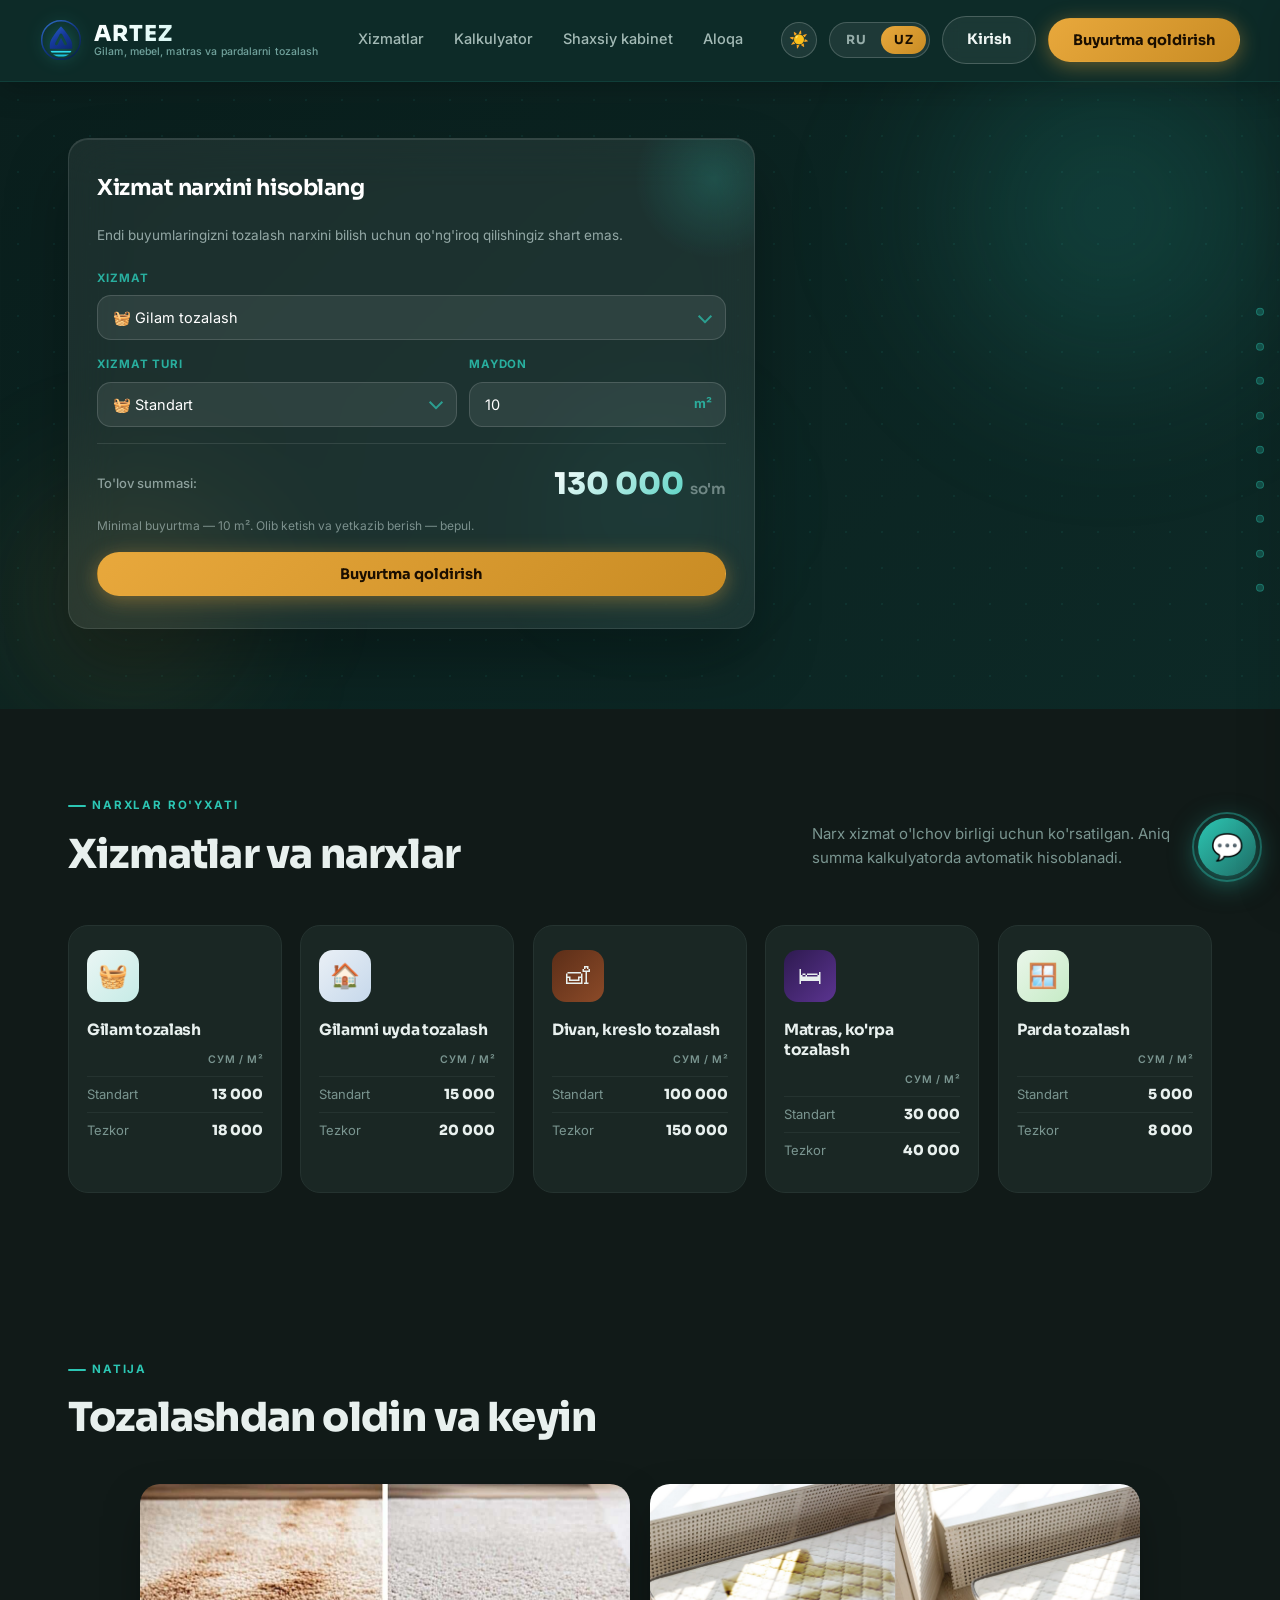
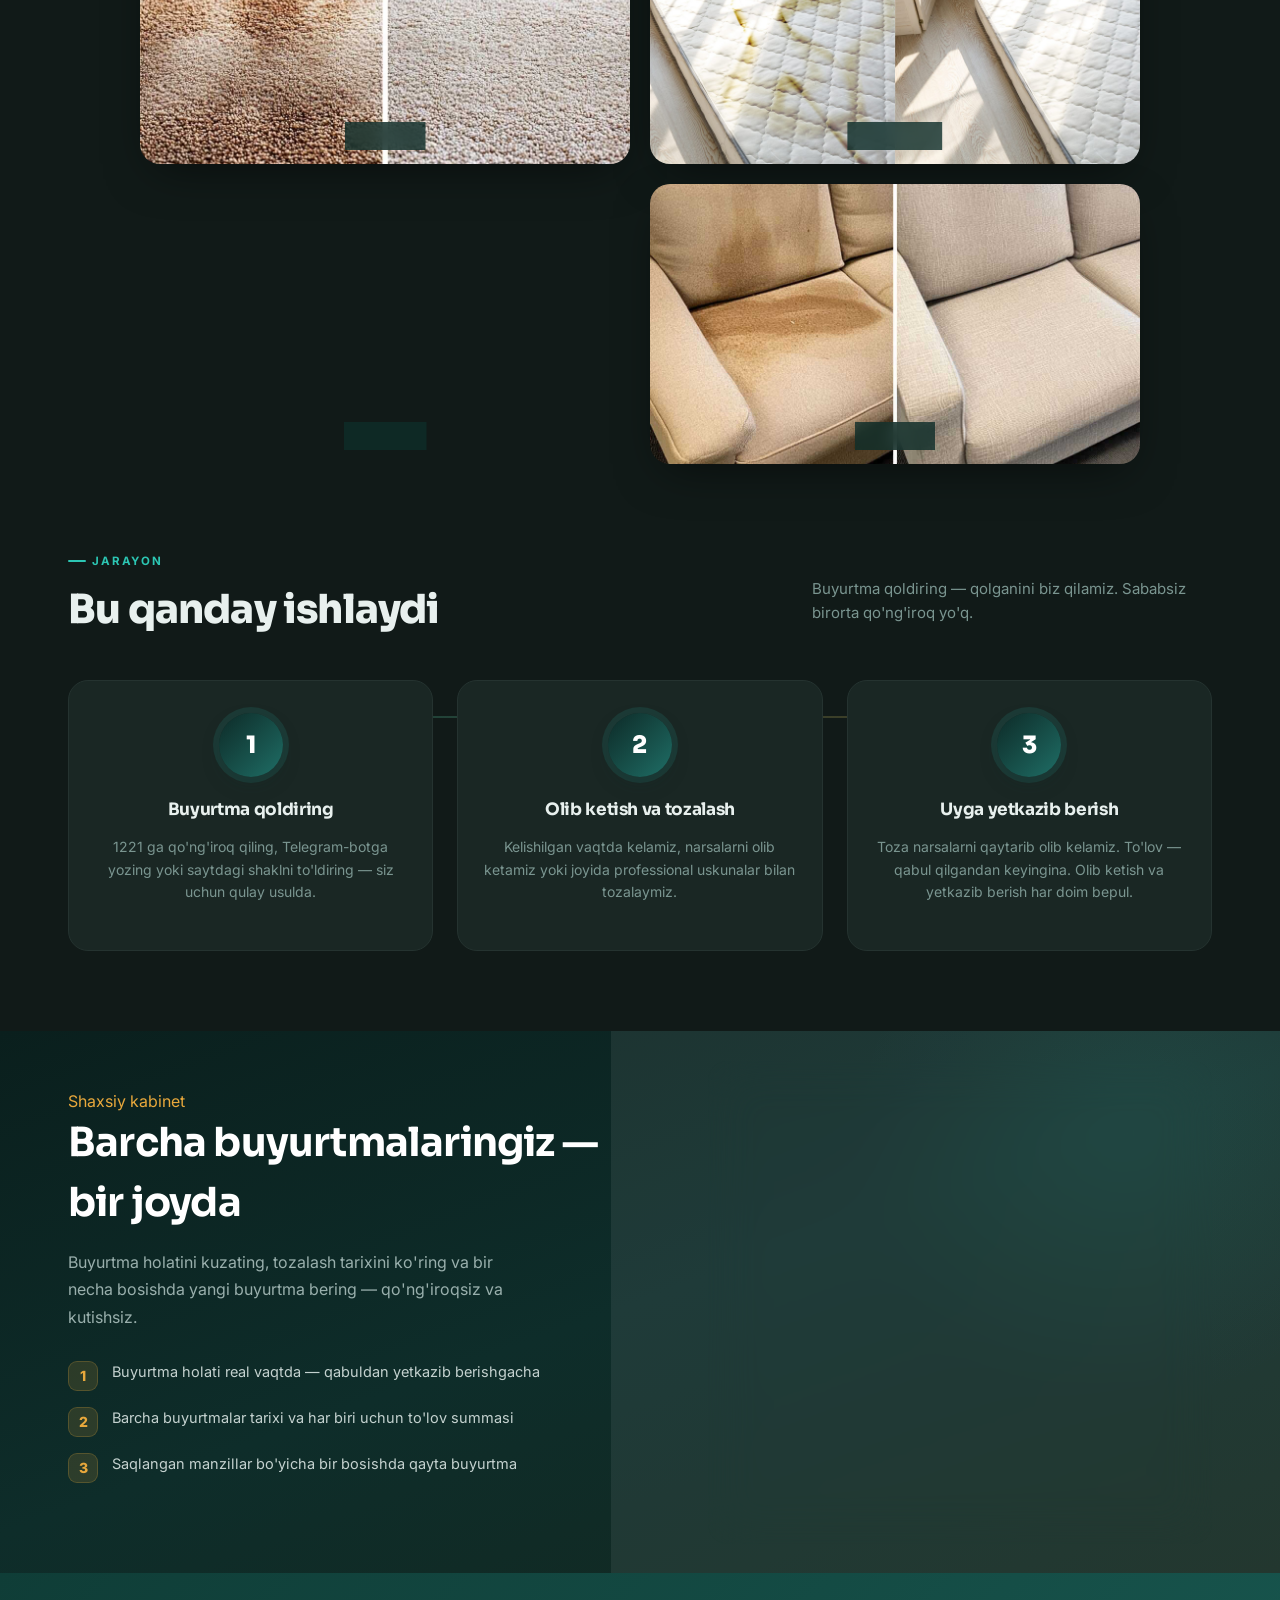
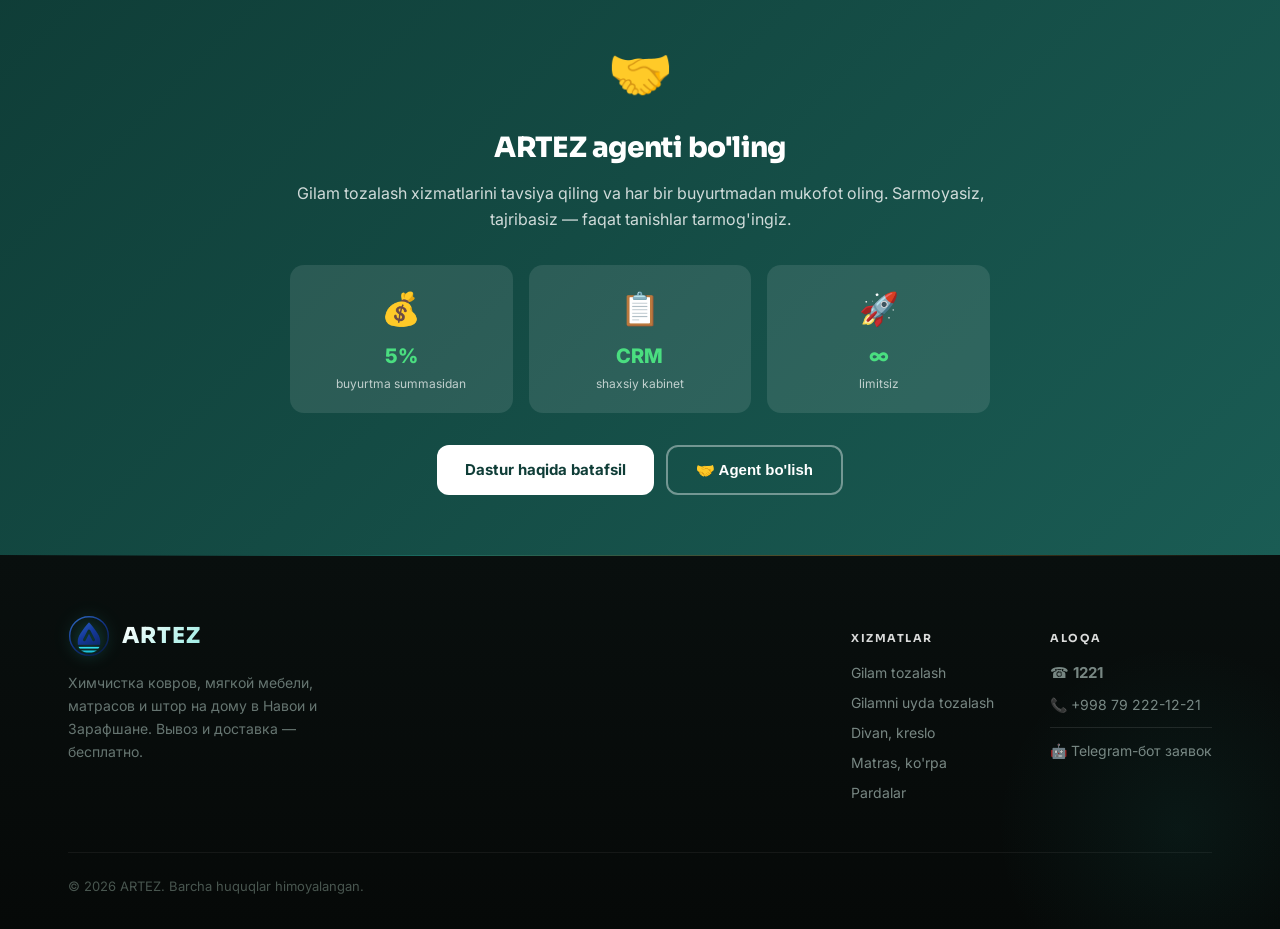
==== index.html @ 31c3f90e "feat: видео-карточка на сайте компании (своё видео, выбор размещения админом) admin.html: вкладка 🎥 " ====
<!DOCTYPE html>
<html lang="ru" id="htmlRoot">
<head>
<meta charset="UTF-8">
<meta name="viewport" content="width=device-width, initial-scale=1.0, maximum-scale=1.0, user-scalable=no">
<title data-i18n="meta.title">ARTEZ — Химчистка ковров и мебели на дому</title>
<meta name="description" id="metaDescription" data-i18n-content="meta.description" content="Химчистка ковров, мягкой мебели, матрасов и штор на дому. Вывоз и доставка.">
<meta property="og:title" id="metaOgTitle" content="ARTEZ — Химчистка ковров и мебели на дому">
<meta property="og:description" id="metaOgDescription" content="Химчистка ковров, мягкой мебели, матрасов и штор на дому. Вывоз и доставка.">
<meta property="og:type" content="website">
<link rel="icon" type="image/png" sizes="32x32" href="[data-uri]">
<link rel="icon" type="image/png" sizes="16x16" href="[data-uri]">
<link rel="apple-touch-icon" sizes="180x180" href="[data-uri]">
<meta name="theme-color" content="#163E3B">
<link rel="preconnect" href="https://fonts.googleapis.com">
<link rel="preconnect" href="https://fonts.gstatic.com" crossorigin>
<link href="https://fonts.googleapis.com/css2?family=Sora:wght@400;500;600;700;800&family=Inter:wght@400;500;600;700&display=swap" rel="stylesheet">
<script src="config.js"></script>
<script>
  // company_slug из URL (?company_slug=...) переопределяет config.js — для ссылок вида index.html?company_slug=X из суперадмина
  (function(){
    var qs = new URLSearchParams(location.search).get('company_slug');
    if (qs) window.APP_COMPANY_SLUG = qs;
  })();
</script>
<style>
  :root{
    --teal-deep:   #0E2D2A;
    --teal:        #1A5C54;
    --teal-soft:   #2CC6B3;
    --sand:        #F4EFE6;
    --sand-card:   #FFFFFF;
    --amber:       #E8A83C;
    --amber-deep:  #C98C24;
    --ink:         #141E1B;
    --ink-soft:    #5A6D68;
    --line:        #E0D9CC;
    --radius:      20px;
    --radius-sm:   14px;
    --shadow:      0 16px 48px -16px rgba(14,45,42,.28);
    --glow-teal:   0 0 40px rgba(44,198,179,.18);
    --glow-amber:  0 0 24px rgba(232,168,60,.35);
    font-family: "Inter", system-ui, sans-serif;
  }

  /* ===== ANIMATIONS ===== */
  @keyframes gradientDrift {
    0%   { background-position: 0% 50%; }
    50%  { background-position: 100% 50%; }
    100% { background-position: 0% 50%; }
  }
  @keyframes floatA {
    0%,100% { transform: translateY(0) rotate(0deg) scale(1); }
    33%      { transform: translateY(-28px) rotate(8deg) scale(1.04); }
    66%      { transform: translateY(14px) rotate(-5deg) scale(.97); }
  }
  @keyframes floatB {
    0%,100% { transform: translateY(0) rotate(0deg); }
    40%     { transform: translateY(22px) rotate(-6deg); }
    80%     { transform: translateY(-18px) rotate(4deg); }
  }
  @keyframes pulseGlow {
    0%,100% { opacity:.35; transform: scale(1); }
    50%     { opacity:.65; transform: scale(1.12); }
  }
  @keyframes shimmerBtn {
    0%   { left: -110%; }
    100% { left: 150%; }
  }
  @keyframes revealUp {
    from { opacity: 0; transform: translateY(36px); }
    to   { opacity: 1; transform: translateY(0); }
  }
  @keyframes revealLeft {
    from { opacity: 0; transform: translateX(-36px); }
    to   { opacity: 1; transform: translateX(0); }
  }
  @keyframes revealRight {
    from { opacity: 0; transform: translateX(36px); }
    to   { opacity: 1; transform: translateX(0); }
  }
  @keyframes countPop {
    from { opacity:0; transform: scale(.7); }
    to   { opacity:1; transform: scale(1); }
  }
  @keyframes borderSpin {
    to { --angle: 360deg; }
  }
  @keyframes dotPulse {
    0%,100%{ opacity:.3; } 50%{ opacity:1; }
  }

  /* ===== SCROLL REVEAL ===== */
  .reveal { opacity:0; }
  .reveal.visible { animation: revealUp .65s cubic-bezier(.22,.68,0,1.1) forwards; }
  .reveal-l.visible { animation: revealLeft .65s cubic-bezier(.22,.68,0,1.1) forwards; }
  .reveal-r.visible { animation: revealRight .65s cubic-bezier(.22,.68,0,1.1) forwards; }
  .reveal-l { opacity:0; }
  .reveal-r { opacity:0; }
  .reveal-d1.visible { animation-delay: .1s; }
  .reveal-d2.visible { animation-delay: .2s; }
  .reveal-d3.visible { animation-delay: .3s; }
  .reveal-d4.visible { animation-delay: .4s; }

  /* ===== SCROLL PROGRESS ===== */
  #scrollBar {
    position: fixed; top:0; left:0; height:3px; z-index:9999;
    background: linear-gradient(90deg, var(--teal-soft), var(--amber));
    width:0%; transition: width .1s linear;
    box-shadow: 0 0 12px var(--teal-soft);
  }

  *{ box-sizing: border-box; }
  html{ scroll-behavior: smooth; }
  html,body{ margin:0; padding:0; overscroll-behavior-y:none; }
  body{
    background: var(--sand);
    color: var(--ink);
    line-height: 1.5;
    -webkit-font-smoothing: antialiased;
  }
  img{ max-width:100%; display:block; }

  h1,h2,h3{
    font-family:"Sora", system-ui, sans-serif;
    margin:0;
    letter-spacing:-0.02em;
  }

  a{ color:inherit; text-decoration:none; }

  .wrap{
    max-width: 1200px;
    margin: 0 auto;
    padding: 0 28px;
  }

  /* ===== HEADER / NAV ===== */
  .topbar{
    background: rgba(14,45,42,.97);
    backdrop-filter: blur(20px);
    -webkit-backdrop-filter: blur(20px);
    color: #EFF6F4;
    position: sticky;
    top:0;
    z-index:500;
    border-bottom: 1px solid rgba(44,198,179,.12);
    box-shadow: 0 4px 32px rgba(0,0,0,.25);
  }
  .topbar-inner{
    display:flex;
    align-items:center;
    justify-content:space-between;
    padding: 16px 0;
  }
  .logo{
    display:flex; align-items:center; gap:12px;
    color:#fff;
  }
  .logo-mark{
    width:42px; height:42px;
    flex-shrink:0;
    display:flex; align-items:center; justify-content:center;
    filter: drop-shadow(0 0 8px rgba(44,198,179,.4));
    transition: filter .3s ease;
  }
  .logo-mark:hover{ filter: drop-shadow(0 0 16px rgba(44,198,179,.7)); }
  .logo-mark svg{ width:100%; height:100%; display:block; }
  .logo-text{ display:flex; flex-direction:column; line-height:1.1; }
  .logo-title{
    font-family:"Sora", sans-serif;
    font-weight:800;
    font-size:22px;
    letter-spacing: 0.04em;
    background: linear-gradient(135deg, #fff 0%, #9DEDE4 100%);
    -webkit-background-clip: text;
    -webkit-text-fill-color: transparent;
    background-clip: text;
  }
  .logo-tagline{
    font-family:"Inter", sans-serif;
    font-weight:500;
    font-size:10.5px;
    letter-spacing:.01em;
    color: rgba(157,213,207,.7);
    white-space:nowrap;
  }
  nav.nav-links{
    display:flex; gap: 30px;
    font-size: 14.5px;
    font-weight: 500;
    color: rgba(201,222,218,.8);
  }
  nav.nav-links a{
    position:relative;
    padding-bottom:2px;
    transition: color .2s;
  }
  nav.nav-links a::after{
    content:'';
    position:absolute;
    bottom:-2px; left:0; right:0;
    height:1.5px;
    background: var(--teal-soft);
    transform: scaleX(0);
    transform-origin: left;
    transition: transform .3s cubic-bezier(.4,0,.2,1);
  }
  nav.nav-links a:hover{ color:#fff; }
  nav.nav-links a:hover::after{ transform: scaleX(1); }

  .topbar-actions{ display:flex; align-items:center; gap:12px; }
  .mobile-ctrl-row{ display:contents; } /* на десктопе — прозрачный враппер */

  /* Burger button */
  .burger-btn{
    display:none;
    flex-direction:column; justify-content:center; gap:5px;
    width:38px; height:38px;
    background:rgba(255,255,255,.08);
    border:1px solid rgba(255,255,255,.14);
    border-radius:9px;
    cursor:pointer; padding:8px; flex-shrink:0;
  }
  .burger-btn span{
    display:block; width:100%; height:2px;
    background:rgba(210,235,230,.9); border-radius:2px;
    transition: transform .25s ease, opacity .2s ease;
  }
  .burger-btn.open span:nth-child(1){ transform: translateY(7px) rotate(45deg); }
  .burger-btn.open span:nth-child(2){ opacity:0; transform: scaleX(0); }
  .burger-btn.open span:nth-child(3){ transform: translateY(-7px) rotate(-45deg); }

  /* Mobile nav panel (inside sticky header) */
  .mobile-nav{
    max-height:0; overflow:hidden;
    transition: max-height .3s ease;
    border-top: 1px solid transparent;
  }
  .mobile-nav.open{
    max-height:280px;
    border-top-color: rgba(44,198,179,.15);
  }
  .mobile-nav .wrap{ padding-top:8px; padding-bottom:12px; }
  .mobile-nav a{
    display:block; padding:14px 4px;
    color:rgba(210,235,230,.85); font-size:15px; font-weight:500;
    border-bottom:1px solid rgba(255,255,255,.06);
    text-decoration:none; transition:color .15s;
  }
  .mobile-nav a:last-child{ border-bottom:none; }
  .mobile-nav a:hover{ color:#2CC6B3; }

  .btn{
    display:inline-flex; align-items:center; justify-content:center;
    gap:8px;
    font-family:"Sora", sans-serif;
    font-weight:700;
    font-size:14.5px;
    border-radius: 999px;
    padding: 12px 24px;
    border:1px solid transparent;
    cursor:pointer;
    position:relative;
    overflow:hidden;
    transition: transform .15s ease, box-shadow .2s ease, background .15s ease;
  }
  .btn:active{ transform: scale(.97); }

  .btn-amber{
    background: linear-gradient(135deg, var(--amber) 0%, var(--amber-deep) 100%);
    color: #1A0E00;
    box-shadow: 0 4px 20px rgba(232,168,60,.4);
  }
  .btn-amber::before{
    content:'';
    position:absolute;
    top:0; left:-110%; width:80%;
    height:100%;
    background: linear-gradient(90deg, transparent, rgba(255,255,255,.35), transparent);
    transform: skewX(-20deg);
    animation: shimmerBtn 3s ease infinite;
  }
  .btn-amber:hover{
    box-shadow: 0 6px 28px rgba(232,168,60,.6);
    transform: translateY(-1px);
  }
  .consent-row{display:flex;align-items:flex-start;gap:10px;margin-bottom:12px;margin-top:4px}
  .consent-row input[type=checkbox]{width:18px;height:18px;min-width:18px;accent-color:#0f766e;margin-top:2px;cursor:pointer}
  .consent-row label{font-size:13px;color:#64748b;line-height:1.5;cursor:pointer}
  .consent-row label a{color:#0f766e;text-decoration:underline}
  .consent-row label a:hover{color:#0d9488}

  .btn-ghost{
    background: rgba(255,255,255,.06);
    color:#EFF6F4;
    border-color: rgba(255,255,255,.2);
    backdrop-filter: blur(8px);
  }
  .btn-ghost:hover{
    background: rgba(255,255,255,.12);
    border-color: rgba(255,255,255,.4);
  }

  .nav-ava{
    display:inline-flex; align-items:center; justify-content:center;
    width:22px; height:22px; border-radius:50%;
    background:var(--amber); color:#fff;
    font-size:11px; font-weight:700; font-family:"Sora",sans-serif;
    margin-right:5px; vertical-align:middle; flex-shrink:0;
    line-height:1;
  }

  .lang-switch{
    display:flex;
    align-items:center;
    background: rgba(255,255,255,.07);
    border:1px solid rgba(255,255,255,.18);
    border-radius: 999px;
    padding: 3px;
    gap: 2px;
  }
  .lang-switch button{
    font-family:"Sora", sans-serif;
    font-weight:700;
    font-size:12.5px;
    letter-spacing:.03em;
    border:none;
    background: transparent;
    color: rgba(201,222,218,.7);
    padding: 6px 13px;
    border-radius: 999px;
    cursor:pointer;
    transition: background .15s ease, color .15s ease;
  }
  .lang-switch button.active{
    background: linear-gradient(135deg, var(--amber) 0%, var(--amber-deep) 100%);
    color: #1A0E00;
  }
  .lang-switch button:not(.active):hover{ color:#fff; }

  .menu-toggle{ display:none; }

  /* ===== HERO ===== */
  .hero-section{
    background: linear-gradient(135deg, #0A1F1D 0%, #0E2D2A 35%, #152E32 70%, #0A1F1D 100%);
    background-size: 400% 400%;
    animation: gradientDrift 18s ease infinite;
    padding: 56px 0 80px;
    position:relative;
    overflow:hidden;
  }

  /* Floating orbs */
  .hero-orb{
    position:absolute;
    border-radius:50%;
    pointer-events:none;
    filter: blur(60px);
  }
  .hero-orb-1{
    width:500px; height:500px;
    background: radial-gradient(circle, rgba(44,198,179,.2) 0%, transparent 70%);
    top:-120px; right:-80px;
    animation: floatA 12s ease-in-out infinite, pulseGlow 6s ease-in-out infinite;
  }
  .hero-orb-2{
    width:340px; height:340px;
    background: radial-gradient(circle, rgba(232,168,60,.15) 0%, transparent 70%);
    bottom:-60px; left:-40px;
    animation: floatB 15s ease-in-out infinite, pulseGlow 8s ease-in-out infinite 2s;
  }
  .hero-orb-3{
    width:220px; height:220px;
    background: radial-gradient(circle, rgba(44,198,179,.12) 0%, transparent 70%);
    top:50%; left:42%;
    animation: floatA 9s ease-in-out infinite 3s;
  }

  /* Grid dots pattern */
  .hero-section::before{
    content:'';
    position:absolute; inset:0;
    background-image: radial-gradient(rgba(44,198,179,.08) 1px, transparent 1px);
    background-size: 36px 36px;
    pointer-events:none;
  }

  .hero-grid{
    position:relative; z-index:2;
    display:grid;
    grid-template-columns: 1.6fr 1fr;
    gap: 28px;
    align-items: stretch;
  }

  /* Carousel */
  .carousel{
    position: relative;
    border-radius: var(--radius);
    overflow:hidden;
    min-height: 460px;
    box-shadow: 0 32px 80px -24px rgba(0,0,0,.6), 0 0 0 1px rgba(44,198,179,.15);
  }
  .carousel-track{
    display:flex;
    height:100%;
    transition: transform .7s cubic-bezier(.65,.05,.36,1);
  }
  .slide{
    position:relative;
    flex: 0 0 100%;
    min-height: 460px;
    display:flex;
    align-items:flex-end;
  }
  .slide img{
    position:absolute; inset:0;
    width:100%; height:100%;
    object-fit: cover;
    transition: transform 8s ease;
  }
  .slide.active img{ transform: scale(1.04); }
  .slide::after{
    content:"";
    position:absolute; inset:0;
    background: linear-gradient(170deg, rgba(10,31,29,.1) 0%, rgba(8,22,20,.85) 100%);
  }
  .slide-content{
    position:relative;
    z-index:2;
    padding: 44px;
    max-width: 540px;
    color:#fff;
  }
  .slide-eyebrow{
    display:inline-flex;
    align-items:center;
    gap:8px;
    background: rgba(232,168,60,.15);
    border: 1px solid rgba(232,168,60,.4);
    color: var(--amber);
    font-size: 11.5px;
    font-weight:700;
    letter-spacing: .14em;
    text-transform: uppercase;
    padding: 7px 16px;
    border-radius: 999px;
    margin-bottom: 20px;
    backdrop-filter: blur(8px);
  }
  .slide-content h1{
    font-size: clamp(28px, 3.8vw, 46px);
    font-weight: 800;
    line-height:1.1;
    margin-bottom: 16px;
    text-shadow: 0 2px 20px rgba(0,0,0,.4);
  }
  .slide-content p{
    font-size: 16px;
    color: rgba(215,230,226,.85);
    max-width: 440px;
    margin-bottom: 26px;
    line-height:1.65;
  }

  .carousel-dots{
    position:absolute;
    bottom: 24px; right: 28px;
    z-index:3;
    display:flex; gap:8px;
  }
  .carousel-dots button{
    width:8px; height:8px;
    border-radius:50%;
    border:1.5px solid rgba(255,255,255,.4);
    background: rgba(255,255,255,.12);
    cursor:pointer;
    padding:0;
    transition: all .3s cubic-bezier(.4,0,.2,1);
  }
  .carousel-dots button.active{
    width: 28px;
    border-radius: 999px;
    background: linear-gradient(135deg, var(--amber), var(--amber-deep));
    border-color: transparent;
    box-shadow: var(--glow-amber);
  }
  .carousel-arrows{
    position:absolute;
    top:50%; left:0; right:0;
    transform: translateY(-50%);
    display:flex; justify-content:space-between;
    padding: 0 18px;
    z-index:3;
    pointer-events:none;
  }
  .carousel-arrows button{
    pointer-events:all;
    width:44px; height:44px;
    border-radius:50%;
    border:1px solid rgba(255,255,255,.2);
    background: rgba(10,31,29,.5);
    backdrop-filter: blur(12px);
    color:#fff;
    font-size:20px;
    cursor:pointer;
    display:flex; align-items:center; justify-content:center;
    transition: all .25s ease;
  }
  .carousel-arrows button:hover{
    background: rgba(44,198,179,.3);
    border-color: rgba(44,198,179,.5);
    box-shadow: 0 0 20px rgba(44,198,179,.3);
  }

  /* Calculator — GLASSMORPHISM */
  .calc-card{
    background: rgba(255,255,255,.28);
    backdrop-filter: blur(24px);
    -webkit-backdrop-filter: blur(24px);
    border-radius: var(--radius);
    border: 1px solid rgba(255,255,255,.3);
    padding: 32px 28px;
    box-shadow: 0 32px 64px rgba(0,0,0,.3), inset 0 1px 0 rgba(255,255,255,.1);
    display:flex;
    flex-direction:column;
    position:relative;
    overflow:hidden;
  }
  .calc-card::before{
    content:'';
    position:absolute;
    top:-40px; right:-40px;
    width:160px; height:160px;
    background: radial-gradient(circle, rgba(44,198,179,.2) 0%, transparent 70%);
    pointer-events:none;
  }
  .calc-card h2{
    font-size: 22px;
    font-weight: 700;
    margin-bottom: 8px;
    color:#fff;
  }
  .calc-card .calc-sub{
    font-size: 13.5px;
    color: rgba(200,220,217,.7);
    margin-bottom: 24px;
    line-height:1.55;
  }
  .field{
    margin-bottom: 16px;
  }
  .field label{
    display:block;
    font-size: 11.5px;
    font-weight:700;
    color: rgba(44,198,179,.85);
    text-transform: uppercase;
    letter-spacing:.08em;
    margin-bottom: 8px;
  }
  .field select, .field input{
    width:100%;
    font-family:inherit;
    font-size: 14.5px;
    padding: 13px 15px;
    border-radius: var(--radius-sm);
    border: 1.5px solid rgba(255,255,255,.14);
    background: rgba(255,255,255,.08);
    color: #fff;
    appearance:none;
    transition: border-color .2s, background .2s;
  }
  .field select option{ background:#1A3C38; color:#fff; }
  .field select:focus, .field input:focus{
    outline:none;
    border-color: rgba(44,198,179,.5);
    background: rgba(255,255,255,.12);
    box-shadow: 0 0 0 3px rgba(44,198,179,.12);
  }
  .field input::placeholder{ color:rgba(255,255,255,.35); }
  .field-row{
    display:grid;
    grid-template-columns: 1.4fr 1fr;
    gap: 12px;
  }
  .select-wrap{ position:relative; }
  .select-wrap::after{
    content:"";
    position:absolute;
    right:16px; top:50%;
    width:8px; height:8px;
    border-right:2px solid rgba(44,198,179,.7);
    border-bottom:2px solid rgba(44,198,179,.7);
    transform: translateY(-65%) rotate(45deg);
    pointer-events:none;
  }
  .input-suffix{ position:relative; }
  .input-suffix span{
    position:absolute; right:14px; top:50%; transform:translateY(-50%);
    font-size:13px; color:rgba(44,198,179,.8); font-weight:700;
    pointer-events:none;
  }
  .input-suffix input{ padding-right: 50px; }

  .calc-total{
    margin-top: auto;
    padding-top: 18px;
    border-top: 1px solid rgba(255,255,255,.1);
    display:flex;
    align-items:center;
    justify-content:space-between;
  }
  .calc-total .label{
    font-size: 13px;
    color: rgba(200,220,217,.65);
    font-weight:500;
  }
  .calc-total .amount{
    font-family:"Sora", sans-serif;
    font-size: 30px;
    font-weight: 800;
    background: linear-gradient(135deg, #fff 0%, var(--teal-soft) 100%);
    -webkit-background-clip: text;
    -webkit-text-fill-color: transparent;
    background-clip: text;
    transition: all .3s ease;
  }
  .calc-total .amount span{
    font-size:15px;
    font-weight:600;
    opacity:.7;
    -webkit-text-fill-color: rgba(200,220,217,.7);
  }
  .calc-note{
    font-size: 12px;
    color: rgba(200,220,217,.55);
    margin-top: 10px;
    line-height:1.45;
  }
  .calc-cta{
    margin-top: 18px;
    width:100%;
  }

  /* ===== STATS STRIP ===== */
  .stats-strip{
    background: #fff;
    padding: 0;
    border-bottom: 1px solid var(--line);
  }
  .stats-grid{
    display:grid;
    grid-template-columns: repeat(4, 1fr);
  }
  .stat-item{
    padding: 28px 24px;
    text-align:center;
    border-right: 1px solid var(--line);
    position:relative;
    transition: background .2s;
  }
  .stat-item:last-child{ border-right:none; }
  .stat-item:hover{ background: #F8FBF9; }
  .stat-num{
    font-family:"Sora", sans-serif;
    font-size: 36px;
    font-weight:800;
    color: var(--teal-deep);
    line-height:1;
    margin-bottom:6px;
    display:block;
  }
  .stat-num span{ color: var(--amber); }
  .stat-lbl{
    font-size: 13px;
    color: var(--ink-soft);
    font-weight:500;
  }

  /* ===== SERVICES ===== */
  .section{
    padding: 80px 0;
  }
  .section-dark{
    background: linear-gradient(180deg, #0E2D2A 0%, #112926 100%);
    color:#fff;
  }
  .section-head{
    display:flex;
    align-items:flex-end;
    justify-content:space-between;
    margin-bottom: 40px;
    gap: 24px;
    flex-wrap:wrap;
  }
  .section-head .eyebrow{
    display:inline-flex;
    align-items:center;
    gap:6px;
    font-size:11.5px;
    font-weight:700;
    letter-spacing:.16em;
    text-transform:uppercase;
    color: var(--teal-soft);
    margin-bottom: 10px;
  }
  .section-head .eyebrow::before{
    content:'';
    width:18px; height:2px;
    background: var(--teal-soft);
    border-radius:2px;
  }
  .section-head h2{
    font-size: clamp(28px, 3.4vw, 40px);
    font-weight: 800;
  }
  .section-head p{
    color: var(--ink-soft);
    max-width: 400px;
    font-size: 15px;
    line-height:1.6;
  }
  .section-dark .section-head h2{ color:#fff; }
  .section-dark .section-head p{ color:rgba(200,220,217,.7); }

  .services-grid{
    display:grid;
    grid-template-columns: repeat(5, 1fr);
    gap: 18px;
  }
  .service-card{
    background: var(--sand-card);
    border: 1px solid var(--line);
    border-radius: var(--radius);
    padding: 24px 18px;
    transition: transform .3s cubic-bezier(.34,1.56,.64,1), box-shadow .3s ease, border-color .3s ease;
    cursor:default;
    transform-style: preserve-3d;
    will-change: transform;
  }
  .service-card:hover{
    transform: translateY(-8px) scale(1.01);
    box-shadow: 0 24px 60px -16px rgba(22,62,59,.22), 0 0 0 1px rgba(44,198,179,.2);
    border-color: rgba(44,198,179,.25);
  }
  .service-icon{
    width:52px; height:52px;
    border-radius: 14px;
    display:flex; align-items:center; justify-content:center;
    font-size: 24px;
    margin-bottom: 18px;
    position:relative;
    transition: transform .3s ease;
  }
  .service-card:hover .service-icon{ transform: scale(1.1) rotate(-4deg); }
  .service-icon-1{ background: linear-gradient(135deg,#EAF6F4,#C6EBE6); }
  .service-icon-2{ background: linear-gradient(135deg,#EAF0F6,#C6D8EB); }
  .service-icon-3{ background: linear-gradient(135deg,#F6F0EA,#EBD9C6); }
  .service-icon-4{ background: linear-gradient(135deg,#F0EAF6,#D9C6EB); }
  .service-icon-5{ background: linear-gradient(135deg,#EAF6EA,#C6EBC6); }
  .service-card h3{
    font-size: 15.5px;
    font-weight:700;
    margin-bottom: 12px;
    line-height:1.3;
    color: var(--ink);
  }
  .price-unit{
    font-size: 10.5px;
    color: var(--ink-soft);
    margin-bottom: 8px;
    text-align: right;
    text-transform:uppercase;
    letter-spacing:.06em;
    font-weight:600;
  }
  .price-row{
    display:flex;
    justify-content:space-between;
    align-items:center;
    font-size: 13px;
    color: var(--ink-soft);
    padding: 7px 0;
    border-top: 1px solid var(--line);
  }
  .price-row:first-of-type{ border-top:none; margin-top:4px; }
  .price-row b{
    color: var(--ink);
    font-weight:800;
    white-space:nowrap;
    font-family:"Sora",sans-serif;
    font-size:14px;
  }

  /* ===== HOW IT WORKS ===== */
  .hiw-grid{
    display:grid;
    grid-template-columns: repeat(3, 1fr);
    gap: 24px;
    position:relative;
  }
  .hiw-grid::before{
    content:'';
    position:absolute;
    top: 36px; left: calc(50% - 33%);
    width: 66%; height: 2px;
    background: linear-gradient(90deg, var(--teal-soft), var(--amber));
    opacity:.25;
    pointer-events:none;
  }
  .hiw-step{
    text-align:center;
    padding: 32px 24px;
    background: #fff;
    border-radius: var(--radius);
    border: 1px solid var(--line);
    position:relative;
    transition: transform .3s ease, box-shadow .3s ease;
  }
  .hiw-step:hover{
    transform: translateY(-6px);
    box-shadow: 0 20px 52px -16px rgba(22,62,59,.18);
  }
  .hiw-num{
    width:64px; height:64px;
    border-radius:50%;
    background: linear-gradient(135deg, var(--teal-deep), var(--teal));
    color:#fff;
    display:flex; align-items:center; justify-content:center;
    font-family:"Sora",sans-serif; font-size:24px; font-weight:800;
    margin: 0 auto 20px;
    box-shadow: 0 8px 24px -8px rgba(14,45,42,.4), 0 0 0 6px rgba(44,198,179,.12);
  }
  .hiw-step h3{ font-size:17px; font-weight:700; margin-bottom:10px; }
  .hiw-step p{ font-size:14px; color:var(--ink-soft); line-height:1.6; }

  /* ===== PERSONAL CABINET ===== */
  .cabinet-section{
    background: linear-gradient(160deg, #0A1F1D 0%, #0E2D2A 50%, #132820 100%);
    color:#fff;
    position:relative;
    overflow:hidden;
    padding: 30px 0;
  }
  .cabinet-section::before{
    content:'';
    position:absolute;
    top:-200px; right:-150px;
    width:600px; height:600px;
    background: radial-gradient(circle, rgba(44,198,179,.08) 0%, transparent 65%);
    pointer-events:none;
  }
  .cabinet-grid{
    display:grid;
    grid-template-columns: 1.15fr 1fr;
    gap: 60px;
    align-items:center;
    position:relative; z-index:1;
  }
  .cabinet-grid .eyebrow{ color: var(--amber); }
  .cabinet-grid h2{ color:#fff; margin-bottom:14px; font-size:clamp(28px,3.2vw,40px); }
  .cabinet-grid > div > p{
    color:rgba(200,220,217,.75);
    font-size:16px;
    max-width: 460px;
    margin-bottom: 30px;
    line-height:1.7;
  }
  .cabinet-features{
    list-style:none; padding:0; margin: 0 0 32px;
    display:grid; gap:16px;
  }
  .cabinet-features li{
    display:flex; gap:14px; align-items:flex-start;
    font-size: 14.5px;
    color:rgba(228,239,236,.85);
  }
  .cabinet-features .ico{
    flex-shrink:0;
    width:30px; height:30px;
    border-radius:9px;
    background: rgba(232,168,60,.14);
    border:1px solid rgba(232,168,60,.22);
    color: var(--amber);
    display:flex; align-items:center; justify-content:center;
    font-size:14px;
    font-weight:800;
  }
  .cabinet-card{
    background: rgba(255,255,255,.28);
    backdrop-filter: blur(24px);
    -webkit-backdrop-filter: blur(24px);
    color: var(--ink);
    border-radius: var(--radius);
    padding: 36px 32px;
    border: 1px solid rgba(255,255,255,.3);
    box-shadow: 0 32px 64px rgba(0,0,0,.3);
  }
  .cabinet-card h3{ font-size:21px; font-weight:700; margin-bottom:6px; }
  .cabinet-card .sub{ font-size:14px; color:var(--ink-soft); margin-bottom:24px; }
  .tabs{
    display:flex;
    background: #F1ECE1;
    border-radius: 999px;
    padding: 4px;
    margin-bottom: 24px;
  }
  .tabs button{
    flex:1;
    border:none;
    background:transparent;
    padding: 10px 0;
    font-family:"Sora", sans-serif;
    font-weight:700;
    font-size: 13.5px;
    border-radius: 999px;
    cursor:pointer;
    color: var(--ink-soft);
    transition: all .2s ease;
  }
  .tabs button.active{
    background:#fff;
    color: var(--teal-deep);
    box-shadow: 0 4px 14px -4px rgba(22,62,59,.25);
  }
  .auth-form{ display:flex; flex-direction:column; gap:14px; }
  .auth-form .field{ margin-bottom:0; }
  .cabinet-card .field label{ color:rgba(255,255,255,.75); }
  .cabinet-card h3, .cabinet-card .cabinet-grid h2{ color:#fff; }
  .cabinet-card .sub{ color:rgba(255,255,255,.7); }
  .cabinet-card .field select, .cabinet-card .field input{
    background:rgba(255,255,255,.18); color:#fff; border-color:rgba(255,255,255,.2);
  }
  .cabinet-card .field select:focus, .cabinet-card .field input:focus{
    border-color:var(--teal-soft);
    background:rgba(255,255,255,.25);
    box-shadow: 0 0 0 3px rgba(44,198,179,.2);
  }
  .cabinet-card .field input::placeholder{ color:rgba(255,255,255,.4); }
  .cabinet-card .field input::placeholder{ color:rgba(90,109,104,.45); }
  .cabinet-card .select-wrap::after{
    border-right-color: var(--ink-soft);
    border-bottom-color: var(--ink-soft);
  }
  /* Dashboard виджет внутри cabinet-card — секция всегда тёмная */
  .cabinet-card #dashName{ color:#fff; font-family:"Sora",sans-serif; }
  .cabinet-card #dashPhone{ color:rgba(255,255,255,.6); }
  .cabinet-card .dash-avatar{ box-shadow:0 0 0 3px rgba(255,255,255,.15); }
  .cabinet-card .orders-list .order-card{
    background:rgba(255,255,255,.1); border-color:rgba(255,255,255,.14); color:#fff;
  }
  .cabinet-card .orders-list .order-card:hover{ background:rgba(255,255,255,.18); border-color:rgba(255,255,255,.25); }
  .cabinet-card .orders-list .order-card .order-num{ color:#fff; }
  .cabinet-card .orders-list .order-card .order-meta,
  .cabinet-card .orders-list .order-card .order-date{ color:rgba(255,255,255,.55); }
  .cabinet-card .orders-list .order-card .status-badge{
    background:rgba(255,255,255,.15); color:#fff;
  }
  .cabinet-card .btn-ghost-light{
    color:rgba(255,255,255,.75); border-color:rgba(255,255,255,.28); background:transparent;
  }
  .cabinet-card .btn-ghost-light:hover{
    color:#fff; border-color:rgba(255,255,255,.55); background:transparent;
  }
  .cabinet-card .tabs{ background:rgba(0,0,0,.22); }
  .cabinet-card .tabs button{ color:rgba(255,255,255,.55); }
  .cabinet-card .tabs button.active{ background:rgba(255,255,255,.18); color:#fff; box-shadow:none; }
  .small-note{
    font-size:12.5px;
    color: var(--ink-soft);
    text-align:center;
    margin-top: 4px;
  }
  .small-note a{ color: var(--teal); font-weight:700; }

  .form-alert{
    border-radius: var(--radius-sm);
    padding: 12px 14px;
    font-size: 13.5px;
    font-weight: 500;
    margin-bottom: 16px;
  }
  .form-alert.error{
    background: #FCEAEA;
    color: #B3261E;
    border: 1px solid #F4C7C5;
  }
  .form-alert.success{
    background: #E8F4F1;
    color: var(--teal-deep);
    border: 1px solid #BFE3DB;
  }

  .btn-ghost-light{
    background: transparent;
    color: var(--ink-soft);
    border: 1.5px solid var(--line);
    width:100%;
    font-family:"Sora",sans-serif;
    font-weight:600;
    font-size:14px;
    border-radius:999px;
    padding:11px 0;
    cursor:pointer;
    transition: all .2s;
  }
  .btn-ghost-light:hover{ border-color: var(--teal-soft); color: var(--teal); }

  .btn[disabled]{
    opacity:.55; cursor:not-allowed;
  }

  .orders-list{
    display:flex; flex-direction:column; gap:10px;
    max-height: 320px; overflow-y:auto;
  }
  .order-card{
    border: 1px solid var(--line);
    border-radius: var(--radius-sm);
    padding: 12px 14px;
    font-size: 13.5px;
    transition: border-color .15s;
  }
  .order-card:hover{ border-color:#B0CCC9; }
  .order-card .order-top{
    display:flex; justify-content:space-between; align-items:center;
    margin-bottom: 6px;
  }
  .order-card .order-num{ font-weight:700; font-family:"Sora",sans-serif; }
  .order-status{
    display:inline-block;
    font-size: 11px;
    font-weight:700;
    padding: 3px 10px;
    border-radius: 999px;
    background: #EAF3F1;
    color: var(--teal-deep);
    text-transform: uppercase;
    letter-spacing: .04em;
  }
  .order-card .order-meta{ color: var(--ink-soft); }
  .orders-empty{
    text-align:center;
    color: var(--ink-soft);
    font-size: 14px;
    padding: 24px 0;
  }

  /* ===== DASHBOARD ===== */
  .dash-header{
    display:flex; align-items:center; gap:12px;
    padding-bottom:16px;
    border-bottom:1px solid var(--line);
    margin-bottom:16px;
  }
  .dash-avatar{
    width:48px; height:48px; border-radius:50%;
    background:var(--teal-deep); color:#fff;
    display:flex; align-items:center; justify-content:center;
    font-family:"Sora",sans-serif; font-weight:700; font-size:20px;
    flex-shrink:0;
  }
  .dash-user{ flex:1; min-width:0; }
  .dash-user .dash-name{ font-weight:700; font-size:15px; }
  .dash-user .dash-phone{ font-size:12px; color:var(--ink-soft); margin-top:2px; }
  .dash-logout{
    background:none; border:1.5px solid var(--line); cursor:pointer;
    color:var(--ink-soft); padding:6px 12px; border-radius:8px;
    font-size:12px; font-family:"Sora",sans-serif; font-weight:600;
    transition:all .15s; white-space:nowrap; flex-shrink:0;
  }
  .dash-logout:hover{ border-color:#B3261E; color:#B3261E; background:#FEF2F2; }

  .dash-nav{
    display:flex;
    border-bottom:1.5px solid var(--line);
    margin-bottom:18px; gap:0;
  }
  .dash-nav-btn{
    background:none; border:none; border-bottom:2.5px solid transparent;
    margin-bottom:-1.5px; padding:9px 14px;
    font-family:"Sora",sans-serif; font-weight:600; font-size:13px;
    color:var(--ink-soft); cursor:pointer;
    transition:color .15s, border-color .15s;
  }
  .dash-nav-btn.active{ color:var(--teal-deep); border-bottom-color:var(--teal-deep); }
  .dash-nav-btn:hover:not(.active){ color:var(--ink); }

  /* Status badge colors */
  .order-status.s-new{ background:#E8F0FE; color:#1A56DB; }
  .order-status.s-confirmed{ background:#E8F4F1; color:var(--teal-deep); }
  .order-status.s-pickup,
  .order-status.s-received,
  .order-status.s-washing,
  .order-status.s-packing{ background:#FEF3C7; color:#92400E; }
  .order-status.s-ready,
  .order-status.s-delivered{ background:#D1FAE5; color:#065F46; }
  .order-status.s-delivery{ background:#EDE9FE; color:#5B21B6; }
  .order-status.s-cancelled{ background:#FEE2E2; color:#991B1B; }

  /* Settings */
  .settings-title{
    font-family:"Sora",sans-serif; font-weight:700;
    font-size:13.5px; color:var(--ink);
    margin-bottom:14px; padding-bottom:8px;
    border-bottom:1px solid var(--line);
  }
  .settings-divider{ height:1px; background:var(--line); margin:20px 0; }

  /* ===== DROPDOWN MENU ===== */
  .nav-user-wrap{ position:relative; display:inline-flex; }
  .user-dropdown{
    position:absolute; top:calc(100% + 8px); right:0;
    background:#fff; border-radius:14px;
    box-shadow:0 8px 32px rgba(0,0,0,.14),0 0 0 1px rgba(0,0,0,.06);
    min-width:215px; padding:8px; z-index:600;
    opacity:0; visibility:hidden; transform:translateY(-6px);
    transition:opacity .18s,transform .18s,visibility .18s;
  }
  .user-dropdown.open{ opacity:1; visibility:visible; transform:none; }
  .dd-item{
    display:flex; align-items:center; gap:10px; width:100%;
    padding:10px 12px; border:none; background:none; border-radius:9px;
    cursor:pointer; font-family:"Sora",sans-serif; font-size:13.5px;
    font-weight:500; color:var(--ink); text-align:left; transition:background .12s;
  }
  .dd-item:hover{ background:#F6F1E8; }
  .dd-ico{ font-size:15px; width:20px; text-align:center; }
  .dd-sep{ height:1px; background:var(--line); margin:6px 0; }
  .dd-logout,.dd-logout:hover{ color:#B3261E; }
  .dd-logout:hover{ background:#FEF2F2; }

  /* ===== CABINET DRAWER ===== */
  .drawer-overlay{
    position:fixed; inset:0; background:rgba(22,36,31,.46);
    z-index:800; opacity:0; visibility:hidden;
    transition:opacity .25s,visibility .25s;
  }
  .drawer-overlay.open{ opacity:1; visibility:visible; }
  .cabinet-drawer{
    position:fixed; top:0; right:0; bottom:0; width:460px; max-width:100vw;
    background:#fff; z-index:900; display:flex; flex-direction:column;
    transform:translateX(100%); transition:transform .3s cubic-bezier(.4,0,.2,1);
    box-shadow:-6px 0 40px rgba(0,0,0,.12);
  }
  .cabinet-drawer.open{ transform:none; }
  .dr-head{
    display:flex; align-items:center; gap:14px;
    padding:18px 20px 14px; border-bottom:1px solid var(--line); flex-shrink:0;
  }
  .dr-avatar{
    width:52px; height:52px; border-radius:50%; color:#fff;
    display:flex; align-items:center; justify-content:center;
    font-family:"Sora",sans-serif; font-weight:700; font-size:22px;
    flex-shrink:0; cursor:pointer; transition:filter .2s; user-select:none;
  }
  .dr-avatar:hover{ filter:brightness(.82); }
  .dr-info{ flex:1; min-width:0; }
  .dr-info .dr-name{
    font-family:"Sora",sans-serif; font-weight:700; font-size:16px;
    white-space:nowrap; overflow:hidden; text-overflow:ellipsis;
  }
  .dr-info .dr-phone{ font-size:12.5px; color:var(--ink-soft); margin-top:2px; }
  .dr-close{
    background:#F1ECE1; border:none; border-radius:50%;
    width:36px; height:36px; cursor:pointer; font-size:17px; color:var(--ink);
    display:flex; align-items:center; justify-content:center;
    transition:background .15s; flex-shrink:0;
  }
  .dr-close:hover{ background:var(--line); }
  .dr-tabs{
    display:flex; border-bottom:1.5px solid var(--line);
    flex-shrink:0; overflow-x:auto; scrollbar-width:none;
  }
  .dr-tabs::-webkit-scrollbar{ display:none; }
  .dr-tab{
    background:none; border:none; border-bottom:2.5px solid transparent;
    margin-bottom:-1.5px; padding:11px 16px;
    font-family:"Sora",sans-serif; font-weight:600; font-size:13px;
    color:var(--ink-soft); cursor:pointer; white-space:nowrap;
    transition:color .15s,border-color .15s;
  }
  .dr-tab.active{ color:var(--teal-deep); border-bottom-color:var(--teal-deep); }
  .dr-tab:hover:not(.active){ color:var(--ink); }
  .dr-body{ flex:1; overflow-y:auto; padding:20px; }
  .dr-panel{ display:none; }
  .dr-panel.active{ display:block; }

  /* Orders filter */
  .orders-filter{ display:flex; gap:6px; flex-wrap:wrap; margin-bottom:16px; }
  .f-btn{
    padding:5px 14px; border-radius:999px;
    border:1.5px solid var(--line); background:#fff;
    font-family:"Sora",sans-serif; font-weight:600; font-size:12px;
    color:var(--ink-soft); cursor:pointer; transition:all .15s;
  }
  .f-btn.active{ background:var(--teal-deep); color:#fff; border-color:var(--teal-deep); }
  .f-btn:hover:not(.active){ border-color:var(--teal-deep); color:var(--teal-deep); }

  /* Full order card */
  .oc-full{
    border:1px solid var(--line); border-radius:12px;
    padding:14px 16px; margin-bottom:10px; transition:border-color .15s;
  }
  .oc-full:hover{ border-color:#B0CCC9; }
  .oc-top{ display:flex; justify-content:space-between; align-items:center; margin-bottom:8px; }
  .oc-num{ font-family:"Sora",sans-serif; font-weight:700; font-size:14px; }
  .oc-row{ font-size:13px; color:var(--ink); margin-top:3px; }
  .oc-meta{ font-size:12px; color:var(--ink-soft); margin-top:3px; }
  .btn-cancel{
    margin-top:10px; padding:6px 14px; border-radius:8px;
    border:1.5px solid #F4C7C5; background:none;
    color:#B3261E; font-size:12px; font-family:"Sora",sans-serif;
    font-weight:600; cursor:pointer; transition:all .15s;
  }
  .btn-cancel:hover{ background:#FEF2F2; border-color:#B3261E; }
  .cancel-confirm{
    margin-top:8px; padding:10px 12px; background:#FEF2F2;
    border-radius:8px; font-size:13px; color:#B3261E; display:none;
  }
  .cancel-confirm.show{ display:flex; align-items:center; justify-content:space-between; gap:8px; }
  .cc-btns{ display:flex; gap:7px; flex-shrink:0; }
  .btn-cy{ padding:5px 12px; border-radius:6px; background:#B3261E; color:#fff; border:none; font-size:12px; font-weight:600; cursor:pointer; }
  .btn-cn{ padding:5px 12px; border-radius:6px; background:none; color:var(--ink-soft); border:1px solid var(--line); font-size:12px; font-weight:600; cursor:pointer; }

  /* ===== LIGHT CONTEXT OVERRIDE (drawer, modals) ===== */
  /* Global field reset for any white-bg context */
  .cabinet-card .field select,
  .cabinet-card .field input,
  .dr-body .field select,
  .dr-body .field input,
  .modal-body .field select,
  .modal-body .field input,
  .modal-box .field select,
  .modal-box .field input {
    background: #FBF9F4;
    color: var(--ink);
    border: 1.5px solid var(--line);
    box-shadow: none;
  }
  .cabinet-card .field select:focus,
  .cabinet-card .field input:focus,
  .dr-body .field select:focus,
  .dr-body .field input:focus,
  .modal-body .field select:focus,
  .modal-body .field input:focus,
  .modal-box .field select:focus,
  .modal-box .field input:focus {
    border-color: var(--teal-soft);
    background: #fff;
    box-shadow: 0 0 0 3px rgba(44,198,179,.12);
  }
  .cabinet-card .field label,
  .dr-body .field label,
  .modal-body .field label,
  .modal-box .field label {
    color: var(--ink-soft);
  }
  .cabinet-card .select-wrap::after,
  .dr-body .select-wrap::after,
  .modal-body .select-wrap::after,
  .modal-box .select-wrap::after {
    border-right-color: var(--ink-soft);
    border-bottom-color: var(--ink-soft);
  }
  .cabinet-card .input-suffix span,
  .dr-body .input-suffix span,
  .modal-body .input-suffix span {
    color: var(--ink-soft);
    -webkit-text-fill-color: var(--ink-soft);
  }
  /* Pill buttons in modal/drawer light context */
  .modal-body .pill-btn, .modal-box .pill-btn {
    background: #FBF9F4;
    color: var(--ink);
    border-color: var(--line);
  }
  .modal-body .pill-btn.active, .modal-box .pill-btn.active {
    border-color: var(--amber);
    background: rgba(227,162,59,.2);
    color: var(--amber-deep);
  }
  .modal-body .chip, .modal-box .chip {
    background: #FBF9F4;
    color: var(--ink-soft);
    border-color: var(--line);
  }
  .modal-body .chip.active, .modal-box .chip.active {
    background: var(--teal);
    color: #fff;
    border-color: var(--teal);
  }

  /* Profile */
  .profile-ava-wrap{ display:flex; flex-direction:column; align-items:center; gap:12px; margin-bottom:22px; }
  .profile-ava-lg{
    width:78px; height:78px; border-radius:50%; color:#fff;
    display:flex; align-items:center; justify-content:center;
    font-family:"Sora",sans-serif; font-weight:700; font-size:32px;
    transition:background .25s; user-select:none;
  }
  .ava-colors{ display:flex; gap:8px; }
  .ava-dot{
    width:26px; height:26px; border-radius:50%;
    border:2.5px solid transparent; cursor:pointer;
    transition:transform .15s,border-color .15s;
  }
  .ava-dot:hover{ transform:scale(1.15); }
  .ava-dot.on{ border-color:var(--ink); }
  .phone-note{ font-size:12px; color:var(--ink-soft); margin-top:4px; }
  .btn-ghost-light{
    display:inline-flex; align-items:center; justify-content:center;
    padding:10px 22px; border-radius:10px; font-family:"Sora",sans-serif;
    font-weight:600; font-size:14px; border:1.5px solid var(--line);
    background:none; color:var(--ink-soft); cursor:pointer; transition:all .15s;
  }
  .btn-ghost-light:hover{ border-color:var(--teal); color:var(--teal); }

  @media(max-width:520px){
    .cabinet-drawer{ width:100%; }
    .dr-tab{ padding:10px 12px; font-size:12px; }
  }

  /* ===== FOOTER ===== */
  footer{
    background: #EDF4F1;
    color: #4E6B62;
    padding: 60px 0 32px;
    font-size: 14px;
    position:relative;
    overflow:hidden;
  }
  footer::before{
    content:'';
    position:absolute;
    top:0; left:0; right:0;
    height:1px;
    background: linear-gradient(90deg, transparent, rgba(44,198,179,.5), rgba(232,168,60,.35), transparent);
  }
  footer::after{
    content:'';
    position:absolute;
    bottom:-100px; right:-100px;
    width:400px; height:400px;
    background: radial-gradient(circle, rgba(44,198,179,.07) 0%, transparent 65%);
    pointer-events:none;
  }
  .footer-grid{
    display:flex;
    justify-content:space-between;
    flex-wrap:wrap;
    gap: 40px;
    padding-bottom: 40px;
    border-bottom: 1px solid rgba(0,0,0,.08);
    margin-bottom: 24px;
    position:relative; z-index:1;
  }
  .footer-grid .logo{ margin-bottom:14px; }
  .footer-grid p{ max-width: 300px; color:rgba(60,90,80,.65); line-height:1.65; }
  .footer-cols{ display:flex; gap:56px; flex-wrap:wrap; }
  .footer-col h4{
    font-size:11px; text-transform:uppercase; letter-spacing:.14em;
    color:rgba(20,40,35,.8); margin-bottom:16px; font-family:"Sora",sans-serif;
    font-weight:700;
  }
  .footer-col a, .footer-col div{
    display:block; margin-bottom:9px; color:rgba(50,80,70,.7);
    transition: color .15s;
  }
  .footer-col a:hover{ color:var(--teal); }
  .copyright{
    color:rgba(60,90,80,.5);
    position:relative; z-index:1;
    font-size:13px;
  }

  .modal-box{
    background: var(--sand-card);
    border-radius: var(--radius);
    max-width: 620px;
    width:100%;
    max-height: 90vh;
    overflow-y:auto;
    padding: 28px;
    position:relative;
    transform: translateY(16px) scale(.98);
    transition: transform .25s ease;
  }
  .modal-overlay.open .modal-box{ transform: translateY(0) scale(1); }
  .modal-close{
    position:absolute; top:18px; right:18px;
    width:34px; height:34px;
    border-radius:50%;
    border:1px solid var(--line);
    background:#fff;
    font-size:18px;
    color: var(--ink-soft);
    cursor:pointer;
    display:flex; align-items:center; justify-content:center;
    transition: all .15s ease;
  }
  .modal-close:hover{ background: var(--sand); color: var(--ink); }
  .modal-box h3{ font-size:22px; font-weight:800; margin-bottom: 6px; }
  .modal-box .sub{ font-size:14px; color: var(--ink-soft); margin-bottom:20px; }

  .order-tabs{
    display:flex;
    background: #F1ECE1;
    border-radius: 999px;
    padding: 4px;
    margin-bottom: 22px;
  }
  .order-tabs button{
    flex:1;
    border:none;
    background:transparent;
    padding: 10px 0;
    font-family:"Sora", sans-serif;
    font-weight:600;
    font-size: 13.5px;
    border-radius: 999px;
    cursor:pointer;
    color: var(--ink-soft);
    transition: all .2s ease;
  }
  .order-tabs button.active{
    background:#fff;
    color: var(--teal-deep);
    box-shadow: 0 4px 12px -4px rgba(22,62,59,.25);
  }

  .order-form-alert{
    border-radius: var(--radius-sm);
    padding: 12px 14px;
    font-size: 13.5px;
    font-weight: 500;
    margin-bottom: 16px;
  }
  .order-form-alert.error{
    background: #FCEAEA; color: #B3261E; border: 1px solid #F4C7C5;
  }
  .order-form-alert.success{
    background: #E8F4F1; color: var(--teal-deep); border: 1px solid #BFE3DB;
  }

  .order-success{
    text-align:center;
    padding: 20px 0;
  }
  .order-success .ico{
    width:64px; height:64px;
    border-radius:50%;
    background:#E8F4F1;
    color: var(--teal-deep);
    display:flex; align-items:center; justify-content:center;
    font-size:30px;
    margin: 0 auto 16px;
  }
  .order-success h3{ margin-bottom:8px; }
  .order-success p{ color: var(--ink-soft); font-size:14.5px; margin-bottom:20px; }
  .order-success .order-num-badge{
    display:inline-block;
    font-family:"Sora",sans-serif;
    font-weight:800;
    font-size:18px;
    color: var(--teal-deep);
    background:#EAF3F1;
    padding: 8px 20px;
    border-radius: 999px;
    margin-bottom: 20px;
  }

  /* Date / time pickers inside modal */
  .pill-group{ display:flex; flex-wrap:wrap; gap:8px; }
  .pill-btn{
    flex: 1 1 auto;
    min-width: 110px;
    font-family:"Inter",sans-serif;
    font-size: 13.5px;
    font-weight:600;
    padding: 10px 14px;
    border-radius: var(--radius-sm);
    border: 1.5px solid var(--line);
    background:#FBF9F4;
    color: var(--ink);
    cursor:pointer;
    text-align:center;
    transition: all .15s ease;
  }
  .pill-btn.active{
    border-color: var(--teal);
    background: #EAF3F1;
    color: var(--teal-deep);
  }

  /* Map */
  .map-field{
    border-radius: var(--radius-sm);
    overflow:hidden;
    border: 1.5px solid var(--line);
    margin-bottom: 4px;
  }
  #orderMap{
    width:100%; height: 220px;
  }
  .map-hint{
    font-size:12px; color: var(--ink-soft); margin-top:6px;
  }

  /* Mini calendar inside modal */
  .mini-cal{
    border: 1.5px solid var(--line);
    border-radius: var(--radius-sm);
    padding: 12px;
    margin-top: 10px;
  }
  .mini-cal-head{
    display:flex; align-items:center; justify-content:space-between;
    margin-bottom: 10px;
    font-family:"Sora",sans-serif;
    font-weight:700;
    font-size: 14px;
  }
  .mini-cal-head button{
    width:28px; height:28px;
    border-radius:50%;
    border:1px solid var(--line);
    background:#fff;
    cursor:pointer;
    display:flex; align-items:center; justify-content:center;
    color: var(--ink-soft);
  }
  .mini-cal-grid{
    display:grid;
    grid-template-columns: repeat(7, 1fr);
    gap:4px;
    text-align:center;
    font-size: 12.5px;
  }
  .mini-cal-grid .dow{ color: var(--ink-soft); font-weight:600; padding:4px 0; }
  .mini-cal-grid button{
    border:none; background:transparent;
    padding: 7px 0;
    border-radius: 8px;
    cursor:pointer;
    color: var(--ink);
    font-size:12.5px;
  }
  .mini-cal-grid button:hover{ background:#EAF3F1; }
  .mini-cal-grid button.selected{
    background: var(--teal-deep); color:#fff; font-weight:700;
  }
  .mini-cal-grid button.disabled{
    color: var(--line); cursor:default;
  }
  .mini-cal-grid button.disabled:hover{ background:transparent; }

  .form-row-2{
    display:grid;
    grid-template-columns: 1fr 1fr;
    gap: 14px;
  }

  /* ===== CHAT WIDGET ===== */
  .chat-pill{
    display:inline-flex; align-items:center; gap:6px;
    padding:8px 11px; border-radius:20px; font-size:12px; font-weight:700;
    border:1.5px solid rgba(44,198,179,.35); background:#E6F9F7; color:#0E6B60;
    cursor:pointer; transition:all .18s; flex-shrink:1; min-width:0;
    font-family:"Sora",sans-serif; text-decoration:none;
  }
  .chat-pill:hover{ background:var(--teal); color:#fff; border-color:var(--teal); }
  [data-theme="dark"] .chat-pill{ background:#0E2D2A; color:#4AC0B8; border-color:rgba(44,198,179,.25); }
  .cm-bot-chat-row{ display:flex; gap:7px; margin-bottom:8px; }

  .chat-widget{
    position:fixed; bottom:90px; right:16px; z-index:2500;
    width:340px; max-width:calc(100vw - 32px);
    background:var(--sand-card); border-radius:20px;
    box-shadow:0 16px 48px rgba(0,0,0,.22), 0 0 0 1.5px var(--line);
    display:flex; flex-direction:column; overflow:hidden;
    transform:translateY(20px) scale(.96); opacity:0; pointer-events:none;
    transition:transform .22s cubic-bezier(.34,1.56,.64,1), opacity .18s;
    max-height:520px;
  }
  .chat-widget.open{ transform:translateY(0) scale(1); opacity:1; pointer-events:auto; }
  .chat-overlay{ position:fixed; inset:0; z-index:2499; background:rgba(0,0,0,.45); backdrop-filter:blur(2px); opacity:0; pointer-events:none; transition:opacity .2s; }
  .chat-overlay.open{ opacity:1; pointer-events:auto; }
  .chat-head{
    display:flex; align-items:center; gap:10px; padding:14px 16px;
    background:linear-gradient(135deg,#0E3D37,#1A6058); flex-shrink:0;
  }
  .chat-head-ava{ width:38px; height:38px; border-radius:50%; background:#fff; display:flex; align-items:center; justify-content:center; font-size:20px; flex-shrink:0; }
  .chat-head-info{ flex:1; min-width:0; }
  .chat-head-name{ font-family:"Sora",sans-serif; font-weight:700; font-size:14px; color:#fff; }
  .chat-head-status{ font-size:11px; color:rgba(255,255,255,.65); }
  .chat-head-close{ background:none; border:none; color:rgba(255,255,255,.7); font-size:20px; cursor:pointer; padding:0; line-height:1; flex-shrink:0; transition:color .15s; }
  .chat-head-close:hover{ color:#fff; }

  .chat-messages{
    flex:1; overflow-y:auto; padding:14px 14px 8px; display:flex; flex-direction:column; gap:8px;
    min-height:200px;
  }
  .chat-bubble{
    max-width:82%; padding:9px 13px; border-radius:16px; font-size:13px; line-height:1.45; word-break:break-word;
  }
  .chat-bubble.bot,.chat-bubble.staff{
    align-self:flex-start; background:var(--sand); color:var(--ink);
    border-bottom-left-radius:4px;
  }
  .chat-bubble.client{
    align-self:flex-end; background:linear-gradient(135deg,#0E3D37,#1A6058); color:#fff;
    border-bottom-right-radius:4px;
  }
  .chat-bubble-meta{ font-size:10px; opacity:.5; margin-top:3px; }
  .chat-bubble.client .chat-bubble-meta{ text-align:right; }
  [data-theme="dark"] .chat-bubble.bot,[data-theme="dark"] .chat-bubble.staff{ background:#0E2820; }

  .chat-input-row{
    display:flex; gap:8px; padding:10px 12px; border-top:1.5px solid var(--line); flex-shrink:0;
    align-items:flex-end;
  }
  .chat-input{
    flex:1; resize:none; border:1.5px solid var(--line); border-radius:12px;
    padding:9px 12px; font-size:13px; font-family:"Sora",sans-serif;
    background:var(--sand); color:var(--ink); outline:none;
    max-height:90px; min-height:38px; line-height:1.4;
    transition:border-color .15s;
  }
  .chat-input:focus{ border-color:var(--teal); }
  .chat-send-btn{
    width:38px; height:38px; border-radius:50%; border:none;
    background:linear-gradient(135deg,#0E3D37,var(--teal)); color:#fff;
    font-size:16px; cursor:pointer; display:flex; align-items:center; justify-content:center;
    flex-shrink:0; transition:opacity .15s, transform .15s;
  }
  .chat-send-btn:hover{ opacity:.85; transform:scale(1.08); }
  .chat-send-btn:disabled{ opacity:.4; }

  .chat-closed-msg{
    text-align:center; padding:10px; font-size:12px; color:var(--ink-soft);
    border-top:1.5px solid var(--line); flex-shrink:0;
  }

  /* ===== SIDE NAV ===== */
  .side-nav{
    position:fixed; right:16px; top:50%; transform:translateY(-50%);
    z-index:500; display:flex; flex-direction:column; gap:10px;
    align-items:flex-end;
  }
  .side-nav-item{
    display:flex; align-items:center; gap:8px; cursor:pointer;
    text-decoration:none;
  }
  .side-nav-label{
    font-family:"Sora",sans-serif; font-size:11px; font-weight:600;
    color:var(--ink); background:var(--sand-card);
    padding:4px 9px; border-radius:7px; white-space:nowrap;
    opacity:0; transform:translateX(4px);
    transition:opacity .18s, transform .18s;
    pointer-events:none;
    box-shadow:0 2px 10px rgba(0,0,0,.12), 0 0 0 1px var(--line);
  }
  .side-nav-item:hover .side-nav-label{ opacity:1; transform:translateX(0); }
  .side-nav-dot{
    width:8px; height:8px; border-radius:50%; flex-shrink:0;
    background:rgba(44,198,179,.25); border:1.5px solid rgba(44,198,179,.35);
    transition:all .22s;
  }
  .side-nav-item.active .side-nav-dot{
    background:var(--teal); border-color:var(--teal);
    width:10px; height:10px;
    box-shadow:0 0 0 3px rgba(44,198,179,.18);
  }
  .side-nav-item:hover:not(.active) .side-nav-dot{
    background:rgba(44,198,179,.55); border-color:var(--teal-soft);
  }
  [data-theme="dark"] .side-nav-label{
    color:var(--ink); background:#1A2724; box-shadow:0 2px 10px rgba(0,0,0,.3), 0 0 0 1px rgba(255,255,255,.08);
  }
  @media(max-width:900px){
    .side-nav{ right:8px; gap:20px; }
    .side-nav-dot{ width:14px; height:14px; border-width:2.5px; }
    .side-nav-item.active .side-nav-dot{ width:17px; height:17px; box-shadow:0 0 0 5px rgba(44,198,179,.25); }
    .side-nav-label{ display:none; }
  }

  /* ===== RESPONSIVE ===== */
  @media (max-width: 1100px){
    .services-grid{ grid-template-columns: repeat(3, 1fr); }
    .stats-grid{ grid-template-columns: repeat(2, 1fr); }
    .stats-grid .stat-item:nth-child(2){ border-right:none; }
    .stats-grid .stat-item:nth-child(3){ border-top:1px solid var(--line); }
    .stats-grid .stat-item:nth-child(4){ border-top:1px solid var(--line); border-right:none; }
    .hiw-grid::before{ display:none; }
  }
  @media (max-width: 980px){
    .hero-grid{ grid-template-columns: 1fr; }
    .carousel{ min-height: 340px; }
    .slide{ min-height: 340px; }
    .calc-card{ background:rgba(255,255,255,.28); }
    .services-grid{ grid-template-columns: repeat(2, 1fr); }
    .cabinet-grid{ grid-template-columns: 1fr; gap:40px; }
    .hiw-grid{ grid-template-columns: 1fr; }
    nav.nav-links{ display:none; }
    .burger-btn{ display:flex; }
  }
  @media (max-width: 600px){
    .wrap{ padding: 0 16px; }
    .services-grid{ grid-template-columns: 1fr; gap:10px; }
    .service-card{
      padding: 14px 16px;
      display: grid;
      grid-template-columns: 44px 1fr;
      grid-template-rows: auto auto auto;
      column-gap: 12px; row-gap: 0;
    }
    .service-icon{
      grid-column:1; grid-row:1/3;
      align-self:start; margin-bottom:0;
      width:44px; height:44px; font-size:22px;
    }
    .service-card h3{ grid-column:2; grid-row:1; font-size:14px; margin-bottom:2px; }
    .service-card .price-unit{ grid-column:2; grid-row:2; font-size:11px; margin-top:0; }
    .service-card .price-row{ grid-column:1/3; font-size:13px; }
    .field-row{ grid-template-columns: 1fr; }
    .form-row-2{ grid-template-columns: 1fr; }
    .logo-tagline{ display:none; }
    .slide-content{ padding: 24px; }
    .slide-content h1{ font-size: 24px; }
    .footer-grid{ flex-direction:column; }
    .modal-box{ padding: 20px; max-height: 94vh; }
    .stats-grid{ grid-template-columns: repeat(2,1fr); }
    .section{ padding:56px 0; }
    .hero-section{ padding:36px 0 56px; }

    /* ── Мобильная шапка — grid 3 колонки ── */
    .topbar-inner{
      display: grid;
      grid-template-columns: 1fr auto 1fr;
      grid-template-rows: auto auto;
      align-items: center;
      padding: 10px 0 0;
      row-gap: 8px;
    }
    .logo{
      grid-column: 1; grid-row: 1;
      justify-self: start;
      padding-left: 3px;
    }
    .logo-mark{ width:34px; height:34px; }
    .logo-title{ font-size:18px; }
    nav.nav-links{ display:none; }
    .topbar-actions{ display: contents; }
    .lang-switch{
      grid-column: 2; grid-row: 1;
      justify-self: center;
    }
    .lang-switch button{ padding:4px 9px; font-size:12px; }
    .nav-user-wrap{
      grid-column: 3; grid-row: 1;
      justify-self: end;
      padding-right: 3px;
    }
    .topbar-actions .btn-ghost{
      display:inline-flex;
      padding:7px 13px;
      font-size:13px;
    }
    .topbar-actions .btn-amber{
      grid-column: 1 / -1; grid-row: 2;
      width: 100%;
      justify-content: center;
      font-size:14px;
      padding:11px 0;
      margin-bottom: 10px;
      border-radius:0;
    }
    .mobile-ctrl-row{
      grid-column: 1 / -1; grid-row: 3;
      display: flex; justify-content: center; align-items: center;
      gap: 16px; padding: 4px 20px 8px;
    }
    .burger-btn{ display:flex; }
    #themeToggle{ display:inline-flex; }
  }

  /* ===== ORDER MODAL ===== */
  .modal-overlay{
    position: fixed; inset:0;
    background: rgba(22,36,31,.55);
    display:none;
    align-items:center; justify-content:center;
    z-index: 1000;
    padding: 16px;
  }
  .modal-overlay.open{ display:flex; }
  .modal-card{
    background:#fff;
    border-radius: var(--radius);
    width: 100%;
    max-width: 560px;
    max-height: 88vh;
    overflow-y:auto;
    position:relative;
    box-shadow: 0 30px 80px -20px rgba(0,0,0,.45);
  }
  .modal-head{
    display:flex; align-items:center; justify-content:space-between;
    padding: 22px 26px;
    border-bottom: 1px solid var(--line);
    position: sticky; top:0;
    background:#fff;
    z-index:2;
  }
  .modal-head h2{ font-size:19px; font-weight:700; }
  .modal-close{
    width:32px; height:32px;
    border-radius:50%;
    border:none;
    background: #F1ECE1;
    color: var(--ink-soft);
    font-size:18px;
    cursor:pointer;
    display:flex; align-items:center; justify-content:center;
  }
  .modal-close:hover{ background: var(--line); color: var(--ink); }
  .modal-body{ padding: 22px 26px 26px; }

  .order-tabs{
    display:flex;
    background: #F1ECE1;
    border-radius: 999px;
    padding: 4px;
    margin-bottom: 20px;
  }
  .order-tabs button{
    flex:1;
    border:none;
    background:transparent;
    padding: 10px 0;
    font-family:"Sora", sans-serif;
    font-weight:600;
    font-size: 13.5px;
    border-radius: 999px;
    cursor:pointer;
    color: var(--ink-soft);
    transition: all .2s ease;
  }
  .order-tabs button.active{
    background:#fff;
    color: var(--teal-deep);
    box-shadow: 0 4px 12px -4px rgba(22,62,59,.25);
  }

  .order-form-alert{
    border-radius: var(--radius-sm);
    padding: 12px 14px;
    font-size: 13.5px;
    font-weight: 500;
    margin-bottom: 16px;
    display:none;
  }
  .order-form-alert.error{ display:block; background:#FCEAEA; color:#B3261E; border:1px solid #F4C7C5; }
  .order-form-alert.success{ display:block; background:#E8F4F1; color:var(--teal-deep); border:1px solid #BFE3DB; }

  /* выбор услуги / типа / филиала / города как чипы */
  .chip-group{
    display:flex; flex-wrap:wrap; gap:8px;
  }
  .chip{
    border: 1.5px solid var(--line);
    background: #FBF9F4;
    border-radius: 999px;
    padding: 9px 16px;
    font-size: 13.5px;
    font-weight:600;
    color: var(--ink-soft);
    cursor:pointer;
    transition: all .15s ease;
    user-select:none;
  }
  .chip.active{
    border-color: var(--teal);
    background: var(--teal);
    color:#fff;
  }
  .chip:hover:not(.active){ border-color: var(--teal-soft); }

  /* карта */
  .map-field{
    border: 1.5px solid var(--line);
    border-radius: var(--radius-sm);
    overflow:hidden;
    height: 220px;
    margin-top: 4px;
  }
  #orderMap{ width:100%; height:100%; }
  .map-label-row{
    display:flex; flex-wrap:wrap; align-items:center;
    gap:10px; margin-bottom:10px;
  }
  .map-label-row label{ margin:0; }
  .btn-locate{
    display:inline-flex; align-items:center; gap:6px;
    padding:6px 13px; border-radius:8px; border:none; cursor:pointer;
    background:var(--accent,#2196f3); color:#fff;
    font-size:13px; font-weight:500; line-height:1;
    transition:opacity .15s; white-space:nowrap;
  }
  .btn-locate:hover{ opacity:.85; }
  .btn-locate:disabled{ opacity:.5; cursor:not-allowed; }
  .map-hint{
    font-size:12px; color: var(--ink-soft); margin-top:6px;
  }

  /* группы дата/время */
  .pill-group{
    display:flex; flex-wrap:wrap; gap:8px;
  }
  .pill{
    border: 1.5px solid var(--line);
    background: #FBF9F4;
    border-radius: var(--radius-sm);
    padding: 11px 16px;
    font-size: 13.5px;
    font-weight:600;
    color: var(--ink);
    cursor:pointer;
    transition: all .15s ease;
    flex:1;
    text-align:center;
    min-width: 110px;
  }
  .pill.active{
    border-color: var(--amber);
    background: rgba(227,162,59,.12);
    color: var(--amber-deep);
  }
  .pill:hover:not(.active){ border-color: var(--teal-soft); }

  .order-submit{ width:100%; margin-top:8px; }

  .order-success{
    text-align:center; padding: 30px 10px;
  }
  .order-success .ico{
    width:64px; height:64px; border-radius:50%;
    background:#E8F4F1; color: var(--teal-deep);
    display:flex; align-items:center; justify-content:center;
    font-size:30px; margin: 0 auto 18px;
  }
  .order-success h3{ font-size:20px; font-weight:700; margin-bottom:8px; }
  .order-success p{ color: var(--ink-soft); font-size:14.5px; margin-bottom:6px; }
  .order-success .order-num-badge{
    display:inline-block; font-family:"Sora",sans-serif; font-weight:800;
    color: var(--teal-deep); font-size:18px;
    background:#EAF3F1; padding:8px 18px; border-radius:999px; margin: 10px 0 18px;
  }

  /* ========================================================
     DARK THEME
     ======================================================== */
  [data-theme="dark"] {
    --sand:      #111A18;
    --sand-card: #1A2724;
    --ink:       #E8F0EE;
    --ink-soft:  #7A9590;
    --line:      #253330;
    --teal-deep: #0D2A27;
    --teal:      #1F6E66;
    --shadow:    0 16px 48px -16px rgba(0,0,0,.6);
  }
  [data-theme="dark"] body{ background: var(--sand); color: var(--ink); }
  [data-theme="dark"] .stats-strip{ background:#1A2724; border-color:#253330; }
  [data-theme="dark"] .stat-item{ border-color:#253330; }
  [data-theme="dark"] .stat-item:hover{ background:#1F2E2B; }
  [data-theme="dark"] .stat-num{ color: var(--ink); }
  [data-theme="dark"] .stat-lbl{ color: var(--ink-soft); }
  [data-theme="dark"] .service-card{
    background: #1A2724;
    border-color: #253330;
  }
  [data-theme="dark"] .service-card:hover{
    background: #1F2E2B;
    box-shadow: 0 24px 60px -16px rgba(0,0,0,.5), 0 0 0 1px rgba(44,198,179,.2);
  }
  [data-theme="dark"] .service-icon-3{ background: linear-gradient(135deg,#5C2E18,#8B4A28); }
  [data-theme="dark"] .service-icon-4{ background: linear-gradient(135deg,#2E1A50,#5B3490); }
  [data-theme="dark"] .price-row{ border-color:#253330; }
  [data-theme="dark"] .price-row b{ color:var(--ink); }
  [data-theme="dark"] .hiw-step{
    background:#1A2724; border-color:#253330;
  }
  [data-theme="dark"] .hiw-step:hover{ background:#1F2E2B; }
  [data-theme="dark"] .calc-card{
    background: rgba(255,255,255,.07);
    border-color: rgba(255,255,255,.1);
  }
  [data-theme="dark"] .cabinet-card{
    background: rgba(255,255,255,.07);
    border-color: rgba(255,255,255,.1);
    color:var(--ink);
    box-shadow: 0 32px 64px rgba(0,0,0,.5);
  }
  [data-theme="dark"] .tabs{ background:rgba(0,0,0,.25); }
  [data-theme="dark"] .tabs button.active{
    background:rgba(255,255,255,.12); color:var(--teal-soft);
  }
  [data-theme="dark"] .cabinet-card .field select,
  [data-theme="dark"] .cabinet-card .field input,
  [data-theme="dark"] .dr-body .field select,
  [data-theme="dark"] .dr-body .field input {
    background:#253330; color:var(--ink); border-color:#2E3D3A;
  }
  [data-theme="dark"] .cabinet-card .field select:focus,
  [data-theme="dark"] .cabinet-card .field input:focus {
    background:#2A3A37; border-color:rgba(44,198,179,.4);
  }
  [data-theme="dark"] .modal-card,
  [data-theme="dark"] .modal-box{
    background:#1A2724; color:var(--ink);
    box-shadow: 0 0 0 2px rgba(44,198,179,.25), 0 32px 80px rgba(0,0,0,.6);
  }
  [data-theme="dark"] .modal-head{ background:#1A2724; border-color:#253330; }
  [data-theme="dark"] .modal-body .field select,
  [data-theme="dark"] .modal-body .field input,
  [data-theme="dark"] .modal-box .field select,
  [data-theme="dark"] .modal-box .field input{
    background:#253330; color:var(--ink); border-color:#2E3D3A;
  }
  [data-theme="dark"] .modal-body .pill-btn,
  [data-theme="dark"] .modal-box .pill-btn{
    background:#253330; color:var(--ink); border-color:#2E3D3A;
  }
  [data-theme="dark"] .modal-body .pill-btn.active,
  [data-theme="dark"] .modal-box .pill-btn.active{
    background: rgba(227,162,59,.22); border-color: var(--amber); color: var(--amber);
  }
  [data-theme="dark"] .modal-body .chip,
  [data-theme="dark"] .modal-box .chip{
    background:#253330; color:var(--ink-soft); border-color:#2E3D3A;
  }
  [data-theme="dark"] footer{
    background: linear-gradient(180deg,#090F0E 0%,#060908 100%);
    color: #8FA29C;
  }
  [data-theme="dark"] .footer-grid{ border-color: rgba(255,255,255,.06); }
  [data-theme="dark"] .footer-grid p{ color:rgba(143,162,156,.7); }
  [data-theme="dark"] .footer-col h4{ color:rgba(255,255,255,.85); }
  [data-theme="dark"] .footer-col a,
  [data-theme="dark"] .footer-col div{ color:rgba(157,176,171,.75); }
  [data-theme="dark"] .footer-col a:hover{ color:rgba(44,198,179,.9); }
  [data-theme="dark"] .copyright{ color:rgba(117,137,127,.6); }
  [data-theme="dark"] .section:not(.section-dark):not(.cabinet-section){
    background: var(--sand);
  }
  [data-theme="dark"] .hiw-step p{ color:var(--ink-soft); }
  [data-theme="dark"] .section-head p{ color:var(--ink-soft); }
  [data-theme="dark"] .ba-section{ background:#111A18; }
  [data-theme="dark"] .ba-photo-label{ background:rgba(14,45,42,.8); }
  [data-theme="dark"] .review-card{ background:#1A2724; border-color:#253330; }
  [data-theme="dark"] .reviews-section{ background:#0F1917; }
  [data-theme="dark"] .faq-item{ border-color:#253330; }
  [data-theme="dark"] .faq-q{ color:var(--ink); background:#1A2724; }
  [data-theme="dark"] .faq-q:hover{ background:#1F2E2B; }
  [data-theme="dark"] .faq-a{ background:#1A2724; color:var(--ink-soft); }
  [data-theme="dark"] .order-card{ border-color:#253330; }
  [data-theme="dark"] .order-card:hover{ border-color:#2E3D3A; }
  [data-theme="dark"] .small-note{ color:var(--ink-soft); }
  [data-theme="dark"] .form-alert.error{ background:#2D1A1A; color:#F48080; border-color:#4A2020; }
  [data-theme="dark"] .form-alert.success{ background:#1A2D27; color:#5ECDB0; border-color:#1E3D34; }

  /* Dark theme — dropdown кабинета */
  [data-theme="dark"] .user-dropdown{
    background:#1A2724;
    box-shadow: 0 8px 32px rgba(0,0,0,.5), 0 0 0 1px rgba(44,198,179,.1);
  }
  [data-theme="dark"] .dd-item{ color:var(--ink); }
  [data-theme="dark"] .dd-item:hover{ background:#253330; }
  [data-theme="dark"] .dd-sep{ background:#253330; }

  /* 3. Dark theme — кабинет-дравер (справа) */
  [data-theme="dark"] .cabinet-drawer{ background:#111A18; }
  [data-theme="dark"] .dr-head{
    background:#111A18; border-color:#253330; color:var(--ink);
  }
  [data-theme="dark"] .dr-name,
  [data-theme="dark"] .dr-phone{ color:var(--ink); }
  [data-theme="dark"] .dr-tabs{ background:#111A18; border-color:#253330; }
  [data-theme="dark"] .dr-tab{ color:var(--ink-soft); }
  [data-theme="dark"] .dr-tab.active{
    color:var(--teal-soft); border-bottom-color:var(--teal-soft);
  }
  [data-theme="dark"] .dr-body{ background:#111A18; color:var(--ink); }
  [data-theme="dark"] .dr-panel{ color:var(--ink); }
  [data-theme="dark"] .dr-close{
    background:#253330; color:var(--ink);
  }
  [data-theme="dark"] .dr-close:hover{ background:#2A3A37; }
  [data-theme="dark"] .orders-filter{ background:#1A2724; }
  [data-theme="dark"] .f-btn{ color:var(--ink-soft); background:transparent; }
  [data-theme="dark"] .f-btn.active{ background:#2A3A37; color:var(--teal-soft); }
  [data-theme="dark"] .order-card{ background:#1A2724; }
  [data-theme="dark"] .profile-ava-lg{ color:var(--ink); }
  [data-theme="dark"] .ava-dot{ border-color:#253330; }
  [data-theme="dark"] .phone-note{ color:var(--ink-soft); }
  [data-theme="dark"] .dr-body .field label{ color:var(--ink-soft); }
  [data-theme="dark"] #drPassSection{ background:#1A2724; border-color:#253330; }

  /* Theme toggle button */
  .theme-toggle{
    width:36px; height:36px;
    border-radius:50%;
    border: 1px solid rgba(255,255,255,.2);
    background: rgba(255,255,255,.07);
    color:#EFF6F4;
    font-size:16px;
    cursor:pointer;
    display:flex; align-items:center; justify-content:center;
    transition: all .25s ease;
    backdrop-filter: blur(8px);
    flex-shrink:0;
  }
  .theme-toggle:hover{
    background: rgba(255,255,255,.14);
    border-color: rgba(255,255,255,.4);
    transform: rotate(20deg);
  }

  /* ========================================================
     BEFORE / AFTER GRID
     ======================================================== */
  .ba-section{
    background: #F0EBE0;
    padding: 80px 0;
  }
  .ba-grid{
    display: grid;
    grid-template-columns: repeat(2, 1fr);
    gap: 20px;
    max-width: 1000px;
    margin: 0 auto;
  }
  @media(max-width:600px){ .ba-grid{ grid-template-columns: 1fr; } }
  .ba-photo{
    position: relative;
    border-radius: var(--radius);
    overflow: hidden;
    box-shadow: var(--shadow);
    height: 280px;
    cursor: zoom-in;
  }
  .ba-photo img{
    width: 100%; height: 100%;
    display: block;
    object-fit: cover;
    object-position: center;
    transition: transform .35s ease;
  }
  .ba-photo:hover img{ transform: scale(1.04); }

  /* Photo lightbox */
  .photo-lightbox{ display:none; position:fixed; inset:0; z-index:2000; }
  .photo-lightbox.open{ display:flex; animation:cmFadeIn .18s ease; }
  .lb-backdrop{
    position:absolute; inset:0;
    background:rgba(0,0,0,.93);
    backdrop-filter:blur(6px); -webkit-backdrop-filter:blur(6px);
  }
  .lb-content{
    position:relative; z-index:1;
    width:100vw; height:100vh;
    display:flex; flex-direction:column;
    align-items:center; justify-content:center;
  }
  .lb-header{
    position:absolute; top:0; left:0; right:0;
    display:flex; align-items:center; justify-content:space-between;
    padding:16px 20px;
    background:linear-gradient(to bottom,rgba(0,0,0,.65) 0%,transparent 100%);
  }
  .lb-caption{ color:#fff; font-size:15px; font-weight:700; font-family:'Sora',sans-serif; flex:1; }
  .lb-counter{ color:rgba(255,255,255,.55); font-size:13px; font-family:'Sora',sans-serif; margin:0 16px; white-space:nowrap; }
  .lb-close{
    width:42px; height:42px; border-radius:50%;
    background:rgba(255,255,255,.14); border:1.5px solid rgba(255,255,255,.2);
    color:#fff; font-size:19px; cursor:pointer;
    display:flex; align-items:center; justify-content:center;
    transition:all .18s; flex-shrink:0;
  }
  .lb-close:hover{ background:rgba(255,255,255,.28); transform:scale(1.08); }
  .lb-img-wrap{
    width:100%; display:flex; align-items:center; justify-content:center;
    padding:70px 90px 60px;
  }
  .lb-img-wrap img{
    max-width:100%; max-height:calc(100vh - 150px);
    border-radius:14px; object-fit:contain;
    box-shadow:0 30px 80px rgba(0,0,0,.55);
    user-select:none; -webkit-user-drag:none;
    transition:opacity .15s ease;
  }
  .lb-nav{
    position:absolute; top:50%; transform:translateY(-50%);
    width:52px; height:52px; border-radius:50%;
    background:rgba(255,255,255,.22); border:2px solid rgba(255,255,255,.45);
    color:#fff; font-size:26px; font-weight:300; cursor:pointer; line-height:1;
    display:flex; align-items:center; justify-content:center;
    transition:all .18s; backdrop-filter:blur(6px); -webkit-backdrop-filter:blur(6px);
    box-shadow:0 4px 24px rgba(0,0,0,.5);
  }
  .lb-nav:hover{ background:rgba(255,255,255,.42); border-color:rgba(255,255,255,.7); transform:translateY(-50%) scale(1.1); }
  .lb-prev{ left:20px; }
  .lb-next{ right:20px; }
  .lb-dots{
    position:absolute; bottom:24px; left:50%; transform:translateX(-50%);
    display:flex; gap:10px; align-items:center;
  }
  .lb-dot{
    width:8px; height:8px; border-radius:50%;
    background:rgba(255,255,255,.3); border:none; cursor:pointer;
    transition:all .2s; padding:0;
  }
  .lb-dot.active{ background:#fff; transform:scale(1.4); }
  @media(max-width:600px){
    .lb-img-wrap{ padding:60px 12px 54px; }
    .lb-nav{ width:40px; height:40px; font-size:20px; }
    .lb-prev{ left:8px; } .lb-next{ right:8px; }
  }
  .ba-photo-label{
    position: absolute;
    bottom: 14px; left: 50%;
    transform: translateX(-50%);
    background: rgba(14,45,42,.75);
    backdrop-filter: blur(8px);
    color: #fff;
    font-size: 12px;
    font-weight: 700;
    letter-spacing: .1em;
    text-transform: uppercase;
    padding: 5px 18px;
    border-radius: 999px;
    white-space: nowrap;
  }

  /* ========================================================
     REVIEWS
     ======================================================== */
  .reviews-section{
    background: linear-gradient(180deg, #0D2420 0%, #0A1C19 100%);
    padding: 80px 0;
    overflow:hidden;
  }
  .reviews-track-wrap{
    overflow:hidden;
    margin: 0 -28px;
    padding: 0 28px;
  }
  .reviews-track{
    display:flex;
    gap:20px;
    transition: transform .5s cubic-bezier(.65,.05,.36,1);
  }
  .review-card{
    flex: 0 0 calc(33.333% - 14px);
    background: rgba(255,255,255,.06);
    backdrop-filter: blur(12px);
    border: 1px solid rgba(255,255,255,.1);
    border-radius: var(--radius);
    padding: 28px 24px;
    color:#fff;
    transition: transform .3s ease, box-shadow .3s ease;
  }
  .review-card:hover{
    transform: translateY(-4px);
    box-shadow: 0 20px 48px rgba(0,0,0,.3);
  }
  .review-stars{ font-size:16px; margin-bottom:14px; letter-spacing:2px; }
  .review-text{
    font-size: 14.5px;
    color: rgba(220,235,232,.85);
    line-height: 1.7;
    margin-bottom: 20px;
  }
  .review-author{
    display:flex; align-items:center; gap:12px;
    border-top:1px solid rgba(255,255,255,.1);
    padding-top:16px;
  }
  .review-ava{
    width:40px; height:40px; border-radius:50%;
    display:flex; align-items:center; justify-content:center;
    font-family:"Sora",sans-serif; font-weight:700; font-size:16px;
    flex-shrink:0;
    color:#fff;
  }
  .review-name{ font-weight:700; font-size:14px; }
  .review-city{ font-size:12px; color:rgba(200,220,217,.55); margin-top:2px; }
  .reviews-nav{
    display:flex; align-items:center; justify-content:center;
    gap:12px; margin-top:32px;
  }
  .reviews-nav button{
    width:44px; height:44px; border-radius:50%;
    border:1px solid rgba(255,255,255,.2);
    background: rgba(255,255,255,.07);
    color:#fff; font-size:20px; cursor:pointer;
    display:flex; align-items:center; justify-content:center;
    transition:all .2s;
  }
  .reviews-nav button:hover{
    background: rgba(44,198,179,.25);
    border-color: rgba(44,198,179,.4);
  }
  .reviews-dots{ display:flex; gap:7px; }
  .rev-dot{
    width:8px; height:8px; border-radius:50%;
    background:rgba(255,255,255,.25); cursor:pointer;
    transition:all .25s;
  }
  .rev-dot.active{ width:24px; border-radius:999px; background:var(--amber); }
  @media(max-width:860px){ .review-card{ flex: 0 0 calc(50% - 10px); } }
  @media(max-width:560px){ .review-card{ flex: 0 0 90%; } }

  /* ========================================================
     FAQ
     ======================================================== */
  .faq-list{
    max-width: 740px;
    margin: 0 auto;
    display:flex; flex-direction:column; gap:12px;
  }
  .faq-item{
    border: 1.5px solid var(--line);
    border-radius: var(--radius-sm);
    overflow:hidden;
    transition: border-color .2s;
  }
  .faq-item.open{ border-color: rgba(44,198,179,.35); }
  .faq-q{
    width:100%; text-align:left;
    display:flex; justify-content:space-between; align-items:center;
    gap:14px;
    padding: 18px 22px;
    background: var(--sand-card);
    border:none; cursor:pointer;
    font-family:"Sora",sans-serif; font-weight:700; font-size:15px;
    color: var(--ink);
    transition: background .15s;
  }
  .faq-q:hover{ background: #F8FBF9; }
  .faq-icon{
    flex-shrink:0;
    width:26px; height:26px; border-radius:50%;
    background: #EAF3F1;
    display:flex; align-items:center; justify-content:center;
    font-size:14px;
    color: var(--teal-soft);
    transition: transform .3s ease, background .2s;
    font-weight:700;
  }
  .faq-item.open .faq-icon{
    transform: rotate(45deg);
    background: var(--teal-soft);
    color:#fff;
  }
  .faq-a{
    max-height:0; overflow:hidden;
    background: var(--sand-card);
    transition: max-height .35s cubic-bezier(.4,0,.2,1), padding .3s ease;
    padding: 0 22px;
    font-size: 14.5px;
    color: var(--ink-soft);
    line-height:1.7;
  }
  .faq-item.open .faq-a{
    max-height: 300px;
    padding-bottom: 18px;
  }

  /* ========================================================
     FLOATING BUTTON
     ======================================================== */
  /* Floating button */
  .float-btn-wrap{
    position:fixed;
    bottom:24px; right:24px;
    z-index:700;
    display:flex; flex-direction:column; align-items:center; gap:10px;
  }
  .scroll-top-btn{
    width:44px; height:44px;
    border-radius:50%;
    border: 2px solid rgba(44,198,179,.5);
    background: rgba(14,45,42,.85);
    backdrop-filter: blur(10px);
    color:#2CC6B3; font-size:20px; font-weight:700; cursor:pointer;
    display:flex; align-items:center; justify-content:center;
    opacity:0; visibility:hidden;
    transform: translateY(10px);
    transition: opacity .3s, transform .3s, visibility .3s, background .2s, border-color .2s;
    box-shadow: 0 4px 16px rgba(0,0,0,.3);
  }
  .scroll-top-btn.visible{
    opacity:1; visibility:visible; transform: translateY(0);
  }
  .scroll-top-btn:hover{
    background: var(--teal-soft);
    border-color: var(--teal-soft);
    color:#fff;
    transform: translateY(-2px);
    box-shadow: 0 6px 20px rgba(44,198,179,.4);
  }
  .float-main-btn{
    width:58px; height:58px;
    border-radius:50%;
    background:linear-gradient(135deg,var(--teal-soft),var(--teal));
    border:none; cursor:pointer;
    display:flex; align-items:center; justify-content:center;
    font-size:26px;
    box-shadow: 0 6px 28px rgba(44,198,179,.5);
    transition: transform .3s cubic-bezier(.34,1.56,.64,1), box-shadow .25s;
    position:relative;
  }
  .float-main-btn:hover{
    transform: scale(1.1);
    box-shadow: 0 8px 36px rgba(44,198,179,.65);
  }
  .float-main-btn.open{
    background:linear-gradient(135deg,#ef4444,#b91c1c);
    box-shadow: 0 6px 24px rgba(239,68,68,.4);
  }
  .float-main-btn span{
    transition: transform .3s ease;
    display:block; line-height:1;
  }
  .float-main-btn.open span{ transform: rotate(45deg); }
  .float-main-btn::after{
    content:'';
    position:absolute; inset:-6px;
    border-radius:50%;
    border:2px solid rgba(44,198,179,.4);
    animation: pulseGlow 2.5s ease-in-out infinite;
  }
  .float-main-btn.open::after{ display:none; }

  /* ── Contact modal ── */
  @keyframes cmSlideUp{
    from{ opacity:0; transform:translateY(32px) scale(.96); }
    to{   opacity:1; transform:translateY(0)    scale(1); }
  }
  @keyframes cmFadeIn{ from{opacity:0} to{opacity:1} }
  @keyframes pageReveal{ from{opacity:0} to{opacity:1} }
  body.page-loading{ opacity:0; }
  body.page-ready{ animation: pageReveal .4s ease both; }
  @keyframes cmSlideDown{
    from{ opacity:1; transform:translateY(0) scale(1); }
    to{   opacity:0; transform:translateY(24px) scale(.96); }
  }

  .contact-modal-overlay{
    display:none;
    position:fixed; inset:0; z-index:690;
    background:rgba(0,0,0,0);
    backdrop-filter:blur(0px);
    align-items:flex-end; justify-content:flex-end;
    padding:0 20px 94px;
    transition: background .3s, backdrop-filter .3s;
  }
  .contact-modal-overlay.open{
    display:flex;
    background:rgba(0,0,0,.4);
    backdrop-filter:blur(6px);
  }
  .contact-modal{
    background:#fff;
    border-radius:24px;
    width:330px;
    box-shadow: 0 32px 80px rgba(0,0,0,.22), 0 0 0 1px rgba(0,0,0,.04);
    overflow:hidden;
    animation: cmSlideUp .4s cubic-bezier(.34,1.4,.64,1) both;
  }
  .contact-modal.closing{
    animation: cmSlideDown .25s ease-in both;
  }

  /* Header */
  .cm-head{
    background: linear-gradient(135deg, #0E3D37 0%, #1A6058 60%, #2CC6B3 100%);
    padding: 22px 20px 18px;
    position:relative; overflow:hidden;
  }
  .cm-head::before{
    content:''; position:absolute; inset:0;
    background: radial-gradient(circle at 80% 20%, rgba(44,198,179,.35) 0%, transparent 60%);
  }
  .cm-head-title{
    font-family:"Sora",sans-serif; font-weight:800;
    font-size:18px; color:#fff; line-height:1.2;
    position:relative; z-index:1;
    letter-spacing:-.3px;
  }
  .cm-head-sub{
    font-size:12px; color:rgba(255,255,255,.65);
    margin-top:3px; position:relative; z-index:1;
  }
  .cm-close-btn{
    position:absolute; top:14px; right:14px; z-index:2;
    width:28px; height:28px; border-radius:50%;
    background:rgba(255,255,255,.15);
    border:none; color:#fff; font-size:16px;
    cursor:pointer; display:flex; align-items:center; justify-content:center;
    transition:background .2s;
  }
  .cm-close-btn:hover{ background:rgba(255,255,255,.28); }

  /* Numbers row — короткий + основной в одну строку */
  .cm-numbers-row{
    display:flex; gap:10px;
    margin: 10px 20px 0;
  }
  /* Short number */
  .cm-short{
    display:flex; align-items:center; justify-content:center;
    background: linear-gradient(135deg,#0E3D37,#1A6058);
    border-radius:14px; padding:12px 14px;
    text-decoration:none; flex-shrink:0;
    transition:opacity .15s, box-shadow .2s;
    box-shadow: 0 4px 14px rgba(14,45,42,.2);
  }
  .cm-short:hover{ opacity:.88; box-shadow:0 8px 22px rgba(14,45,42,.3); }
  .cm-short-num{
    font-family:"Sora",sans-serif; font-weight:800;
    font-size:22px; color:#fff; letter-spacing:2px; line-height:1;
  }

  /* Call center */
  .cm-callcenter{
    display:flex; align-items:center; gap:12px; flex:1;
    padding:12px 16px;
    background:#F3F8F7; border-radius:14px;
    text-decoration:none; color:var(--ink);
    transition:background .15s;
  }
  .cm-callcenter:hover{ background:#E4F0EE; }
  .cm-cc-ico{
    width:36px; height:36px; border-radius:50%;
    background:linear-gradient(135deg,var(--teal-soft),var(--teal));
    display:flex; align-items:center; justify-content:center;
    font-size:17px; flex-shrink:0;
  }
  .cm-cc-num{ font-weight:800; font-size:15px; line-height:1.1; }
  .cm-cc-label{ font-size:11px; color:var(--ink-soft); font-weight:600; margin-top:1px; }

  /* Body */
  .cm-body{ padding: 14px 20px 20px; }

  /* Branch tabs */
  .cm-tabs{
    display:flex; gap:6px;
    background:#F3F8F7; border-radius:12px;
    padding:4px; margin-bottom:14px;
  }
  .cm-branch-btn{
    flex:1; padding:8px 12px;
    border:none; background:none; cursor:pointer;
    font-family:"Sora",sans-serif; font-weight:700; font-size:13px;
    color:#8A9E99; border-radius:9px;
    transition:all .2s;
  }
  .cm-branch-btn.active{
    background:#fff;
    color:var(--teal-soft);
    box-shadow: 0 2px 8px rgba(0,0,0,.08);
  }

  /* Branch content */
  .cm-branch-content{ display:none; }
  .cm-branch-content.active{ display:block; animation:cmFadeIn .2s ease; }

  /* Branch phone */
  .cm-branch-phone{
    display:flex; align-items:center; gap:10px;
    text-decoration:none; color:var(--ink);
    padding:10px 14px; border-radius:12px;
    background:#F3F8F7; font-weight:700; font-size:15px;
    margin-bottom:10px;
    transition:background .15s;
  }
  .cm-branch-phone:hover{ background:#E4F0EE; }
  .cm-branch-phone-ico{
    width:32px; height:32px; border-radius:50%;
    background:linear-gradient(135deg,var(--teal-soft),var(--teal));
    display:flex; align-items:center; justify-content:center;
    font-size:15px; flex-shrink:0;
  }

  /* Social pills */
  .cm-pills{ display:flex; gap:8px; flex-wrap:wrap; }
  .cm-pill{
    display:flex; align-items:center; gap:6px;
    padding:8px 14px; border-radius:999px;
    text-decoration:none; font-size:13px; font-weight:700;
    border:1.5px solid #E8EEEC; color:var(--ink);
    transition:all .2s; white-space:nowrap;
  }
  .cm-pill:hover{ transform:translateY(-1px); box-shadow:0 4px 12px rgba(0,0,0,.1); }
  .cm-pill.hidden{ display:none; }
  .cm-branch-phone.hidden{ display:none; }
  /* 3-кнопочный ряд TG: Написать | Группа | Бот */
  .cm-tg-row{ display:flex; gap:7px; margin-bottom:6px; flex-wrap:nowrap; }
  .cm-tg-row .cm-pill{ padding:8px 11px; font-size:12px; flex:1; min-width:0; text-align:center; justify-content:center; }
  .cm-bot-chat-row > *{ flex:1; text-align:center; justify-content:center; }
  .cm-pill-tg{ border-color:#29A8E020; background:#EAF6FC; color:#1A8AC0; }
  .cm-pill-tg:hover{ background:#29A8E0; color:#fff; border-color:#29A8E0; }
  .cm-pill-wa{ border-color:#25D36620; background:#EAFAF0; color:#1A9E4A; }
  .cm-pill-wa:hover{ background:#25D366; color:#fff; border-color:#25D366; }
  .cm-pill-ig{ border-color:#E1306C20; background:#FEF0F5; color:#C0144A; }
  .cm-pill-ig:hover{ background:linear-gradient(45deg,#f09433,#e6683c,#dc2743,#cc2366,#bc1888); color:#fff; border-color:transparent; }

  /* Bot button */
  .cm-bot-btn{
    display:flex; align-items:center; gap:10px;
    width:100%; margin-top:12px;
    padding:11px 16px; border-radius:14px; border:none;
    background:#F3F8F7; color:var(--ink);
    font-family:"Sora",sans-serif; font-weight:700; font-size:13px;
    cursor:pointer; text-decoration:none;
    transition:background .15s, transform .2s;
  }
  .cm-bot-btn:hover{ background:#E4F0EE; transform:translateY(-1px); }
  .cm-bot-ico{
    width:32px; height:32px; border-radius:50%;
    background:linear-gradient(135deg,#29A8E0,#1A7AB8);
    display:flex; align-items:center; justify-content:center;
    font-size:16px; flex-shrink:0;
  }

  /* Order button */
  .cm-order-btn{
    width:100%; padding:14px;
    border-radius:14px; border:none;
    background:linear-gradient(135deg,var(--teal-soft),var(--teal));
    color:#fff; font-family:"Sora",sans-serif; font-weight:700; font-size:14px;
    cursor:pointer; margin-top:10px;
    box-shadow: 0 6px 20px rgba(44,198,179,.35);
    transition:opacity .2s, transform .2s;
  }
  .cm-order-btn:hover{ opacity:.9; transform:translateY(-1px); }
  /* Callback button */
  .cm-callback-btn{
    width:100%; padding:12px;
    border-radius:14px; border:2px solid var(--amber);
    background:transparent; color:var(--amber-deep);
    font-family:"Sora",sans-serif; font-weight:700; font-size:14px;
    cursor:pointer; margin-top:8px;
    transition:all .2s;
  }
  .cm-callback-btn:hover{ background:var(--amber); color:#fff; }
  [data-theme="dark"] .cm-callback-btn{ color:var(--amber); }
  [data-theme="dark"] .cm-callback-btn:hover{ background:var(--amber); color:#1A2724; }
  /* Callback modal */
  .cb-modal-overlay{
    display:none; position:fixed; inset:0; z-index:3100;
    background:rgba(0,0,0,.55); backdrop-filter:blur(4px);
    align-items:center; justify-content:center; padding:20px;
  }
  .cb-modal-overlay.open{ display:flex; animation:cmFadeIn .2s ease; }
  .cb-modal-box{
    background:var(--sand-card); border-radius:20px; padding:28px 24px;
    width:100%; max-width:360px; position:relative;
    box-shadow:0 24px 64px rgba(0,0,0,.3), 0 0 0 1.5px var(--line);
  }
  .cb-modal-close{
    position:absolute; top:14px; right:14px;
    width:32px; height:32px; border-radius:50%;
    background:var(--line); border:none; cursor:pointer;
    color:var(--ink-soft); font-size:16px;
    display:flex; align-items:center; justify-content:center;
    transition:background .15s;
  }
  .cb-modal-close:hover{ background:var(--amber-soft); }
  .cb-modal-title{
    font-size:18px; font-weight:800; color:var(--ink);
    font-family:"Sora",sans-serif; margin-bottom:4px;
  }
  .cb-modal-sub{
    font-size:13px; color:var(--ink-soft); margin-bottom:18px; line-height:1.5;
  }
  .cb-branch-row{
    display:flex; gap:8px; margin-bottom:16px;
  }
  .cb-branch-btn{
    flex:1; padding:10px 8px; border-radius:12px;
    border:1.5px solid var(--line); background:var(--sand-card);
    color:var(--ink-soft); font-family:"Sora",sans-serif; font-size:13px;
    font-weight:600; cursor:pointer; transition:all .18s;
  }
  .cb-branch-btn.active{
    border-color:var(--amber); background:rgba(227,162,59,.12); color:var(--amber-deep);
  }
  [data-theme="dark"] .cb-branch-btn.active{ color:var(--amber); }
  .cb-phone-label{
    font-size:12px; font-weight:700; color:var(--ink-soft);
    text-transform:uppercase; letter-spacing:.06em; margin-bottom:6px;
  }
  .cb-phone-input{
    width:100%; padding:13px 14px; border-radius:12px;
    border:1.5px solid var(--line); background:var(--sand-card);
    color:var(--ink); font-family:"Sora",sans-serif; font-size:15px;
    box-sizing:border-box; outline:none; transition:border-color .2s;
  }
  .cb-phone-input:focus{ border-color:var(--amber); }
  .cb-submit-btn{
    width:100%; padding:14px; margin-top:14px; border-radius:14px;
    border:none; cursor:pointer;
    background:linear-gradient(135deg,var(--amber),var(--amber-deep));
    color:#fff; font-family:"Sora",sans-serif; font-weight:800; font-size:15px;
    box-shadow:0 6px 20px rgba(227,162,59,.35);
    transition:opacity .2s, transform .2s;
  }
  .cb-submit-btn:hover{ opacity:.9; transform:translateY(-1px); }
  .cb-submit-btn:disabled{ opacity:.5; cursor:not-allowed; transform:none; }

  /* Promo campaign modal */
  .promo-modal-overlay{
    display:none; position:fixed; inset:0; z-index:3200;
    background:rgba(0,0,0,.6); backdrop-filter:blur(4px);
    align-items:center; justify-content:center; padding:20px;
  }
  .promo-modal-overlay.open{ display:flex; animation:cmFadeIn .25s ease; }
  .promo-modal-box{
    position:relative; overflow:hidden; text-align:center; color:#fff;
    background:linear-gradient(160deg,var(--teal-deep),var(--teal) 60%,var(--teal-soft));
    border-radius:24px; padding:36px 26px 28px; width:100%; max-width:400px;
    box-shadow:0 30px 80px rgba(0,0,0,.45);
  }
  .promo-confetti{ position:absolute; inset:0; pointer-events:none; overflow:hidden; }
  .promo-confetti span{ position:absolute; font-size:22px; opacity:.85; animation:floatA 5s ease-in-out infinite; }
  .promo-confetti span:nth-child(2){ animation:floatB 6s ease-in-out infinite; left:70%; top:10%; }
  .promo-confetti span:nth-child(3){ animation:floatA 4.5s ease-in-out infinite .6s; left:15%; top:60%; }
  .promo-confetti span:nth-child(4){ animation:floatB 5.5s ease-in-out infinite 1s; left:80%; top:65%; }
  .promo-confetti span:nth-child(5){ animation:floatA 6.5s ease-in-out infinite .3s; left:45%; top:8%; }
  .promo-modal-close{
    position:absolute; top:14px; right:14px; width:32px; height:32px; border-radius:50%;
    background:rgba(255,255,255,.15); border:none; cursor:pointer; color:#fff; font-size:16px;
    display:flex; align-items:center; justify-content:center; z-index:1;
  }
  .promo-modal-pct{
    position:relative; font-family:"Sora",sans-serif; font-weight:800; font-size:52px; line-height:1;
    margin:6px 0 4px; animation:pulseGlow 2.2s ease-in-out infinite;
    text-shadow:0 0 30px rgba(255,255,255,.5);
  }
  .promo-modal-title{ position:relative; font-family:"Sora",sans-serif; font-weight:800; font-size:19px; margin-bottom:8px; }
  .promo-modal-text{ position:relative; font-size:14px; opacity:.92; line-height:1.5; margin-bottom:16px; }
  .promo-modal-countdown{
    position:relative; display:inline-block; background:rgba(255,255,255,.15); border-radius:999px;
    padding:8px 16px; font-size:13px; font-weight:700; margin-bottom:18px;
  }
  .promo-modal-cta{
    position:relative; width:100%; padding:14px; border:none; border-radius:14px; cursor:pointer;
    background:linear-gradient(135deg,var(--amber),var(--amber-deep)); color:#fff;
    font-family:"Sora",sans-serif; font-weight:800; font-size:15px;
    box-shadow:0 8px 24px rgba(227,162,59,.4); transition:transform .2s;
  }
  .promo-modal-cta:hover{ transform:translateY(-1px); }
  .promo-sound-btn{
    position:relative; margin-top:12px; background:transparent; border:1px solid rgba(255,255,255,.4);
    color:#fff; border-radius:999px; padding:7px 14px; font-size:12px; cursor:pointer;
  }
  .promo-sound-btn.on{ background:rgba(255,255,255,.22); border-color:rgba(255,255,255,.7); }

  /* Promo banner (silent mode) */
  .promo-banner{
    display:none; position:fixed; top:80px; right:12px; z-index:2600;
    background:var(--sand-card); border-radius:16px; padding:12px 30px 12px 12px;
    box-shadow:0 16px 40px rgba(0,0,0,.25), 0 0 0 1.5px var(--line);
    max-width:250px; animation:revealUp .3s ease;
  }
  .promo-banner.open{ display:flex; gap:10px; align-items:flex-start; }
  .promo-banner-ico{ font-size:22px; }
  .promo-banner-txt{ font-size:12.5px; color:var(--ink); line-height:1.4; }
  .promo-banner-pct{ font-weight:800; color:var(--amber-deep); }
  .promo-banner-detail{
    margin-top:6px; border:none; background:var(--amber); color:#1A1200;
    font-size:11.5px; font-weight:700; padding:4px 10px; border-radius:20px;
    cursor:pointer; line-height:1.2;
  }
  .promo-banner-detail:hover{ filter:brightness(1.08); }
  .promo-banner-close{
    position:absolute; top:6px; right:8px; border:none; background:transparent;
    color:var(--ink-soft); font-size:14px; cursor:pointer; line-height:1;
  }
  [data-theme="dark"] .promo-banner{ background:#1A2724; }
  [data-theme="dark"] .promo-banner-pct{ color:var(--amber); }

  /* Dark theme */
  [data-theme="dark"] .contact-modal{ background:#1A2724; }
  [data-theme="dark"] .cm-short{ box-shadow:0 6px 20px rgba(0,0,0,.4); }
  [data-theme="dark"] .cm-callcenter{ background:#253330; color:var(--ink); }
  [data-theme="dark"] .cm-callcenter:hover{ background:#2A3A37; }
  [data-theme="dark"] .cm-tabs{ background:#253330; }
  [data-theme="dark"] .cm-branch-btn.active{ background:#1A2724; color:var(--teal-soft); }
  [data-theme="dark"] .cm-branch-phone{ background:#253330; color:var(--ink); }
  [data-theme="dark"] .cm-branch-phone:hover{ background:#2A3A37; }
  [data-theme="dark"] .cm-pill{ border-color:#253330; color:var(--ink); background:#253330; }
  [data-theme="dark"] .cm-pill-tg{ background:#1A2D38; color:#4AC0E8; }
  [data-theme="dark"] .cm-pill-wa{ background:#1A2D22; color:#30E070; }
  [data-theme="dark"] .cm-pill-ig{ background:#2D1A22; color:#E8507A; }
  [data-theme="dark"] .cm-bot-btn{ background:#253330; color:var(--ink); }
  [data-theme="dark"] .cm-bot-btn:hover{ background:#2A3A37; }
  [data-theme="dark"] .cm-cc-label{ color:var(--ink-soft); }

  /* ── Видео-карточка сайта (site_video_placement) ── */
  .site-video-card{
    position:relative; border-radius:20px; overflow:hidden; background:#0A1F1D;
    box-shadow:0 20px 50px rgba(0,0,0,.35);
  }
  .site-video-card video{ display:block; width:100%; height:100%; object-fit:cover; }
  .site-video-card .svc-close{
    position:absolute; top:8px; right:8px; z-index:2; width:28px; height:28px; border-radius:50%;
    background:rgba(0,0,0,.5); color:#fff; border:none; cursor:pointer; font-size:15px; line-height:1;
  }
  .site-video-card .svc-controls{
    position:absolute; left:8px; bottom:8px; z-index:2; display:flex; gap:6px;
  }
  .site-video-card .svc-controls button{
    width:30px; height:30px; border-radius:50%; background:rgba(0,0,0,.5); color:#fff;
    border:none; cursor:pointer; font-size:13px;
  }

  .site-video-card--hero{
    position:absolute; right:24px; bottom:24px; width:200px; height:280px; z-index:3;
  }
  @media(max-width:860px){ .site-video-card--hero{ width:140px; height:196px; right:14px; bottom:14px; } }

  .site-video-card--how{ width:100%; max-width:420px; height:520px; margin:36px auto 0; }

  .site-video-card--reviews{ width:100%; max-width:380px; height:480px; margin:0 auto 32px; }

  .site-video-card--floating{
    position:fixed; right:20px; bottom:20px; width:150px; height:210px; z-index:900;
  }
  @media(max-width:640px){ .site-video-card--floating{ width:110px; height:154px; right:12px; bottom:12px; } }
</style>
</head>
<body>

<div id="scrollBar"></div>

<header class="topbar">
  <div class="wrap topbar-inner">
    <a href="/" class="logo" style="text-decoration:none">
      <span class="logo-mark"><svg viewBox="0 0 200 200" xmlns="http://www.w3.org/2000/svg" aria-hidden="true">
        <defs>
          <linearGradient id="navyihdr" x1="15%" y1="0%" x2="85%" y2="100%">
  <stop offset="0%" stop-color="#3576DE"/>
  <stop offset="45%" stop-color="#15399A"/>
  <stop offset="100%" stop-color="#081C4D"/>
</linearGradient>
          <linearGradient id="cyanihdr" x1="0%" y1="0%" x2="0%" y2="100%">
  <stop offset="0%" stop-color="#33E2F2"/>
  <stop offset="100%" stop-color="#0CA9CC"/>
</linearGradient>
          <clipPath id="clipihdr"><path d="M100,34 C132,70 155,102 155,128 C155,160 130,180 100,180 C70,180 45,160 45,128 C45,102 68,70 100,34 Z"/></clipPath>
          <mask id="maskihdr" maskUnits="userSpaceOnUse" x="0" y="0" width="200" height="200">
            <rect x="0" y="0" width="200" height="200" fill="#fff"/>
            <polyline points="78,118 100,76 122,118" fill="none" stroke="#000" stroke-width="13" stroke-linecap="round" stroke-linejoin="round"/>
            <rect x="-10" y="142" width="220" height="9" fill="#000"/>
            <rect x="-10" y="160" width="220" height="9" fill="#000"/>
          </mask>
        </defs>
        <circle cx="100" cy="100" r="92" fill="none" stroke="url(#navyihdr)" stroke-width="7" opacity="0.85"/>
        <g clip-path="url(#clipihdr)">
          <g mask="url(#maskihdr)">
            <rect x="0" y="0" width="200" height="200" fill="url(#navyihdr)"/>
            <rect x="-10" y="151" width="220" height="40" fill="url(#cyanihdr)"/>
          </g>
        </g>
      </svg></span>
      <span class="logo-text">
        <span class="logo-title">ARTEZ</span>
        <span class="logo-tagline" data-i18n="brand.tagline">Химчистка ковров, мебели, матрасов и штор</span>
      </span>
    </a>
    <nav class="nav-links">
      <a href="#services" data-i18n="nav.services">Услуги</a>
      <a href="#calc" data-i18n="nav.calc">Калькулятор</a>
      <a href="#cabinet" data-i18n="nav.cabinet">Личный кабинет</a>
      <a href="#contacts" data-i18n="nav.contacts">Контакты</a>
    </nav>
    <div class="topbar-actions">
      <div class="mobile-ctrl-row">
        <button class="theme-toggle" id="themeToggle" title="Сменить тему" aria-label="Сменить тему">🌙</button>
        <button class="burger-btn" id="burgerBtn" aria-label="Меню" onclick="toggleMobileNav()">
          <span></span><span></span><span></span>
        </button>
      </div>
      <div class="lang-switch" id="langSwitch">
        <button type="button" data-lang-btn="ru" onclick="setLang('ru')">RU</button>
        <button type="button" data-lang-btn="uz" onclick="setLang('uz')">UZ</button>
      </div>
      <div class="nav-user-wrap">
        <a href="#cabinet" class="btn btn-ghost" id="navAuthBtn">
          <span class="nav-ava" id="navAvaCircle" style="display:none">А</span>
          <span id="navBtnText" data-i18n="nav.login">Войти</span>
        </a>
        <div class="user-dropdown" id="userDropdown">
          <button class="dd-item" onclick="openDrawer('orders')"><span class="dd-ico">📋</span><span data-i18n="dd.orders">Мои заказы</span></button>
          <button class="dd-item" onclick="openDrawer('profile')"><span class="dd-ico">👤</span><span data-i18n="dd.profile">Профиль</span></button>
          <button class="dd-item" onclick="openDrawer('settings')"><span class="dd-ico">⚙️</span><span data-i18n="dd.settings">Настройки</span></button>
          <button class="dd-item" id="agentMenuItem" onclick="openDrawer('agent')"><span class="dd-ico">🤝</span><span id="agentMenuLabel" data-i18n="dd.agent.join">Стать Агентом</span></button>
          <div class="dd-sep"></div>
          <button class="dd-item dd-logout" id="dropdownLogout"><span class="dd-ico">⬅</span><span data-i18n="dd.logout">Выйти</span></button>
        </div>
      </div>
      <button class="btn btn-amber" data-i18n="nav.orderBtn" onclick="openOrderModal()">Оставить заявку</button>
    </div>
  </div>
  <div class="mobile-nav" id="mobileNav">
    <div class="wrap">
      <a href="#services" data-i18n="nav.services" onclick="closeMobileNav()">Услуги</a>
      <a href="#calc" data-i18n="nav.calc" onclick="closeMobileNav()">Калькулятор</a>
      <a href="#cabinet" data-i18n="nav.cabinet" onclick="closeMobileNav()">Личный кабинет</a>
      <a href="#contacts" data-i18n="nav.contacts" onclick="closeMobileNav()">Контакты</a>
    </div>
  </div>
</header>

<section class="hero-section" id="hero">
  <div class="hero-orb hero-orb-1"></div>
  <div class="hero-orb hero-orb-2"></div>
  <div class="hero-orb hero-orb-3"></div>
  <div class="wrap hero-grid">

    <!-- CAROUSEL (слайды загружаются динамически из /api/site-slides) -->
    <div class="carousel" id="carousel" style="display:none">
      <div class="carousel-track" id="carouselTrack"></div>

      <div class="carousel-arrows">
        <button id="prevSlide" aria-label="Предыдущий слайд" data-i18n-aria="hero.prevSlide">‹</button>
        <button id="nextSlide" aria-label="Следующий слайд" data-i18n-aria="hero.nextSlide">›</button>
      </div>
      <div class="carousel-dots" id="carouselDots"></div>
    </div>

    <!-- CALCULATOR -->
    <div class="calc-card" id="calc">
      <h2 data-i18n="calc.title">Рассчитайте стоимость услуги</h2>
      <p class="calc-sub" data-i18n="calc.sub">Теперь вам не нужно звонить, чтобы узнать цену за чистку ваших вещей.</p>

      <div class="field">
        <label for="svcSelect" data-i18n="calc.serviceLabel">Услуга</label>
        <div class="select-wrap">
          <select id="svcSelect">
            <option value="carpet" data-i18n="svc.carpet">🧺 Чистка ковра</option>
            <option value="carpet_home" data-i18n="svc.carpet_home">🏠 Чистка ковра на дому</option>
            <option value="sofa" data-i18n="svc.sofa">🛋 Чистка диван, кресло</option>
            <option value="mattress" data-i18n="svc.mattress">🛏 Чистка матрас, одеяло</option>
            <option value="curtains" data-i18n="svc.curtains">🪟 Чистка штор</option>
          </select>
        </div>
      </div>

      <div class="field-row">
        <div class="field">
          <label for="typeSelect" data-i18n="calc.typeLabel">Тип услуги</label>
          <div class="select-wrap">
            <select id="typeSelect">
              <option value="standard" data-i18n="type.standard">🧺 Стандартный</option>
              <option value="express" data-i18n="type.express">⚡ Быстрый</option>
            </select>
          </div>
        </div>
        <div class="field">
          <label for="areaInput" data-i18n="calc.areaLabel">Площадь</label>
          <div class="input-suffix">
            <input type="number" id="areaInput" min="0" step="0.5" placeholder="0" value="10">
            <span data-i18n="unit.m2">м²</span>
          </div>
        </div>
      </div>

      <div class="calc-total">
        <div class="label" data-i18n="calc.totalLabel">Сумма оплаты:</div>
        <div class="amount" id="totalAmount">0 <span data-i18n="unit.sum">сум</span></div>
      </div>
      <div class="calc-note" id="calcNote" data-i18n="calc.note">Минимальный заказ — 10 м². Вывоз и доставка — бесплатно.</div>

      <button class="btn btn-amber calc-cta" data-i18n="nav.orderBtn" onclick="openOrderModal()">Оставить заявку</button>
    </div>

  </div>
  <div id="siteVideoSlotHero"></div>
</section>

<!-- STATS STRIP (карточки загружаются динамически из /api/site-stats) -->
<div class="stats-strip" id="statsStrip" style="display:none">
  <div class="wrap">
    <div class="stats-grid" id="statsGrid"></div>
  </div>
</div>

<!-- SERVICES -->
<section class="section" id="services">
  <div class="wrap">
    <div class="section-head">
      <div>
        <span class="eyebrow" data-i18n="services.eyebrow">Прайс-лист ARTEZ</span>
        <h2 data-i18n="services.title">Услуги и цены</h2>
      </div>
      <p data-i18n="services.sub">Стоимость указана за 1 м². Точная сумма пересчитывается в калькуляторе автоматически.</p>
    </div>

    <div class="services-grid">

      <div class="service-card reveal reveal-d1">
        <div class="service-icon service-icon-1">🧺</div>
        <h3 data-i18n="svc.carpet.name">Чистка ковра</h3>
        <div class="price-unit" id="unit-carpet">сум / м²</div>
        <div class="price-row"><span data-i18n="type.standard.name">Стандартный</span><b id="price-carpet-standard">13 000</b></div>
        <div class="price-row"><span data-i18n="type.express.name">Быстрый</span><b id="price-carpet-express">18 000</b></div>
      </div>

      <div class="service-card reveal reveal-d2">
        <div class="service-icon service-icon-2">🏠</div>
        <h3 data-i18n="svc.carpet_home.name">Чистка ковра на дому</h3>
        <div class="price-unit" id="unit-carpet_home">сум / м²</div>
        <div class="price-row"><span data-i18n="type.standard.name">Стандартный</span><b id="price-carpet_home-standard">15 000</b></div>
        <div class="price-row"><span data-i18n="type.express.name">Быстрый</span><b id="price-carpet_home-express">20 000</b></div>
      </div>

      <div class="service-card reveal reveal-d3">
        <div class="service-icon service-icon-3">🛋</div>
        <h3 data-i18n="svc.sofa.name">Чистка диван, кресло</h3>
        <div class="price-unit" id="unit-sofa">сум / м²</div>
        <div class="price-row"><span data-i18n="type.standard.name">Стандартный</span><b id="price-sofa-standard">100 000</b></div>
        <div class="price-row"><span data-i18n="type.express.name">Быстрый</span><b id="price-sofa-express">150 000</b></div>
      </div>

      <div class="service-card reveal reveal-d4">
        <div class="service-icon service-icon-4">🛏</div>
        <h3 data-i18n="svc.mattress.name">Чистка матрас, одеяло</h3>
        <div class="price-unit" id="unit-mattress">сум / м²</div>
        <div class="price-row"><span data-i18n="type.standard.name">Стандартный</span><b id="price-mattress-standard">30 000</b></div>
        <div class="price-row"><span data-i18n="type.express.name">Быстрый</span><b id="price-mattress-express">40 000</b></div>
      </div>

      <div class="service-card reveal reveal-d4">
        <div class="service-icon service-icon-5">🪟</div>
        <h3 data-i18n="svc.curtains.name">Чистка штор</h3>
        <div class="price-unit" id="unit-curtains">сум / м²</div>
        <div class="price-row"><span data-i18n="type.standard.name">Стандартный</span><b id="price-curtains-standard">5 000</b></div>
        <div class="price-row"><span data-i18n="type.express.name">Быстрый</span><b id="price-curtains-express">8 000</b></div>
      </div>

    </div>
  </div>
</section>

<!-- BEFORE / AFTER -->
<section class="ba-section" id="ba">
  <div class="wrap">
    <div class="section-head" style="margin-bottom:36px">
      <div>
        <span class="eyebrow reveal" data-i18n="ba.eyebrow">Результат</span>
        <h2 class="reveal reveal-d1" data-i18n="ba.title">До и после чистки</h2>
      </div>
    </div>
    <div class="ba-grid">
      <div class="ba-photo reveal reveal-d1" onclick="openLightbox(0)">
        <img src="images/carpet.jpg" alt="Ковёр до и после чистки">
        <div class="ba-photo-label" data-i18n="ba.carpet">Ковёр</div>
      </div>
      <div class="ba-photo reveal reveal-d2" onclick="openLightbox(1)">
        <img src="images/mattress.jpg" alt="Матрас до и после чистки">
        <div class="ba-photo-label" data-i18n="ba.mattress">Матрас</div>
      </div>
      <div class="ba-photo reveal reveal-d3" onclick="openLightbox(2)">
        <img src="images/curtains.jpg" alt="Шторы до и после чистки">
        <div class="ba-photo-label" data-i18n="ba.curtains">Шторы</div>
      </div>
      <div class="ba-photo reveal reveal-d4" onclick="openLightbox(3)">
        <img src="images/sofa.jpg" alt="Диван до и после чистки">
        <div class="ba-photo-label" data-i18n="ba.sofa">Диван</div>
      </div>
    </div>
  </div>
</section>

<!-- HOW IT WORKS -->
<section class="section" id="hiw" style="background:var(--sand);padding-top:0">
  <div class="wrap">
    <div class="section-head">
      <div>
        <span class="eyebrow" data-i18n="hiw.eyebrow">Процесс</span>
        <h2 data-i18n="hiw.title">Как это работает</h2>
      </div>
      <p style="color:var(--ink-soft)" data-i18n="hiw.sub">Оставьте заявку — мы возьмём всё на себя. Ни одного звонка без причины.</p>
    </div>
    <div class="hiw-grid">
      <div class="hiw-step reveal reveal-d1">
        <div class="hiw-num">1</div>
        <h3 data-i18n="hiw.step1.title">Оставьте заявку</h3>
        <p data-i18n="hiw.step1.text">Звоните на 1221, пишите в Telegram-бот или заполняйте форму на сайте — удобным вам способом.</p>
      </div>
      <div class="hiw-step reveal reveal-d2">
        <div class="hiw-num">2</div>
        <h3 data-i18n="hiw.step2.title">Вывоз и чистка</h3>
        <p data-i18n="hiw.step2.text">Приедем в согласованное время, заберём вещи или почистим на месте — с профессиональным оборудованием.</p>
      </div>
      <div class="hiw-step reveal reveal-d3">
        <div class="hiw-num">3</div>
        <h3 data-i18n="hiw.step3.title">Доставка домой</h3>
        <p data-i18n="hiw.step3.text">Привезём чистые вещи обратно. Оплата — только после получения. Вывоз и доставка всегда бесплатны.</p>
      </div>
    </div>
    <div id="siteVideoSlotHiw"></div>
  </div>
</section>

<!-- REVIEWS (данные из /api/site-reviews) -->
<section class="reviews-section" id="reviews" style="display:none">
  <div class="wrap">
    <div class="section-head" style="margin-bottom:40px">
      <div>
        <span class="eyebrow reveal" style="color:var(--amber)" data-i18n="reviews.eyebrow">Отзывы</span>
        <h2 class="reveal reveal-d1" style="color:#fff" data-i18n="reviews.title">Что говорят клиенты</h2>
      </div>
    </div>
    <div id="siteVideoSlotReviews"></div>
    <div class="reviews-track-wrap">
      <div class="reviews-track" id="reviewsTrack"></div>
    </div>
    <div class="reviews-nav">
      <button id="revPrev" aria-label="Назад">‹</button>
      <div class="reviews-dots" id="revDots"></div>
      <button id="revNext" aria-label="Вперёд">›</button>
    </div>
  </div>
</section>

<!-- FAQ (данные из /api/site-faq) -->
<section class="section" id="faq" style="background:var(--sand);display:none">
  <div class="wrap">
    <div class="section-head" style="margin-bottom:40px">
      <div>
        <span class="eyebrow reveal" data-i18n="faq.eyebrow">Вопросы</span>
        <h2 class="reveal reveal-d1" data-i18n="faq.title">Часто задаваемые вопросы</h2>
      </div>
    </div>
    <div class="faq-list" id="faqListPublic"></div>
  </div>
</section>

<!-- PERSONAL CABINET -->
<section class="cabinet-section" id="cabinet">
  <div class="wrap cabinet-grid">

    <div class="reveal-l">
      <span class="eyebrow" data-i18n="cabinet.eyebrow">Личный кабинет</span>
      <h2 data-i18n="cabinet.title">Все ваши заявки — в одном месте</h2>
      <p data-i18n="cabinet.text">Следите за статусом заказа, смотрите историю чисток и оформляйте новые заявки в пару кликов — без звонков и ожидания на линии.</p>

      <ul class="cabinet-features">
        <li><span class="ico">1</span> <span data-i18n="cabinet.feature1">Статус заявки в реальном времени — от приёма до доставки</span></li>
        <li><span class="ico">2</span> <span data-i18n="cabinet.feature2">История всех заказов и сумма оплаты по каждому</span></li>
        <li><span class="ico">3</span> <span data-i18n="cabinet.feature3">Повторный заказ в один клик по сохранённым адресам</span></li>
      </ul>
    </div>

    <div class="cabinet-card reveal-r">
      <div class="tabs" id="authTabs">
        <button class="active" id="tabLogin" data-i18n="auth.tabLogin">Вход</button>
        <button id="tabRegister" data-i18n="auth.tabRegister">Регистрация</button>
      </div>

      <div class="form-alert" id="formAlert" style="display:none"></div>

      <!-- ВХОД -->
      <div id="loginForm">
        <h3 data-i18n="auth.welcome">Добро пожаловать</h3>
        <p class="sub" data-i18n="auth.loginSub">Войдите, чтобы посмотреть свои заявки</p>
        <form class="auth-form" id="loginFormEl">
          <div class="field">
            <label for="loginPhone" data-i18n="auth.phone">Номер телефона</label>
            <input type="tel" id="loginPhone" placeholder="+998 90 123-45-67" required>
          </div>
          <div class="field">
            <label for="loginPass" data-i18n="auth.password">Пароль</label>
            <input type="password" id="loginPass" placeholder="••••••••" required>
          </div>
          <button type="submit" class="btn btn-amber" data-i18n="auth.loginBtn">Войти</button>
          <div class="small-note"><span data-i18n="auth.noAccount">Нет аккаунта?</span> <a href="#" id="goRegister" data-i18n="auth.tabRegister">Зарегистрироваться</a></div>
        </form>
      </div>

      <!-- РЕГИСТРАЦИЯ -->
      <div id="registerForm" style="display:none">

        <!-- ШАГ 0: Выбор метода -->
        <div id="regStepPicker">
          <h3 data-i18n="auth.createAccount">Создать аккаунт</h3>
          <p class="sub" data-i18n="auth.regChooseMethod">Как хотите подтвердить номер?</p>
          <div style="display:flex;flex-direction:column;gap:12px;margin-top:24px">
            <button type="button" onclick="pickRegMethod('sms')"
              style="display:flex;align-items:center;gap:14px;padding:16px 18px;border-radius:16px;border:1.5px solid #e8e8e8;background:#fff;cursor:pointer;text-align:left;width:100%;transition:border-color .15s,box-shadow .15s"
              onmouseover="this.style.borderColor='var(--amber)';this.style.boxShadow='0 2px 12px #ffb30020'" onmouseout="this.style.borderColor='#e8e8e8';this.style.boxShadow='none'">
              <span style="font-size:34px;line-height:1">📱</span>
              <div style="flex:1">
                <div style="font-size:15px;font-weight:700;color:#222;margin-bottom:2px" data-i18n="auth.regBySms">Через SMS</div>
                <div style="font-size:12px;color:#999" data-i18n="auth.regBySmsDesc">Код подтверждения на телефон</div>
              </div>
              <span style="color:#ccc;font-size:22px;font-weight:300">›</span>
            </button>
            <button type="button" onclick="pickRegMethod('tg')"
              style="display:flex;align-items:center;gap:14px;padding:16px 18px;border-radius:16px;border:1.5px solid #229ED930;background:#f0f8ff;cursor:pointer;text-align:left;width:100%;transition:border-color .15s,box-shadow .15s"
              onmouseover="this.style.borderColor='#229ED9';this.style.boxShadow='0 2px 12px #229ED920'" onmouseout="this.style.borderColor='#229ED930';this.style.boxShadow='none'">
              <svg width="34" height="34" viewBox="0 0 24 24" fill="none" style="flex-shrink:0"><circle cx="12" cy="12" r="12" fill="#229ED9"/><path d="M17.78 7.11L15.6 17.2c-.16.73-.6.91-1.21.57l-3.34-2.46-1.61 1.55c-.18.18-.33.33-.67.33l.24-3.38L15.1 8.5c.27-.24-.06-.37-.41-.14L6.4 13.7 3.1 12.7c-.71-.22-.73-.71.15-1.05l13.91-5.36c.59-.22 1.11.13.62 1.82z" fill="#fff"/></svg>
              <div style="flex:1">
                <div style="font-size:15px;font-weight:700;color:#229ED9;margin-bottom:2px" data-i18n="auth.regByTg">Через Telegram</div>
                <div style="font-size:12px;color:#999" data-i18n="auth.regByTgDesc">Быстро и надёжно через бот</div>
              </div>
              <span style="color:#ccc;font-size:22px;font-weight:300">›</span>
            </button>
          </div>
          <div class="small-note" style="margin-top:20px"><span data-i18n="auth.hasAccount">Уже есть аккаунт?</span> <a href="#" id="goLogin" data-i18n="auth.loginBtn">Войти</a></div>
        </div>

        <!-- ШАГ 1а: SMS регистрация -->
        <div id="regStepSms" style="display:none">
          <button type="button" onclick="pickRegMethod(null)" style="background:none;border:none;cursor:pointer;color:#999;font-size:13px;padding:0 0 14px;display:flex;align-items:center;gap:4px">‹ <span data-i18n="auth.back">Назад</span></button>
          <h3 data-i18n="auth.createAccount">Создать аккаунт</h3>
          <p class="sub" data-i18n="auth.registerSub">Это займёт меньше минуты</p>
          <form class="auth-form" id="registerFormEl">
            <div class="field">
              <label for="regName" data-i18n="auth.name">Имя</label>
              <input type="text" id="regName" placeholder="Ваше имя" data-i18n-placeholder="auth.namePlaceholder" required>
            </div>
            <div class="field">
              <label for="regPhone" data-i18n="auth.phone">Номер телефона</label>
              <input type="tel" id="regPhone" placeholder="+998 90 123-45-67" required autocomplete="tel">
            </div>
            <div class="field">
              <label for="regPass" data-i18n="auth.password">Пароль</label>
              <input type="password" id="regPass" placeholder="Минимум 6 символов" data-i18n-placeholder="auth.passwordPlaceholder" required>
            </div>
            <button type="submit" class="btn btn-amber" id="regSubmitBtn" data-i18n="auth.getSmsCode">Получить код по SMS</button>
          </form>
        </div>

        <!-- ШАГ 1б: Telegram регистрация -->
        <div id="regStepTg" style="display:none">
          <button type="button" onclick="pickRegMethod(null)" style="background:none;border:none;cursor:pointer;color:#999;font-size:13px;padding:0 0 14px;display:flex;align-items:center;gap:4px">‹ <span data-i18n="auth.back">Назад</span></button>

          <!-- Суб-шаг: ввод телефона -->
          <div id="regTgPhoneSection">
            <h3 style="color:#229ED9;display:flex;align-items:center;gap:8px">
              <svg width="22" height="22" viewBox="0 0 24 24" fill="none"><circle cx="12" cy="12" r="12" fill="#229ED9"/><path d="M17.78 7.11L15.6 17.2c-.16.73-.6.91-1.21.57l-3.34-2.46-1.61 1.55c-.18.18-.33.33-.67.33l.24-3.38L15.1 8.5c.27-.24-.06-.37-.41-.14L6.4 13.7 3.1 12.7c-.71-.22-.73-.71.15-1.05l13.91-5.36c.59-.22 1.11.13.62 1.82z" fill="#fff"/></svg>
              Telegram
            </h3>
            <p class="sub" data-i18n="auth.tgEnterPhoneDesc">Введите номер — проверим, подключён ли он к боту</p>
            <div class="field" style="margin-top:16px">
              <label data-i18n="auth.phone">Номер телефона</label>
              <input type="tel" id="regTgPhone" placeholder="+998 90 123-45-67" autocomplete="tel">
            </div>
            <button type="button" id="regTgCheckBtn" class="btn btn-amber" onclick="checkTgAndProceed()" data-i18n="auth.tgCheck">Проверить →</button>
          </div>

          <!-- Суб-шаг: телефона нет в боте -->
          <div id="regTgNoBotSection" style="display:none">
            <p style="font-size:13px;color:var(--text2);margin:0 0 12px" data-i18n="auth.tgChooseWay">Выберите удобный способ поделиться номером:</p>

            <!-- Вариант 1 -->
            <div style="display:flex;align-items:center;gap:10px;background:rgba(34,158,217,.07);border:1px solid rgba(34,158,217,.2);border-radius:10px;padding:10px 12px;margin-bottom:8px">
              <div style="width:22px;height:22px;border-radius:50%;background:#229ED9;color:#fff;font-size:11px;font-weight:700;display:flex;align-items:center;justify-content:center;flex-shrink:0">1</div>
              <span style="font-size:13px;color:var(--text);flex:1" data-i18n="auth.tgVar1">Откройте бот и поделитесь номером</span>
              <a href="https://t.me/artez_orders_bot?start=link_phone" target="_blank" rel="noopener"
                style="display:flex;align-items:center;gap:5px;padding:6px 11px;border-radius:7px;background:#229ED9;color:#fff;font-size:12px;font-weight:600;text-decoration:none;white-space:nowrap;flex-shrink:0;transition:opacity .15s"
                onmouseover="this.style.opacity='.82'" onmouseout="this.style.opacity='1'">
                <svg width="13" height="13" viewBox="0 0 24 24" fill="white"><path d="M12 0C5.373 0 0 5.373 0 12s5.373 12 12 12 12-5.373 12-12S18.627 0 12 0zm5.894 8.221l-1.97 9.28c-.145.658-.537.818-1.084.508l-3-2.21-1.447 1.394c-.16.16-.295.295-.605.295l.213-3.053 5.56-5.023c.242-.213-.054-.333-.373-.12L7.088 14.31l-2.95-.924c-.64-.203-.658-.64.135-.953l11.566-4.461c.537-.194 1.006.131.055.249z"/></svg>
                <span data-i18n="auth.tgOpenBot">Открыть бот</span>
              </a>
            </div>

            <!-- Вариант 2 -->
            <div style="background:rgba(139,92,246,.07);border:1px solid rgba(139,92,246,.25);border-radius:10px;padding:10px 12px;margin-bottom:8px">
              <div style="display:flex;align-items:center;gap:8px;margin-bottom:7px">
                <div style="width:22px;height:22px;border-radius:50%;background:#8B5CF6;color:#fff;font-size:11px;font-weight:700;display:flex;align-items:center;justify-content:center;flex-shrink:0">2</div>
                <span style="font-size:13px;color:var(--text)" data-i18n="auth.tgVar2">Скопируйте ссылку и откройте в Telegram</span>
              </div>
              <div style="display:flex;gap:6px">
                <input id="regTgBotLinkField" value="https://t.me/artez_orders_bot?start=link_phone" readonly
                  style="flex:1;font-size:11px;padding:6px 8px;border-radius:7px;border:1px solid rgba(139,92,246,.3);background:var(--bg-card);color:var(--muted);cursor:pointer;min-width:0"
                  onclick="copyTgBotLink()">
                <button type="button" onclick="copyTgBotLink()" id="regTgCopyBtn"
                  style="padding:6px 10px;border-radius:7px;border:1px solid rgba(139,92,246,.4);background:rgba(139,92,246,.15);color:#c4b5fd;font-size:12px;cursor:pointer;white-space:nowrap;transition:background .15s"
                  onmouseover="this.style.background='rgba(139,92,246,.28)'" onmouseout="this.style.background='rgba(139,92,246,.15)'"
                  data-i18n="auth.tgCopy">📋 Копировать</button>
              </div>
            </div>

            <!-- Вариант 3 -->
            <div style="display:flex;align-items:flex-start;gap:10px;background:rgba(16,185,129,.06);border:1px solid rgba(16,185,129,.22);border-radius:10px;padding:10px 12px;margin-bottom:12px">
              <div style="width:22px;height:22px;border-radius:50%;background:#10B981;color:#fff;font-size:11px;font-weight:700;display:flex;align-items:center;justify-content:center;flex-shrink:0;margin-top:1px">3</div>
              <span style="font-size:13px;color:var(--text);line-height:1.5" data-i18n-html="auth.tgVar3Html">Откройте <a href="https://t.me/artez_orders_bot" target="_blank" rel="noopener" style="color:#229ED9;text-decoration:none;font-weight:600">@artez_orders_bot</a>, в меню нажмите <b>👤 Мой профиль</b> → <b>📞 Привязать номер</b></span>
            </div>

            <div style="display:flex;align-items:center;justify-content:center;gap:6px;background:rgba(251,191,36,.1);border:1px solid rgba(251,191,36,.35);border-radius:9px;padding:8px 12px;margin-bottom:8px;animation:tgPulse 2s ease-in-out infinite">
              <span style="font-size:16px;animation:tgBounce 1s ease-in-out infinite">👇</span>
              <span style="font-size:12px;font-weight:600;color:#FCD34D" data-i18n="auth.tgReturnHint">Вернитесь на сайт и нажмите кнопку ниже</span>
            </div>
            <style>
              @keyframes tgPulse{0%,100%{box-shadow:0 0 0 0 rgba(251,191,36,.3)}50%{box-shadow:0 0 0 6px rgba(251,191,36,0)}}
              @keyframes tgBounce{0%,100%{transform:translateY(0)}50%{transform:translateY(4px)}}
            </style>
            <button type="button" id="regTgRecheckBtn" class="btn" style="width:100%" onclick="recheckTgPhone()" data-i18n="auth.tgShared">Я поделился номером ✓</button>
          </div>

          <!-- Суб-шаг: телефон подтверждён — имя + пароль -->
          <div id="regTgDetailsSection" style="display:none">
            <div style="text-align:center;padding:4px 0 18px">
              <div style="font-size:40px;margin-bottom:8px">✅</div>
              <div style="font-size:13px;color:#888;margin-bottom:4px" data-i18n="auth.tgPhoneVerified">Номер подтверждён через Telegram</div>
              <b id="regTgPhoneLabel" style="font-size:16px;color:#229ED9"></b>
            </div>
            <form class="auth-form" id="regTgFormEl">
              <div class="field">
                <label data-i18n="auth.name">Имя</label>
                <input type="text" id="regTgName" placeholder="Ваше имя" data-i18n-placeholder="auth.namePlaceholder" required>
              </div>
              <div class="field">
                <label data-i18n="auth.password">Пароль</label>
                <input type="password" id="regTgPass" placeholder="Минимум 6 символов" data-i18n-placeholder="auth.passwordPlaceholder" required>
              </div>
              <button type="submit" id="regTgSubmitBtn" class="btn btn-amber" data-i18n="auth.tgRegBtn">Зарегистрироваться</button>
            </form>
          </div>

        </div>

      </div>

      <!-- ПОДТВЕРЖДЕНИЕ SMS-КОДА -->
      <div id="verifyForm" style="display:none">
        <h3 data-i18n="auth.verifyTitle">Подтверждение номера</h3>
        <p class="sub"><span data-i18n="auth.verifySub">Мы отправили код на</span> <b id="verifyPhoneLabel"></b></p>
        <form class="auth-form" id="verifyFormEl">
          <div class="field">
            <label for="verifyCode" data-i18n="auth.smsCode">Код из SMS</label>
            <input type="text" id="verifyCode" placeholder="000000" inputmode="numeric" maxlength="6" required>
          </div>
          <button type="submit" class="btn btn-amber" data-i18n="auth.confirm">Подтвердить</button>
          <div class="small-note"><span data-i18n="auth.noCode">Не пришёл код?</span> <a href="#" id="resendCode" data-i18n="auth.resend">Отправить повторно</a></div>
        </form>
      </div>

      <!-- ЛИЧНЫЙ КАБИНЕТ (после входа) -->
      <div id="dashboard" style="display:none">
        <div style="text-align:center;padding:4px 0 8px">
          <div class="dash-avatar" id="dashAvatar" style="margin:0 auto 12px">А</div>
          <div id="dashName" style="font-family:'Sora',sans-serif;font-weight:700;font-size:17px"></div>
          <div id="dashPhone" style="font-size:13px;color:var(--ink-soft);margin-top:2px;margin-bottom:18px"></div>
        </div>
        <div id="ordersList" class="orders-list"></div>
        <button class="btn btn-amber" onclick="openDrawer('orders')" style="width:100%;margin-top:14px" data-i18n="dr.openCabinet">Открыть кабинет</button>
        <button class="btn-ghost-light" id="logoutBtn" style="width:100%;margin-top:10px" data-i18n="auth.logout">Выйти</button>
      </div>
    </div>

  </div>
</section>

<!-- ORDER MODAL -->
<div class="modal-overlay" id="orderModalOverlay">
  <div class="modal-box">
    <button class="modal-close" onclick="closeOrderModal()">✕</button>

    <div id="orderFormWrap">
      <h3 data-i18n="order.title">Оставить заявку</h3>
      <p class="sub" data-i18n="order.subtitle">Выберите удобный формат — мы свяжемся с вами для подтверждения.</p>

      <div class="order-tabs" id="orderTabs">
        <button class="active" id="tabSimple" type="button" data-i18n="order.tabSimple">Быстрая заявка</button>
        <button id="tabDetailed" type="button" data-i18n="order.tabDetailed">Подробная заявка</button>
      </div>

      <div class="order-form-alert error" id="orderAlert" style="display:none"></div>

      <!-- SIMPLE FORM -->
      <form id="simpleOrderForm">
        <div class="field">
          <label for="sName" data-i18n="auth.name">Имя</label>
          <input type="text" id="sName" placeholder="Ваше имя" data-i18n-placeholder="auth.namePlaceholder" required>
        </div>
        <div class="field">
          <label for="sPhone" data-i18n="auth.phone">Номер телефона</label>
          <input type="tel" id="sPhone" placeholder="+998 90 123-45-67" required>
        </div>
        <div class="field">
          <label data-i18n="order.branch">Филиал <span style="color:#dc2626">*</span></label>
          <div class="pill-group" id="sBranchGroup"></div>
          <input type="hidden" id="sBranch" required>
        </div>
        <div class="consent-row">
          <input type="checkbox" id="sConsent" required>
          <label for="sConsent"><span data-i18n="order.consentPre">Я согласен(а) с </span><a href="terms.html" target="_blank" data-i18n="order.terms">Условиями использования</a><span data-i18n="order.consentAnd"> и </span><a href="privacy.html" target="_blank" data-i18n="order.privacy">Политикой конфиденциальности</a></label>
        </div>
        <button type="submit" class="btn btn-amber" style="width:100%; margin-top:6px;" data-i18n="order.submit">Отправить заявку</button>
      </form>

      <!-- DETAILED FORM -->
      <form id="detailedOrderForm" style="display:none">
        <div class="form-row-2">
          <div class="field">
            <label for="dName" data-i18n="auth.name">Имя</label>
            <input type="text" id="dName" placeholder="Ваше имя" data-i18n-placeholder="auth.namePlaceholder" required>
          </div>
          <div class="field">
            <label for="dPhone" data-i18n="auth.phone">Номер телефона</label>
            <input type="tel" id="dPhone" placeholder="+998 90 123-45-67" required>
          </div>
        </div>

        <div class="field">
          <label data-i18n="order.branch">Филиал</label>
          <div class="pill-group" id="branchGroup"></div>
        </div>

        <div class="field">
          <label for="dAddress" data-i18n="order.addressLabel">Адрес (улица, дом, квартира)</label>
          <input type="text" id="dAddress" placeholder="ул. Алишера Навои, дом 12, кв. 5" data-i18n-placeholder="order.addressPlaceholder" required>
        </div>

        <div class="field">
          <div class="map-label-row">
            <label data-i18n="order.mapLabel">Локация на карте</label>
            <button type="button" class="btn-locate" id="btnLocate" onclick="locateUser()" data-i18n="order.locateBtn">📍 Определить моё местоположение</button>
          </div>
          <div class="map-field">
            <div id="orderMap"></div>
          </div>
          <div class="map-hint" data-i18n="order.mapHint">Перетащите метку на нужное место — координаты сохранятся вместе с заявкой</div>
          <div id="mapAddrDisplay" style="display:none;font-size:13px;color:#555;margin-top:6px;padding:6px 10px;background:#f2f2f7;border-radius:8px;line-height:1.4"></div>
        </div>

        <div class="field">
          <label for="dService" data-i18n="calc.serviceLabel">Услуга</label>
          <div class="select-wrap">
            <select id="dService">
              <option value="carpet" data-i18n="svc.carpet">🧺 Чистка ковра</option>
              <option value="carpet_home" data-i18n="svc.carpet_home">🏠 Чистка ковра на дому</option>
              <option value="sofa" data-i18n="svc.sofa">🛋 Чистка диван, кресло</option>
              <option value="mattress" data-i18n="svc.mattress">🛏 Чистка матрас, одеяло</option>
              <option value="curtains" data-i18n="svc.curtains">🪟 Чистка штор</option>
            </select>
          </div>
        </div>

        <div class="field">
          <label data-i18n="calc.typeLabel">Тип услуги</label>
          <div class="pill-group" id="serviceTypeGroup">
            <button type="button" class="pill-btn" data-type="standard" data-i18n="type.standard">🧺 Стандартный</button>
            <button type="button" class="pill-btn" data-type="express" data-i18n="type.express">⚡ Быстрый</button>
          </div>
        </div>

        <div class="field">
          <label data-i18n="order.dateLabel">Дата вывоза</label>
          <div class="pill-group" id="dateGroup">
            <button type="button" class="pill-btn" data-date-opt="today" data-i18n="order.today">📅 Сегодня</button>
            <button type="button" class="pill-btn" data-date-opt="tomorrow" data-i18n="order.tomorrow">📅 Завтра</button>
            <button type="button" class="pill-btn" data-date-opt="pick" data-i18n="order.pickDate">🗓 Указать дату</button>
          </div>
          <div class="mini-cal" id="miniCal" style="display:none"></div>
        </div>

        <div class="field">
          <label data-i18n="order.timeLabel">Время вывоза</label>
          <div class="pill-group" id="timeGroup">
            <button type="button" class="pill-btn" data-time-opt="morning" data-i18n="order.timeMorning">🌅 До обеда (9:00–13:00)</button>
            <button type="button" class="pill-btn" data-time-opt="evening" data-i18n="order.timeEvening">🌆 После обеда (13:00–20:00)</button>
            <button type="button" class="pill-btn" data-time-opt="custom" data-i18n="order.timeCustom">⏰ Указать период</button>
          </div>
          <div id="customTimePicker" style="display:none; margin-top:10px;">
            <div style="display:flex; gap:12px; align-items:center; flex-wrap:wrap;">
              <div class="field" style="margin:0; flex:1; min-width:100px;">
                <label for="timeFrom" style="font-size:13px;" data-i18n="order.timeFrom">С</label>
                <input type="time" id="timeFrom" value="09:00" style="color-scheme:light;color:#1a1a1a;background:#fff;">
              </div>
              <div class="field" style="margin:0; flex:1; min-width:100px;">
                <label for="timeTo" style="font-size:13px;" data-i18n="order.timeTo">До</label>
                <input type="time" id="timeTo" value="18:00" style="color-scheme:light;color:#1a1a1a;background:#fff;">
              </div>
            </div>
          </div>
        </div>

        <div class="consent-row">
          <input type="checkbox" id="dConsent" required>
          <label for="dConsent"><span data-i18n="order.consentPre">Я согласен(а) с </span><a href="terms.html" target="_blank" data-i18n="order.terms">Условиями использования</a><span data-i18n="order.consentAnd"> и </span><a href="privacy.html" target="_blank" data-i18n="order.privacy">Политикой конфиденциальности</a></label>
        </div>
        <button type="submit" class="btn btn-amber" style="width:100%; margin-top:6px;" data-i18n="order.submit">Отправить заявку</button>
      </form>
    </div>

    <!-- SUCCESS STATE -->
    <div class="order-success" id="orderSuccess" style="display:none">
      <div class="ico">✓</div>
      <h3 data-i18n="order.successTitle">Заявка принята!</h3>
      <div class="order-num-badge" id="successOrderNum"></div>
      <p data-i18n="order.successText" style="white-space: pre-line;">Вам позвонят с номеров:
+998 79 222-12-21
+998 88 200-12-21
+998 94 738-04-44</p>
      <button class="btn btn-amber" onclick="closeOrderModal()" data-i18n="order.done">Готово</button>
    </div>

  </div>
</div>

<!-- ══════════════════════════════════════════════════════════
     СЕКЦИЯ: СТАТЬ АГЕНТОМ ARTEZ
     ══════════════════════════════════════════════════════════ -->
<section id="agent-section" style="background:linear-gradient(135deg,#0f3d37 0%,#1a5c54 100%);color:#fff;padding:60px 0">
  <div class="wrap">
    <div style="max-width:700px;margin:0 auto;text-align:center">
      <div style="font-size:52px;margin-bottom:16px">🤝</div>
      <h2 style="font-size:28px;font-weight:800;margin:0 0 12px;color:#fff" data-i18n="agent.title">Станьте агентом ARTEZ</h2>
      <p style="font-size:16px;color:rgba(255,255,255,0.8);margin:0 0 32px;line-height:1.6" data-i18n="agent.text">
        Рекомендуйте услуги чистки ковров и получайте вознаграждение за каждый заказ. Без вложений, без опыта — только ваша сеть знакомых.
      </p>

      <!-- Карточки преимуществ -->
      <div style="display:grid;grid-template-columns:repeat(3,1fr);gap:16px;margin-bottom:32px">
        <div style="background:rgba(255,255,255,0.1);border-radius:14px;padding:20px 14px">
          <div style="font-size:32px;margin-bottom:8px">💰</div>
          <div id="agentCard1Value" style="font-size:20px;font-weight:800;color:#4ade80">5%</div>
          <div style="font-size:12px;color:rgba(255,255,255,0.7);margin-top:4px" data-i18n="agent.card1.label">от суммы заказа</div>
        </div>
        <div style="background:rgba(255,255,255,0.1);border-radius:14px;padding:20px 14px">
          <div style="font-size:32px;margin-bottom:8px">📋</div>
          <div id="agentCard2Value" style="font-size:20px;font-weight:800;color:#4ade80">CRM</div>
          <div style="font-size:12px;color:rgba(255,255,255,0.7);margin-top:4px" data-i18n="agent.card2.label">личный кабинет</div>
        </div>
        <div style="background:rgba(255,255,255,0.1);border-radius:14px;padding:20px 14px">
          <div style="font-size:32px;margin-bottom:8px">🚀</div>
          <div id="agentCard3Value" style="font-size:20px;font-weight:800;color:#4ade80">∞</div>
          <div style="font-size:12px;color:rgba(255,255,255,0.7);margin-top:4px" data-i18n="agent.card3.label">без лимита</div>
        </div>
      </div>

      <div style="display:flex;gap:12px;justify-content:center;flex-wrap:wrap">
        <a href="agent.html" target="_blank"
          style="display:inline-flex;align-items:center;gap:8px;padding:14px 28px;background:#fff;color:#0f3d37;border-radius:12px;font-weight:700;font-size:15px;text-decoration:none"
          data-i18n="agent.learnMore">Подробнее о программе</a>
        <button onclick="openDrawer('agent')"
          style="display:inline-flex;align-items:center;gap:8px;padding:14px 28px;background:transparent;color:#fff;border:2px solid rgba(255,255,255,0.4);border-radius:12px;font-weight:600;font-size:15px;cursor:pointer"
          id="agentSectionBtn" data-i18n="agent.join">🤝 Стать агентом</button>
      </div>
    </div>
  </div>
</section>

<footer id="contacts">

  <div class="wrap">
    <div class="footer-grid">
      <div>
        <div class="logo">
          <span class="logo-mark"><svg viewBox="0 0 200 200" xmlns="http://www.w3.org/2000/svg" aria-hidden="true">
        <defs>
          <linearGradient id="navyiftr" x1="15%" y1="0%" x2="85%" y2="100%">
  <stop offset="0%" stop-color="#3576DE"/>
  <stop offset="45%" stop-color="#15399A"/>
  <stop offset="100%" stop-color="#081C4D"/>
</linearGradient>
          <linearGradient id="cyaniftr" x1="0%" y1="0%" x2="0%" y2="100%">
  <stop offset="0%" stop-color="#33E2F2"/>
  <stop offset="100%" stop-color="#0CA9CC"/>
</linearGradient>
          <clipPath id="clipiftr"><path d="M100,34 C132,70 155,102 155,128 C155,160 130,180 100,180 C70,180 45,160 45,128 C45,102 68,70 100,34 Z"/></clipPath>
          <mask id="maskiftr" maskUnits="userSpaceOnUse" x="0" y="0" width="200" height="200">
            <rect x="0" y="0" width="200" height="200" fill="#fff"/>
            <polyline points="78,118 100,76 122,118" fill="none" stroke="#000" stroke-width="13" stroke-linecap="round" stroke-linejoin="round"/>
            <rect x="-10" y="142" width="220" height="9" fill="#000"/>
            <rect x="-10" y="160" width="220" height="9" fill="#000"/>
          </mask>
        </defs>
        <circle cx="100" cy="100" r="92" fill="none" stroke="url(#navyiftr)" stroke-width="7" opacity="0.85"/>
        <g clip-path="url(#clipiftr)">
          <g mask="url(#maskiftr)">
            <rect x="0" y="0" width="200" height="200" fill="url(#navyiftr)"/>
            <rect x="-10" y="151" width="220" height="40" fill="url(#cyaniftr)"/>
          </g>
        </g>
      </svg></span>
          <span class="logo-text"><span class="logo-title">ARTEZ</span></span>
        </div>
        <p id="footerAboutText">Химчистка ковров, мягкой мебели, матрасов и штор на дому в Навои и Зарафшане. Вывоз и доставка — бесплатно.</p>
      </div>
      <div class="footer-cols">
        <div class="footer-col">
          <h4 data-i18n="nav.services">Услуги</h4>
          <a href="#services" data-i18n="svc.carpet.name">Чистка ковра</a>
          <a href="#services" data-i18n="svc.carpet_home.name">Чистка ковра на дому</a>
          <a href="#services" data-i18n="footer.sofa">Диван, кресло</a>
          <a href="#services" data-i18n="footer.mattress">Матрас, одеяло</a>
          <a href="#services" data-i18n="footer.curtains">Шторы</a>
        </div>
        <div class="footer-col">
          <h4 data-i18n="nav.contacts">Контакты</h4>
          <a id="fc_short" href="tel:1221" style="font-weight:700;font-size:15px;">☎️ 1221</a>
          <a id="fc_main" href="tel:+998792221221">📞 +998 79 222-12-21</a>
          <div id="fcBranches"></div>
          <div id="fc_tg_bot_row" style="margin-top:12px;padding-top:12px;border-top:1px solid rgba(255,255,255,.1);">
            <a id="fc_tg_bot" href="#" target="_blank" rel="noopener" style="display:flex;align-items:center;gap:6px;">🤖 Telegram-бот заявок</a>
          </div>
        </div>
      </div>
    </div>
    <div class="copyright" data-i18n="footer.copyright">© 2026 ARTEZ. Все права защищены.</div>
  </div>
</footer>

<!-- ── ALERT MODAL ── -->
<style>
#alertModalOverlay{display:none;position:fixed;inset:0;z-index:10000;background:rgba(0,0,0,.5);align-items:center;justify-content:center;padding:20px}
#alertModalOverlay.show{display:flex}
</style>
<div id="alertModalOverlay">
  <div style="background:#fff;border-radius:20px;padding:28px 24px 20px;max-width:320px;width:100%;box-shadow:0 8px 40px rgba(0,0,0,.3);text-align:center">
    <div style="font-size:36px;margin-bottom:12px">⚠️</div>
    <div id="alertModalText" style="font-size:15px;line-height:1.5;color:#1a1a1a;margin-bottom:20px"></div>
    <button onclick="closeAlertModal()" style="width:100%;padding:13px;background:#163E3B;color:#fff;border:none;border-radius:12px;font-size:15px;font-weight:700;cursor:pointer">OK</button>
  </div>
</div>

<script src="site-common.js?v=5"></script>

<!-- ══════════════════════════════
     OVERLAY + CABINET DRAWER
══════════════════════════════ -->
<div class="drawer-overlay" id="drawerOverlay" onclick="closeDrawer()"></div>

<div class="cabinet-drawer" id="cabinetDrawer">

  <!-- Шапка дравера -->
  <div class="dr-head">
    <div class="dr-avatar" id="drAvatar" style="background:var(--teal-deep)" onclick="openDrawer('profile')">А</div>
    <div class="dr-info">
      <div class="dr-name" id="drName"></div>
      <div class="dr-phone" id="drPhone"></div>
    </div>
    <button id="drAgentCabBtn" onclick="openDrawer('agent')" style="display:none;padding:5px 11px;background:#163E3B;color:#4ade80;border:1px solid #2d6a44;border-radius:8px;font-size:12px;font-weight:700;cursor:pointer;white-space:nowrap">✅ Агент</button>
    <button id="drBecomeAgentBtn" onclick="openDrawer('agent')" style="display:none;padding:5px 11px;background:rgba(31,110,102,.18);color:var(--teal,#1F6E66);border:1px solid rgba(31,110,102,.4);border-radius:8px;font-size:12px;font-weight:700;cursor:pointer;white-space:nowrap" data-i18n="dd.agent.join">🤝 Стать Агентом</button>
    <button class="dr-close" onclick="closeDrawer()">✕</button>
  </div>

  <!-- Вкладки -->
  <div class="dr-tabs">
    <button class="dr-tab active" data-dr-tab="orders">📋 <span data-i18n="dr.tab.orders">Заказы</span></button>
    <button class="dr-tab" data-dr-tab="profile">👤 <span data-i18n="dr.tab.profile">Профиль</span></button>
    <button class="dr-tab" data-dr-tab="settings">⚙️ <span data-i18n="dr.tab.settings">Настройки</span></button>
  </div>

  <!-- Тело дравера -->
  <div class="dr-body">

    <!-- ЗАКАЗЫ -->
    <div class="dr-panel active" id="drOrders">
      <div class="orders-filter" id="ordersFilter">
        <button class="f-btn active" data-filter="all" data-i18n="dr.filter.all">Все</button>
        <button class="f-btn" data-filter="new" data-i18n="dr.filter.new">Новые</button>
        <button class="f-btn" data-filter="progress" data-i18n="dr.filter.progress">В работе</button>
        <button class="f-btn" data-filter="done" data-i18n="dr.filter.done">Готовы</button>
        <button class="f-btn" data-filter="cancelled" data-i18n="dr.filter.cancelled">Отменены</button>
      </div>
      <div id="drOrdersList"></div>
    </div>

    <!-- ПРОФИЛЬ -->
    <div class="dr-panel" id="drProfile">
      <div class="profile-ava-wrap">
        <div class="profile-ava-lg" id="profileAvaLg">А</div>
        <div class="ava-colors" id="avaColors">
          <div class="ava-dot on" data-color="#163E3B" style="background:#163E3B"></div>
          <div class="ava-dot" data-color="#1F6E66" style="background:#1F6E66"></div>
          <div class="ava-dot" data-color="#E3A23B" style="background:#E3A23B"></div>
          <div class="ava-dot" data-color="#5B21B6" style="background:#5B21B6"></div>
          <div class="ava-dot" data-color="#065F46" style="background:#065F46"></div>
          <div class="ava-dot" data-color="#991B1B" style="background:#991B1B"></div>
        </div>
      </div>
      <div class="field">
        <label data-i18n="dr.profile.name">Имя</label>
        <input type="text" id="prName" data-i18n-placeholder="dr.profile.namePh" placeholder="Ваше имя"
          oninput="const v=this.value.trim();if(v){const d=document.getElementById('drName');if(d)d.textContent=v;const n=document.getElementById('dashName');if(n)n.textContent=v;const a=document.getElementById('drAvatar');if(a)a.textContent=v[0].toUpperCase();const na=document.getElementById('navAvaCircle');if(na)na.textContent=v[0].toUpperCase();}">
      </div>
      <div class="field">
        <label data-i18n="dr.profile.phone">Номер телефона</label>
        <input type="tel" id="prPhone" readonly style="background:#F6F1E8;color:var(--ink-soft)">
        <p class="phone-note" data-i18n="dr.profile.phoneNote">Для смены номера — обратитесь в поддержку</p>
      </div>
      <div class="field" id="prTgWrap" style="display:none">
        <label>Telegram ID</label>
        <input type="text" id="prTgId" readonly style="background:#F6F1E8;color:var(--ink-soft)">
        <p class="phone-note">Аккаунт привязан к Telegram</p>
      </div>
      <div class="field">
        <label data-i18n="dr.profile.address">Адрес проживания</label>
        <input type="text" id="prAddress" data-i18n-placeholder="dr.profile.addressPh" placeholder="ул. Алишера Навои, 12">
      </div>
      <div id="profileAlert" class="form-alert" style="display:none"></div>
      <button class="btn btn-amber" id="saveProfileBtn" style="width:100%;margin-top:6px" data-i18n="dr.profile.save">Сохранить профиль</button>
    </div>

    <!-- НАСТРОЙКИ -->
    <div class="dr-panel" id="drSettings">
      <div class="settings-title" data-i18n="dr.settings.title">Смена пароля</div>
      <div class="field">
        <label data-i18n="dr.settings.oldPass">Текущий пароль</label>
        <input type="password" id="drOldPass" placeholder="••••••••">
      </div>
      <div class="field">
        <label data-i18n="dr.settings.newPass">Новый пароль</label>
        <input type="password" id="drNewPass" data-i18n-placeholder="dr.settings.newPassPh" placeholder="Минимум 6 символов">
      </div>
      <div id="drPassAlert" class="form-alert" style="display:none"></div>
      <button class="btn btn-amber" id="drSavePassBtn" style="width:100%;margin-top:6px" data-i18n="dr.settings.save">Изменить пароль</button>
    </div>

    <!-- ПАНЕЛЬ: СТАТЬ АГЕНТОМ -->
    <div class="dr-panel" id="drAgent">
      <div id="agentStatusBlock" style="padding:4px 0">
        <!-- заполняется через JS -->
      </div>
    </div>

  </div><!-- /dr-body -->
</div><!-- /cabinet-drawer -->

<!-- PHOTO LIGHTBOX -->
<div class="photo-lightbox" id="photoLightbox">
  <div class="lb-backdrop" onclick="closeLightbox()"></div>
  <div class="lb-content">
    <div class="lb-header">
      <span class="lb-caption" id="lbCaption"></span>
      <span class="lb-counter"><span id="lbCurrent">1</span> / <span id="lbTotal">4</span></span>
      <button class="lb-close" onclick="closeLightbox()">✕</button>
    </div>
    <div class="lb-img-wrap">
      <img id="lightboxImg" src="" alt="">
    </div>
    <button class="lb-nav lb-prev" id="lbPrev" onclick="lbNav(-1)">&#10094;</button>
    <button class="lb-nav lb-next" id="lbNext" onclick="lbNav(1)">&#10095;</button>
    <div class="lb-dots" id="lbDots"></div>
  </div>
</div>

<!-- CONTACT MODAL -->
<div class="contact-modal-overlay" id="contactOverlay" onclick="closeContactModal(event)">
  <div class="contact-modal" id="contactModal" onclick="event.stopPropagation()">

    <!-- Header -->
    <div class="cm-head">
      <button class="cm-close-btn" onclick="closeContactModal()">✕</button>
      <div class="cm-head-title" data-i18n="cm.title">Свяжитесь с нами</div>
      <div class="cm-head-sub" data-i18n="cm.sub">Звоните, пишите — всегда на связи 🌿</div>
    </div>

    <!-- Short + Main numbers row -->
    <div class="cm-numbers-row">
      <a class="cm-short" id="cmShort" href="tel:1221">
        <div class="cm-short-num">1221</div>
      </a>
      <a class="cm-callcenter" id="cmMain" href="tel:+998792221221">
        <div class="cm-cc-ico">☎️</div>
        <div>
          <div class="cm-cc-num">79 222-12-21</div>
          <div class="cm-cc-label" data-i18n="cm.callCenter">Колл-центр</div>
        </div>
      </a>
    </div>

    <!-- Body -->
    <div class="cm-body">

      <!-- Branch tabs (генерируются динамически из /api/site-branches) -->
      <div class="cm-tabs" id="cmTabs"></div>
      <div id="cmBranchContents"></div>

      <div class="cm-bot-chat-row">
        <a class="cm-pill cm-pill-tg hidden" id="cmBot" href="#" target="_blank" rel="noopener">🤖 <span data-i18n="cm.bot">Бот</span></a>
        <button class="chat-pill" onclick="openChatWidget();closeContactModal()" data-i18n="cm.chat">💬 Чат</button>
      </div>

      <!-- Order -->
      <button class="cm-order-btn" data-i18n="cm.orderBtn" onclick="openOrderModal();closeContactModal()">📋 Оставить заявку</button>
      <button class="cm-callback-btn" data-i18n="cm.callbackBtn" onclick="openCallbackModal()">🔔 Перезвоним вам</button>

    </div>
  </div>
</div>

<!-- CALLBACK MODAL -->
<div class="cb-modal-overlay" id="cbModalOverlay" onclick="e=>{if(e.target===this)closeCallbackModal()}">
  <div class="cb-modal-box" onclick="event.stopPropagation()">
    <button class="cb-modal-close" onclick="closeCallbackModal()">✕</button>
    <div class="cb-modal-title" data-i18n="cb.title">🔔 Обратный звонок</div>
    <div class="cb-modal-sub" data-i18n="cb.sub">Оставьте номер — перезвоним в течение 15 минут</div>
    <div class="cb-branch-row" id="cbBranchRow"></div>
    <div class="cb-phone-label" data-i18n="cb.phoneLabel">Ваш номер телефона</div>
    <input class="cb-phone-input" id="cbPhoneInput" type="tel" placeholder="+998 XX XXX-XX-XX" data-i18n-placeholder="cb.phonePh">
    <div class="consent-row" style="margin:10px 0 8px">
      <input type="checkbox" id="cbConsent">
      <label for="cbConsent"><span data-i18n="order.consentPre">Я согласен(а) с </span><a href="terms.html" target="_blank" data-i18n="order.terms">Условиями использования</a><span data-i18n="order.consentAnd"> и </span><a href="privacy.html" target="_blank" data-i18n="order.privacy">Политикой конфиденциальности</a></label>
    </div>
    <button class="cb-submit-btn" id="cbSubmitBtn" onclick="submitCallback()" data-i18n="cb.submit">📞 Перезвоните мне</button>
  </div>
</div>

<!-- CHAT WIDGET -->
<div class="chat-overlay" id="chatOverlay" onclick="closeChatWidget()"></div>
<div class="chat-widget" id="chatWidget">
  <div class="chat-head">
    <div class="chat-head-ava">🧹</div>
    <div class="chat-head-info">
      <div class="chat-head-name" id="chatHeadName">ARTEZ</div>
      <div class="chat-head-status" id="chatHeadStatus" data-i18n="chat.statusWait">Обычно отвечаем быстро</div>
    </div>
    <button class="chat-head-close" onclick="closeChatWidget()">✕</button>
  </div>
  <div class="chat-messages" id="chatMessages"></div>
  <div class="chat-input-row" id="chatInputRow">
    <textarea class="chat-input" id="chatInput" rows="1" placeholder="Написать сообщение..." data-i18n-placeholder="chat.inputPlaceholder"
      onkeydown="if(event.key==='Enter'&&!event.shiftKey){event.preventDefault();chatSend()}"
      oninput="this.style.height='auto';this.style.height=Math.min(this.scrollHeight,90)+'px'"></textarea>
    <button class="chat-send-btn" id="chatSendBtn" onclick="chatSend()" title="Отправить">➤</button>
  </div>
  <div class="chat-closed-msg" id="chatClosedMsg" style="display:none">
    <div data-i18n="chat.closed">Чат завершён. Спасибо!</div>
    <button onclick="_chatCode=null;sessionStorage.removeItem('artez_chat_code');openChatWidget()" style="margin-top:12px;padding:9px 20px;background:linear-gradient(135deg,var(--teal,#1A5C54),var(--teal-soft,#2CC6B3));color:#fff;border:none;border-radius:20px;font-size:13px;font-weight:600;cursor:pointer" data-i18n="chat.newChat">Начать новый чат</button>
  </div>
</div>

<!-- PROMO MODAL -->
<div class="promo-modal-overlay" id="promoModalOverlay">
  <div class="promo-modal-box">
    <div class="promo-confetti"><span>🎉</span><span>✨</span><span>🎊</span><span>💫</span><span>🎉</span></div>
    <button class="promo-modal-close" onclick="closePromoModal()">✕</button>
    <div class="promo-modal-pct" id="promoModalPct">-20%</div>
    <div class="promo-modal-title" id="promoModalTitle"></div>
    <div class="promo-modal-text" id="promoModalText"></div>
    <div class="promo-modal-countdown" id="promoModalCountdown"></div>
    <button class="promo-modal-cta" id="promoModalCta" onclick="_promoCtaClick()"></button>
    <div><button class="promo-sound-btn" id="promoSoundBtn" onclick="_promoToggleSound()"></button></div>
  </div>
</div>

<!-- PROMO BANNER (silent mode) -->
<div class="promo-banner" id="promoBanner">
  <button class="promo-banner-close" onclick="closePromoBanner()">✕</button>
  <div class="promo-banner-ico">🎉</div>
  <div class="promo-banner-txt">
    <div><span class="promo-banner-pct" id="promoBannerPct"></span> <span id="promoBannerLabel"></span></div>
    <div id="promoBannerCountdown"></div>
    <button class="promo-banner-detail" id="promoBannerDetail" onclick="_promoBannerDetailClick()"></button>
  </div>
</div>

<!-- SIDE NAV -->
<nav class="side-nav" id="sideNav" aria-label="Навигация">
  <div class="side-nav-item" data-target="hero"          onclick="sideNavGo('hero')">         <span class="side-nav-label" data-i18n="snav.hero">Главная</span>         <div class="side-nav-dot"></div></div>
  <div class="side-nav-item" data-target="services"      onclick="sideNavGo('services')">     <span class="side-nav-label" data-i18n="snav.services">Услуги</span>         <div class="side-nav-dot"></div></div>
  <div class="side-nav-item" data-target="ba"            onclick="sideNavGo('ba')">           <span class="side-nav-label" data-i18n="snav.ba">До/После</span>          <div class="side-nav-dot"></div></div>
  <div class="side-nav-item" data-target="hiw"           onclick="sideNavGo('hiw')">          <span class="side-nav-label" data-i18n="snav.hiw">Как работает</span>     <div class="side-nav-dot"></div></div>
  <div class="side-nav-item" data-target="reviews"       onclick="sideNavGo('reviews')">      <span class="side-nav-label" data-i18n="snav.reviews">Отзывы</span>         <div class="side-nav-dot"></div></div>
  <div class="side-nav-item" data-target="cabinet"       onclick="sideNavGo('cabinet')">      <span class="side-nav-label" data-i18n="snav.cabinet">Кабинет</span>        <div class="side-nav-dot"></div></div>
  <div class="side-nav-item" data-target="faq"           onclick="sideNavGo('faq')">          <span class="side-nav-label" data-i18n="snav.faq">Вопросы</span>           <div class="side-nav-dot"></div></div>
  <div class="side-nav-item" data-target="agent-section" onclick="sideNavGo('agent-section')"><span class="side-nav-label" data-i18n="snav.agent">Агентам</span>          <div class="side-nav-dot"></div></div>
  <div class="side-nav-item" data-target="contacts"      onclick="sideNavGo('contacts')">     <span class="side-nav-label" data-i18n="snav.contacts">Контакты</span>       <div class="side-nav-dot"></div></div>
</nav>

<!-- FLOATING BUTTON -->
<div class="float-btn-wrap">
  <button class="scroll-top-btn" id="scrollTopBtn" onclick="window.scrollTo({top:0,behavior:'smooth'})" aria-label="Наверх">↑</button>
  <button class="float-main-btn" id="floatMainBtn" onclick="toggleContactModal()" aria-label="Связаться">
    <span>💬</span>
  </button>
</div>

</body>
</html>
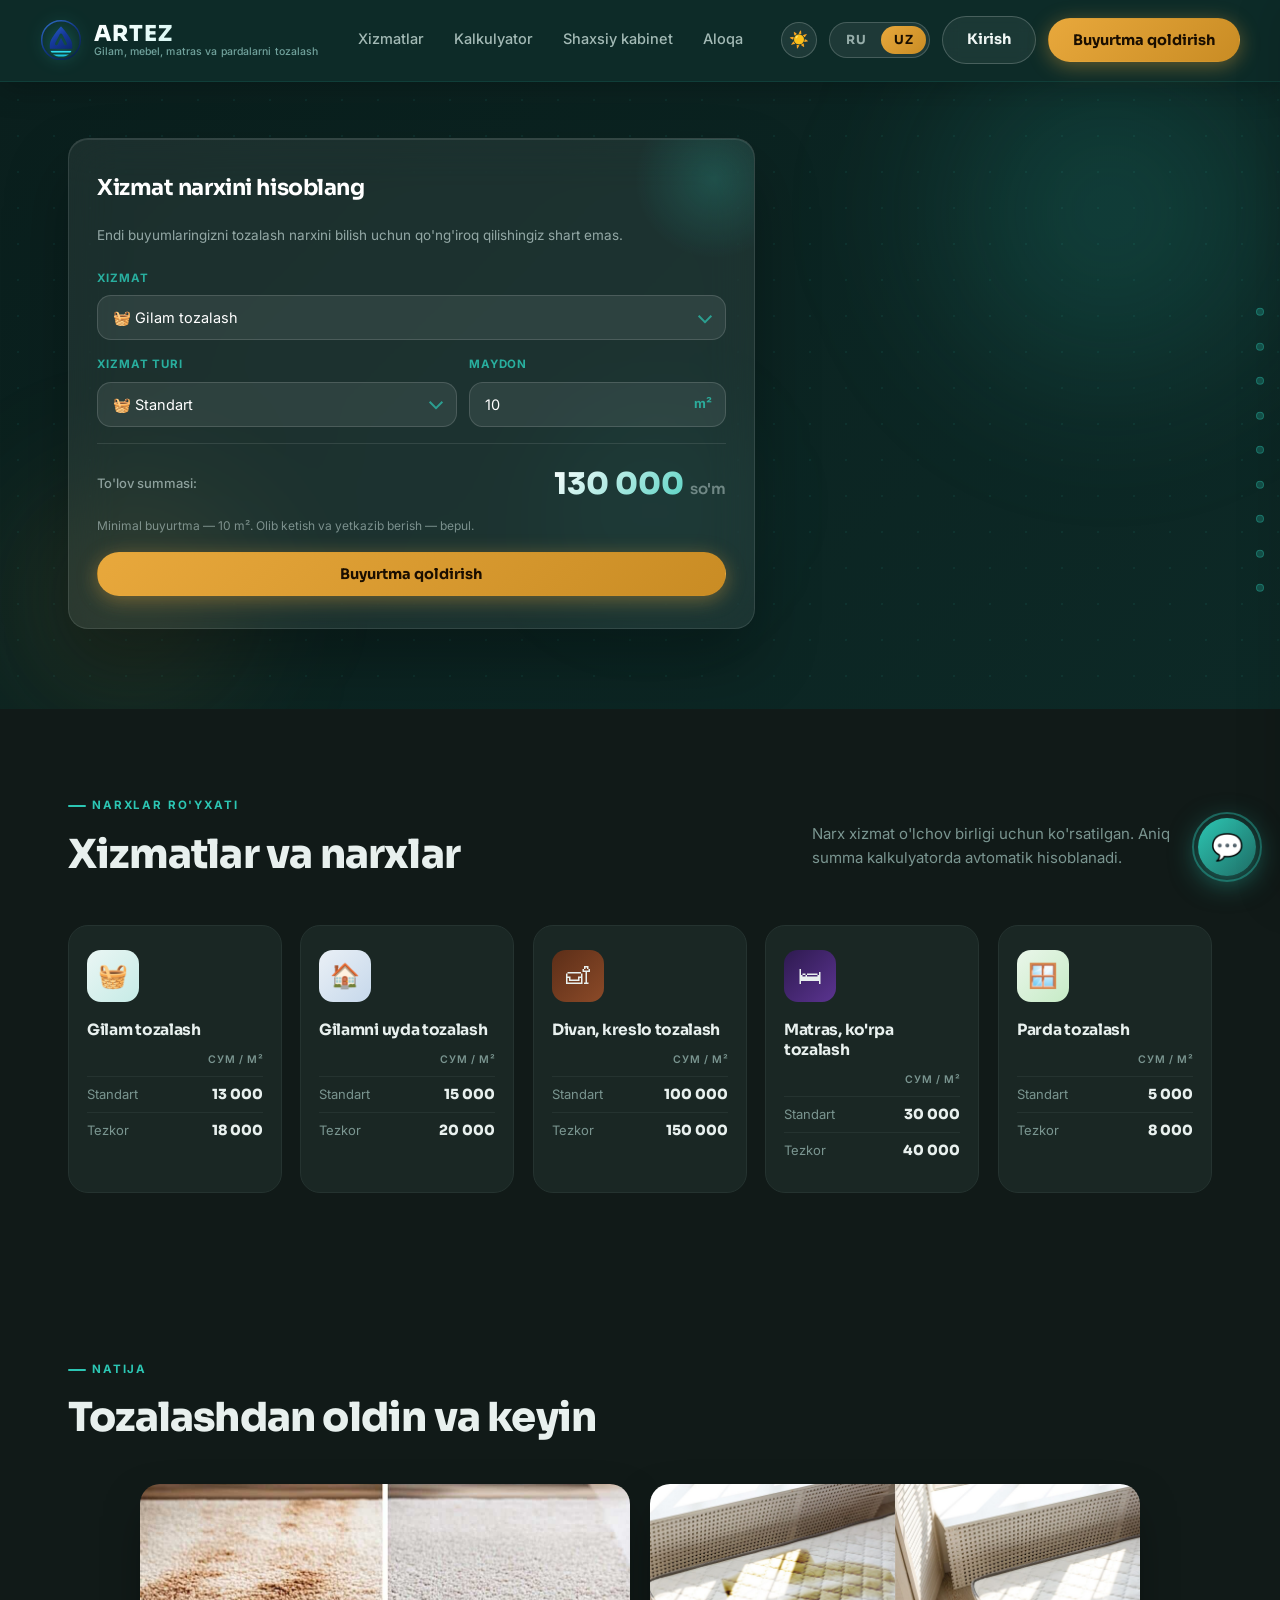
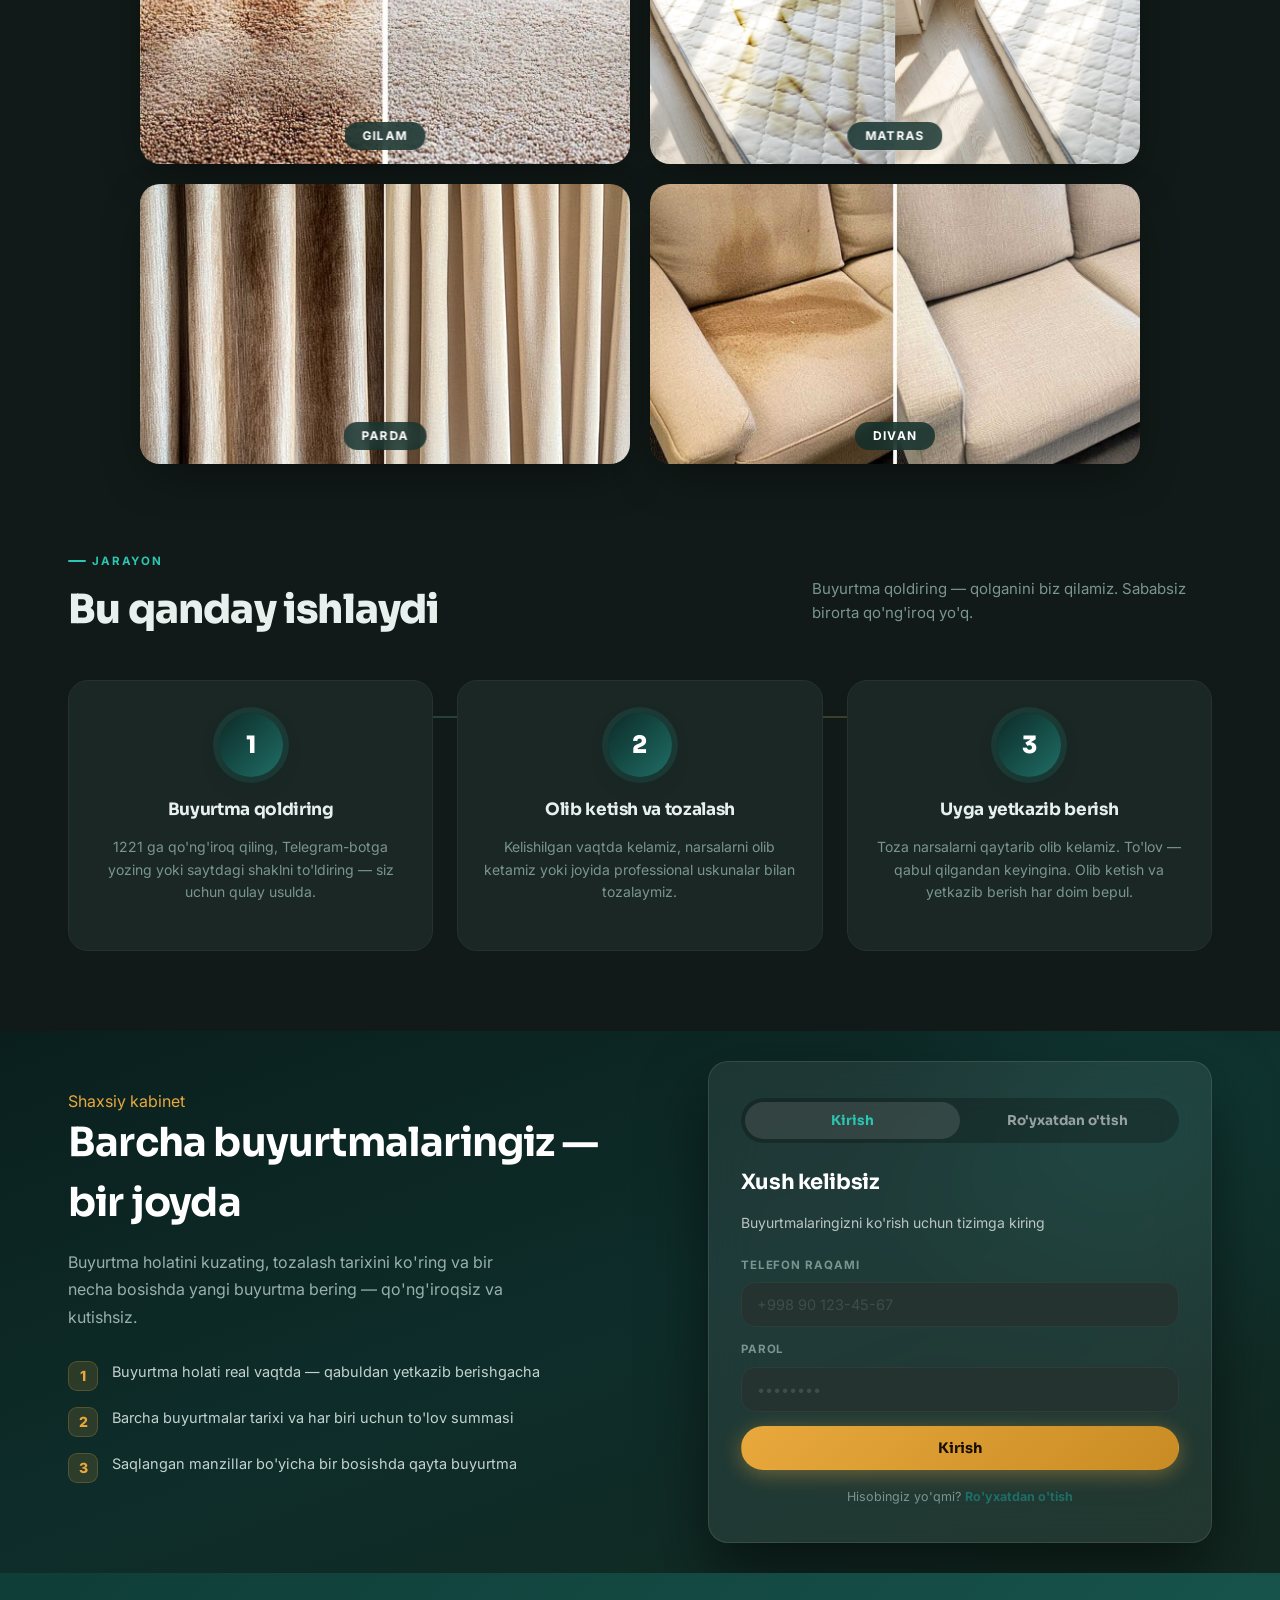
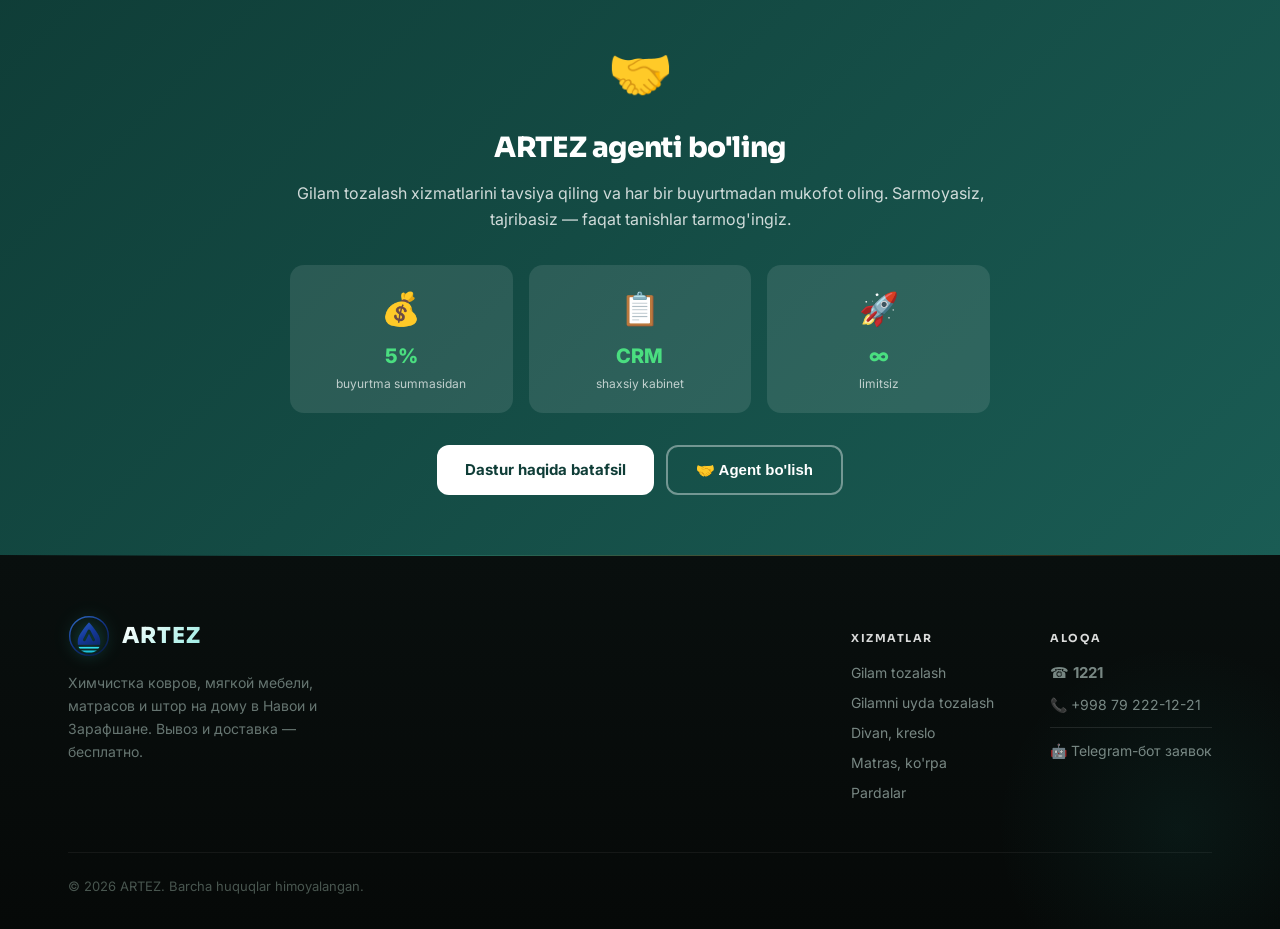
==== commit ad96493a: "feat: видео-карточка сайта — стиль "бирки" как на cleano.uz, RU/UZ, плавающий виджет слева admin.htm" ====
--- a/index.html
+++ b/index.html
@@ -2814,37 +2814,54 @@
   [data-theme="dark"] .cm-bot-btn:hover{ background:#2A3A37; }
   [data-theme="dark"] .cm-cc-label{ color:var(--ink-soft); }
 
-  /* ── Видео-карточка сайта (site_video_placement) ── */
+  /* ── Видео-карточка сайта — стиль "бирки", как на лендинге cleano.uz ── */
   .site-video-card{
-    position:relative; border-radius:20px; overflow:hidden; background:#0A1F1D;
-    box-shadow:0 20px 50px rgba(0,0,0,.35);
-  }
-  .site-video-card video{ display:block; width:100%; height:100%; object-fit:cover; }
+    position:relative; background:var(--sand-card); border-radius:16px;
+    padding:14px 12px 10px; box-shadow:var(--shadow);
+    transform:translateY(-140px) rotate(-10deg); opacity:0;
+    animation: svcDrop 1s .3s cubic-bezier(.22,1.4,.4,1) forwards, svcSway 6s 1.4s ease-in-out infinite;
+  }
+  @media (prefers-reduced-motion: reduce){ .site-video-card{ animation: svcDrop 1s .2s ease forwards; } }
+  @keyframes svcDrop{ to{ transform:translateY(0) rotate(-3deg); opacity:1; } }
+  @keyframes svcSway{ 0%,100%{ transform:rotate(-3deg); } 50%{ transform:rotate(2deg); } }
+  .site-video-card::before{
+    content:''; position:absolute; top:-8px; left:50%; transform:translateX(-50%);
+    width:18px; height:18px; border-radius:50%; background:var(--ink); border:3px solid var(--sand-card);
+  }
+  .site-video-card::after{
+    content:''; position:absolute; top:-38px; left:50%; width:2px; height:32px;
+    background:linear-gradient(var(--ink-soft), transparent); opacity:.5;
+  }
+  .site-video-card .svc-pin{
+    position:absolute; top:-44px; left:50%; transform:translateX(-50%); width:7px; height:7px; border-radius:50%;
+    background:var(--amber); box-shadow:0 0 0 3px color-mix(in srgb, var(--amber) 30%, transparent);
+  }
+  .site-video-card .svc-frame{ position:relative; aspect-ratio:16/9; border-radius:10px; overflow:hidden; background:var(--ink); border:1px solid var(--line); }
+  .site-video-card video{ position:absolute; inset:0; width:100%; height:100%; object-fit:cover; }
+  .site-video-card .svc-controls{ position:absolute; right:8px; bottom:8px; z-index:2; display:flex; gap:6px; }
+  .site-video-card .svc-controls button{
+    width:28px; height:28px; border-radius:50%; border:none; background:rgba(0,0,0,.55); color:#fff;
+    font-size:13px; cursor:pointer; display:flex; align-items:center; justify-content:center;
+    backdrop-filter:blur(2px); transition:background .15s, transform .15s;
+  }
+  .site-video-card .svc-controls button:hover{ background:rgba(0,0,0,.75); transform:scale(1.08); }
   .site-video-card .svc-close{
-    position:absolute; top:8px; right:8px; z-index:2; width:28px; height:28px; border-radius:50%;
-    background:rgba(0,0,0,.5); color:#fff; border:none; cursor:pointer; font-size:15px; line-height:1;
-  }
-  .site-video-card .svc-controls{
-    position:absolute; left:8px; bottom:8px; z-index:2; display:flex; gap:6px;
-  }
-  .site-video-card .svc-controls button{
-    width:30px; height:30px; border-radius:50%; background:rgba(0,0,0,.5); color:#fff;
-    border:none; cursor:pointer; font-size:13px;
-  }
-
-  .site-video-card--hero{
-    position:absolute; right:24px; bottom:24px; width:200px; height:280px; z-index:3;
-  }
-  @media(max-width:860px){ .site-video-card--hero{ width:140px; height:196px; right:14px; bottom:14px; } }
-
-  .site-video-card--how{ width:100%; max-width:420px; height:520px; margin:36px auto 0; }
-
-  .site-video-card--reviews{ width:100%; max-width:380px; height:480px; margin:0 auto 32px; }
-
-  .site-video-card--floating{
-    position:fixed; right:20px; bottom:20px; width:150px; height:210px; z-index:900;
-  }
-  @media(max-width:640px){ .site-video-card--floating{ width:110px; height:154px; right:12px; bottom:12px; } }
+    position:absolute; top:-10px; right:-10px; width:24px; height:24px; border-radius:50%;
+    background:var(--sand-card); border:1px solid var(--line); color:var(--ink-soft);
+    font-size:12px; cursor:pointer; display:flex; align-items:center; justify-content:center;
+    transition:color .15s, transform .15s; z-index:3;
+  }
+  .site-video-card .svc-close:hover{ color:var(--ink); transform:scale(1.08); }
+
+  .site-video-card--hero{ position:absolute; right:24px; bottom:24px; width:180px; z-index:3; }
+  @media(max-width:860px){ .site-video-card--hero{ width:130px; right:14px; bottom:14px; } }
+
+  .site-video-card--how{ width:100%; max-width:340px; margin:36px auto 0; }
+
+  .site-video-card--reviews{ width:100%; max-width:320px; margin:0 auto 32px; }
+
+  .site-video-card--floating{ position:fixed; left:20px; bottom:20px; width:150px; z-index:900; }
+  @media(max-width:640px){ .site-video-card--floating{ width:110px; left:12px; bottom:12px; } }
 </style>
 </head>
 <body>
@@ -3639,7 +3656,7 @@
   </div>
 </div>
 
-<script src="site-common.js?v=5"></script>
+<script src="site-common.js?v=6"></script>
 
 <!-- ══════════════════════════════
      OVERLAY + CABINET DRAWER
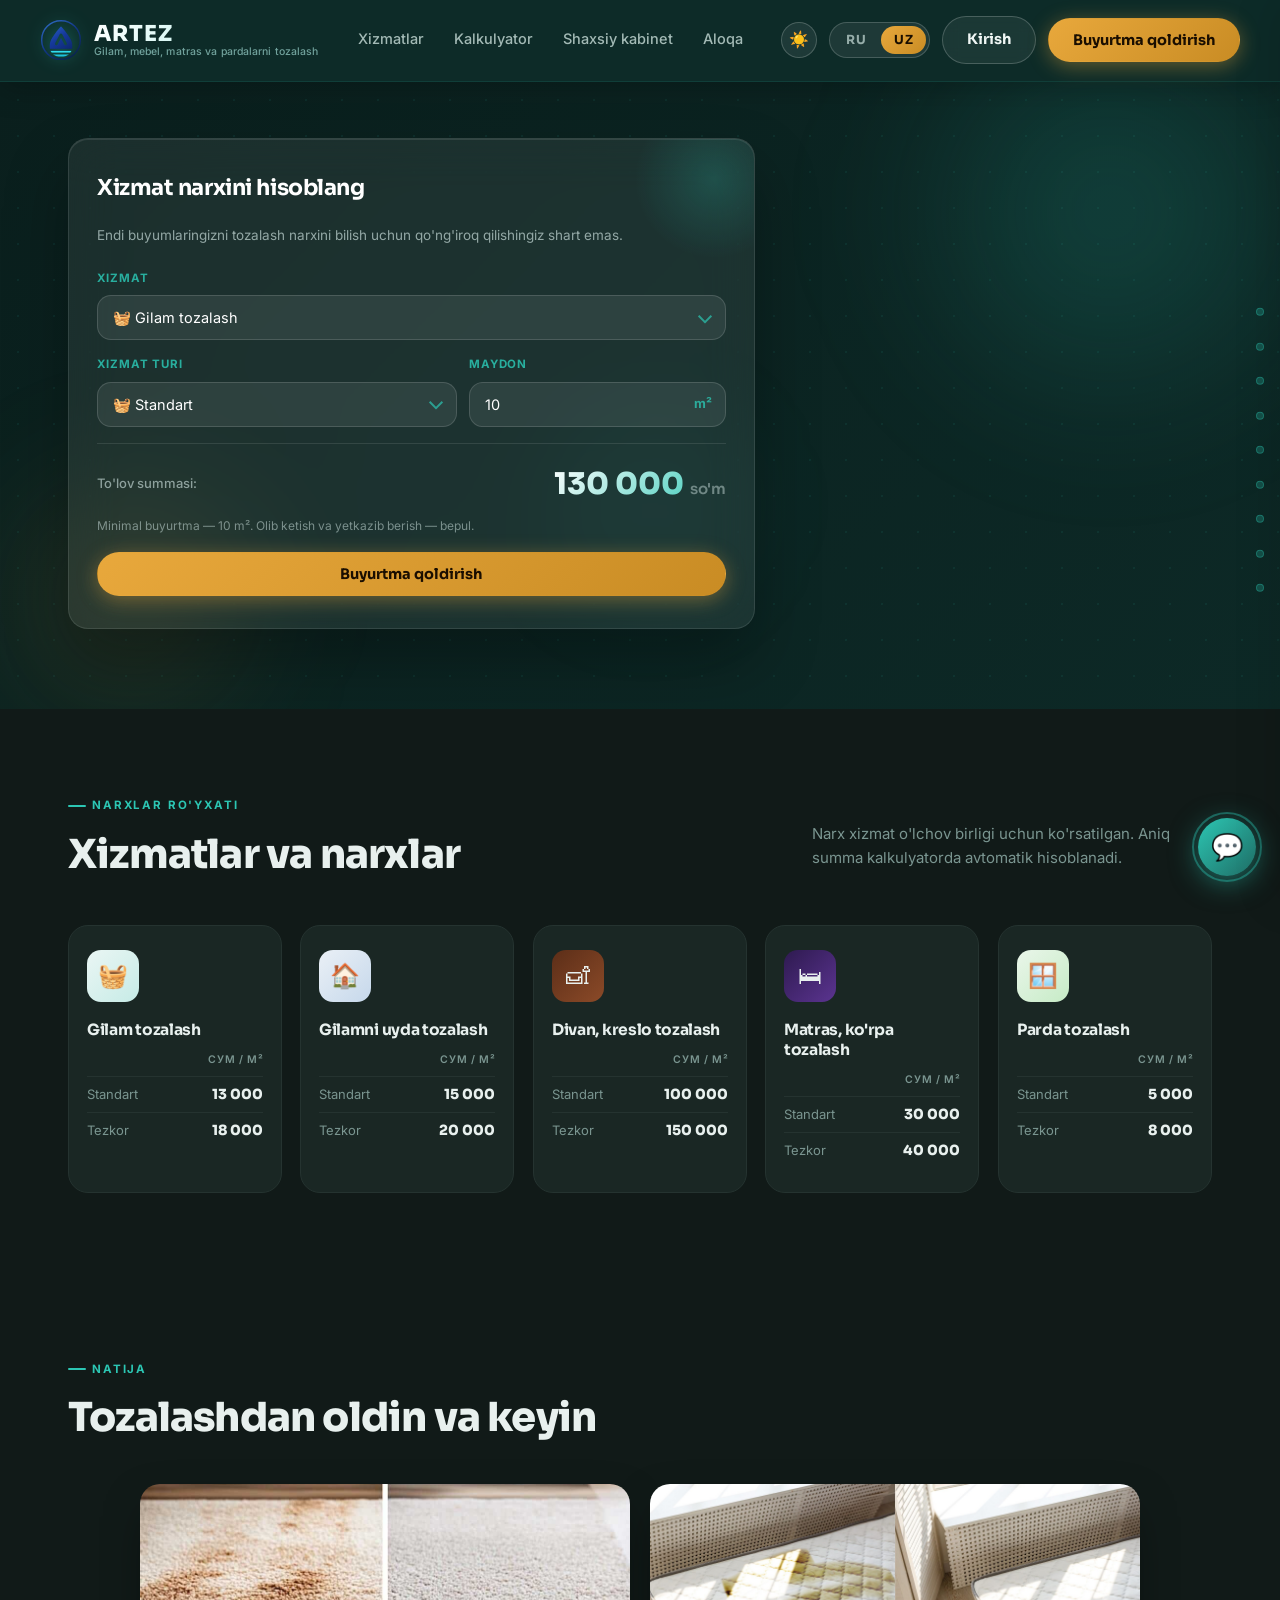
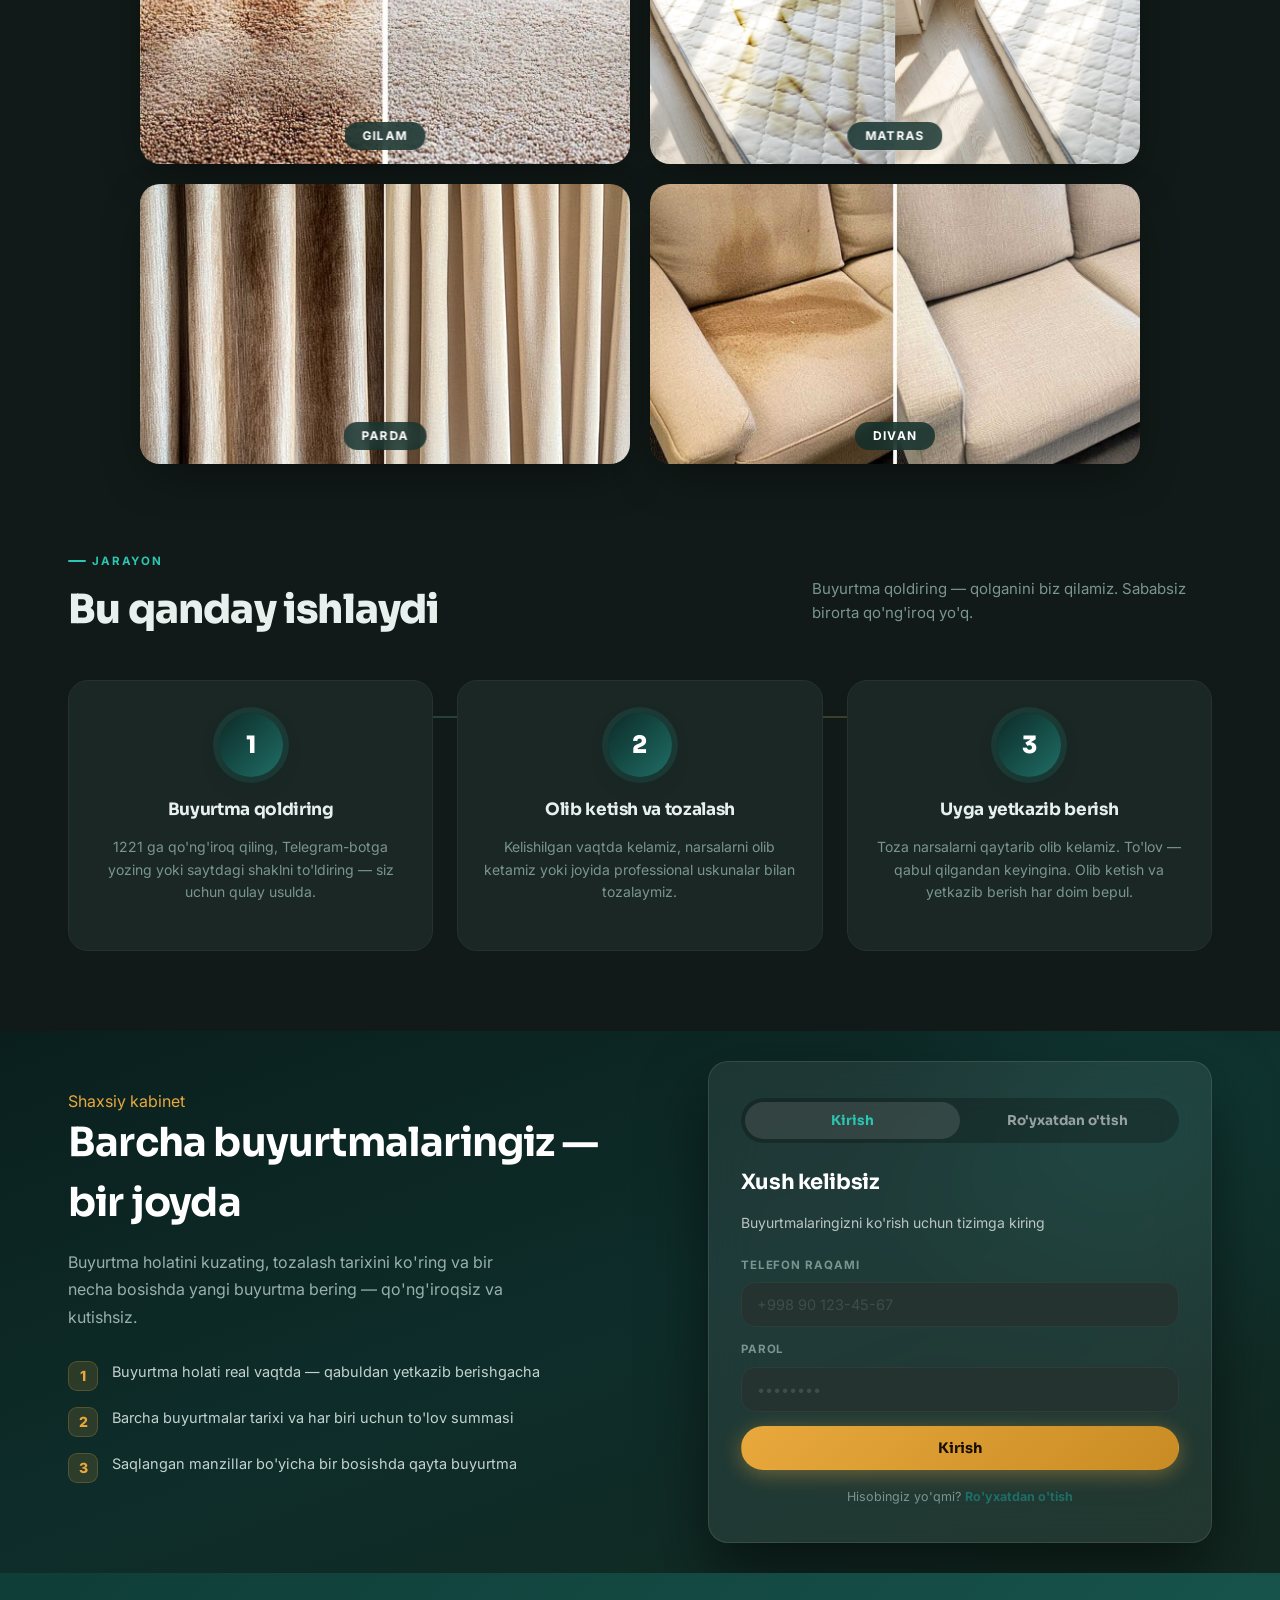
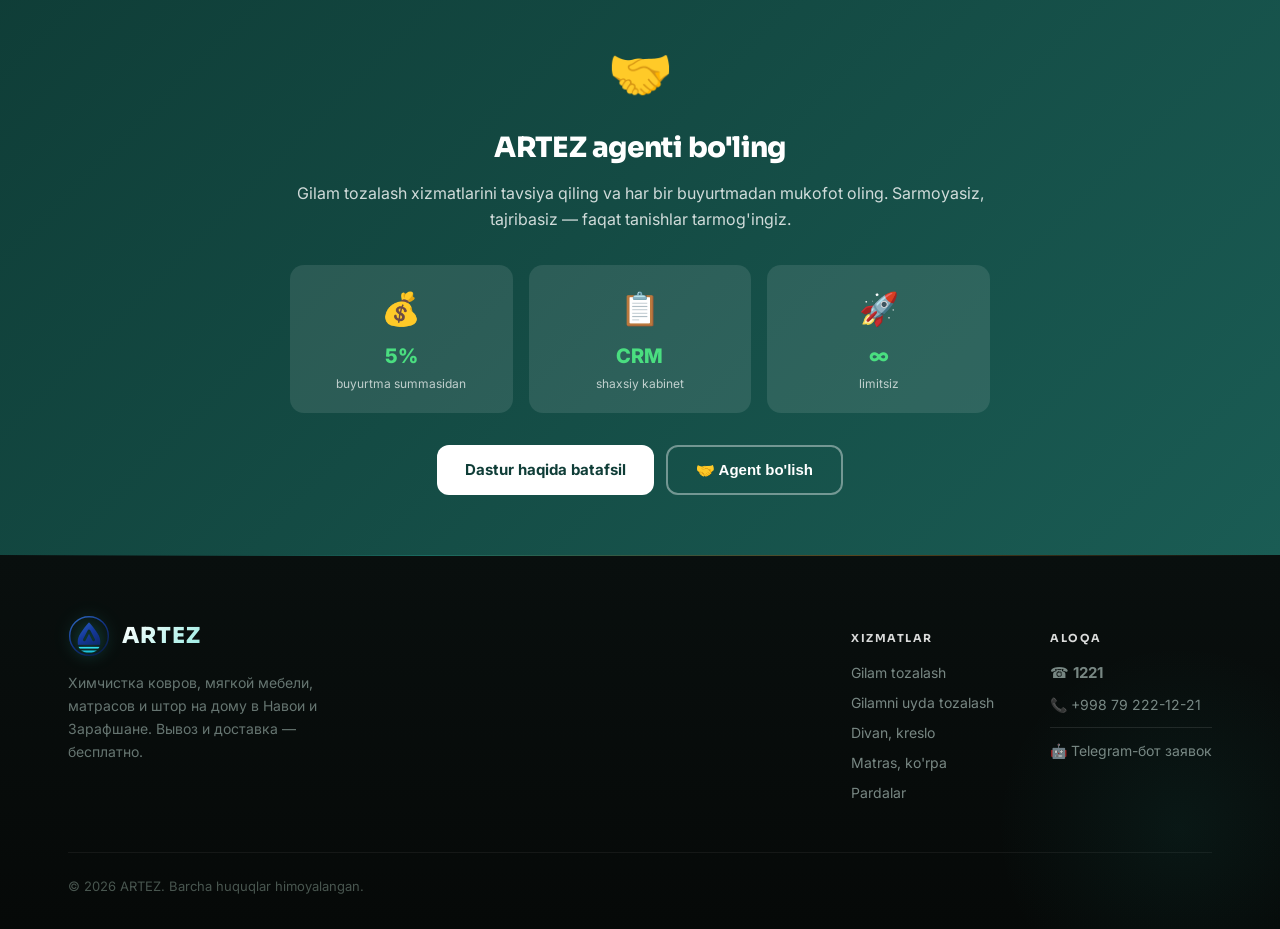
==== commit 51338fcf: "fix: видео-карточка сайта — адаптация под ориентацию видео + увеличен floating Рамка видео теперь са" ====
--- a/index.html
+++ b/index.html
@@ -2836,7 +2836,8 @@
     position:absolute; top:-44px; left:50%; transform:translateX(-50%); width:7px; height:7px; border-radius:50%;
     background:var(--amber); box-shadow:0 0 0 3px color-mix(in srgb, var(--amber) 30%, transparent);
   }
-  .site-video-card .svc-frame{ position:relative; aspect-ratio:16/9; border-radius:10px; overflow:hidden; background:var(--ink); border:1px solid var(--line); }
+  .site-video-card .svc-frame{ position:relative; aspect-ratio:16/9; border-radius:10px; overflow:hidden; background:var(--ink); border:1px solid var(--line); transition:aspect-ratio .25s ease; }
+  .site-video-card .svc-frame.vertical{ aspect-ratio:9/16; }
   .site-video-card video{ position:absolute; inset:0; width:100%; height:100%; object-fit:cover; }
   .site-video-card .svc-controls{ position:absolute; right:8px; bottom:8px; z-index:2; display:flex; gap:6px; }
   .site-video-card .svc-controls button{
@@ -2860,8 +2861,8 @@
 
   .site-video-card--reviews{ width:100%; max-width:320px; margin:0 auto 32px; }
 
-  .site-video-card--floating{ position:fixed; left:20px; bottom:20px; width:150px; z-index:900; }
-  @media(max-width:640px){ .site-video-card--floating{ width:110px; left:12px; bottom:12px; } }
+  .site-video-card--floating{ position:fixed; left:20px; bottom:20px; width:190px; z-index:900; }
+  @media(max-width:640px){ .site-video-card--floating{ width:140px; left:12px; bottom:12px; } }
 </style>
 </head>
 <body>
@@ -3656,7 +3657,7 @@
   </div>
 </div>
 
-<script src="site-common.js?v=6"></script>
+<script src="site-common.js?v=7"></script>
 
 <!-- ══════════════════════════════
      OVERLAY + CABINET DRAWER
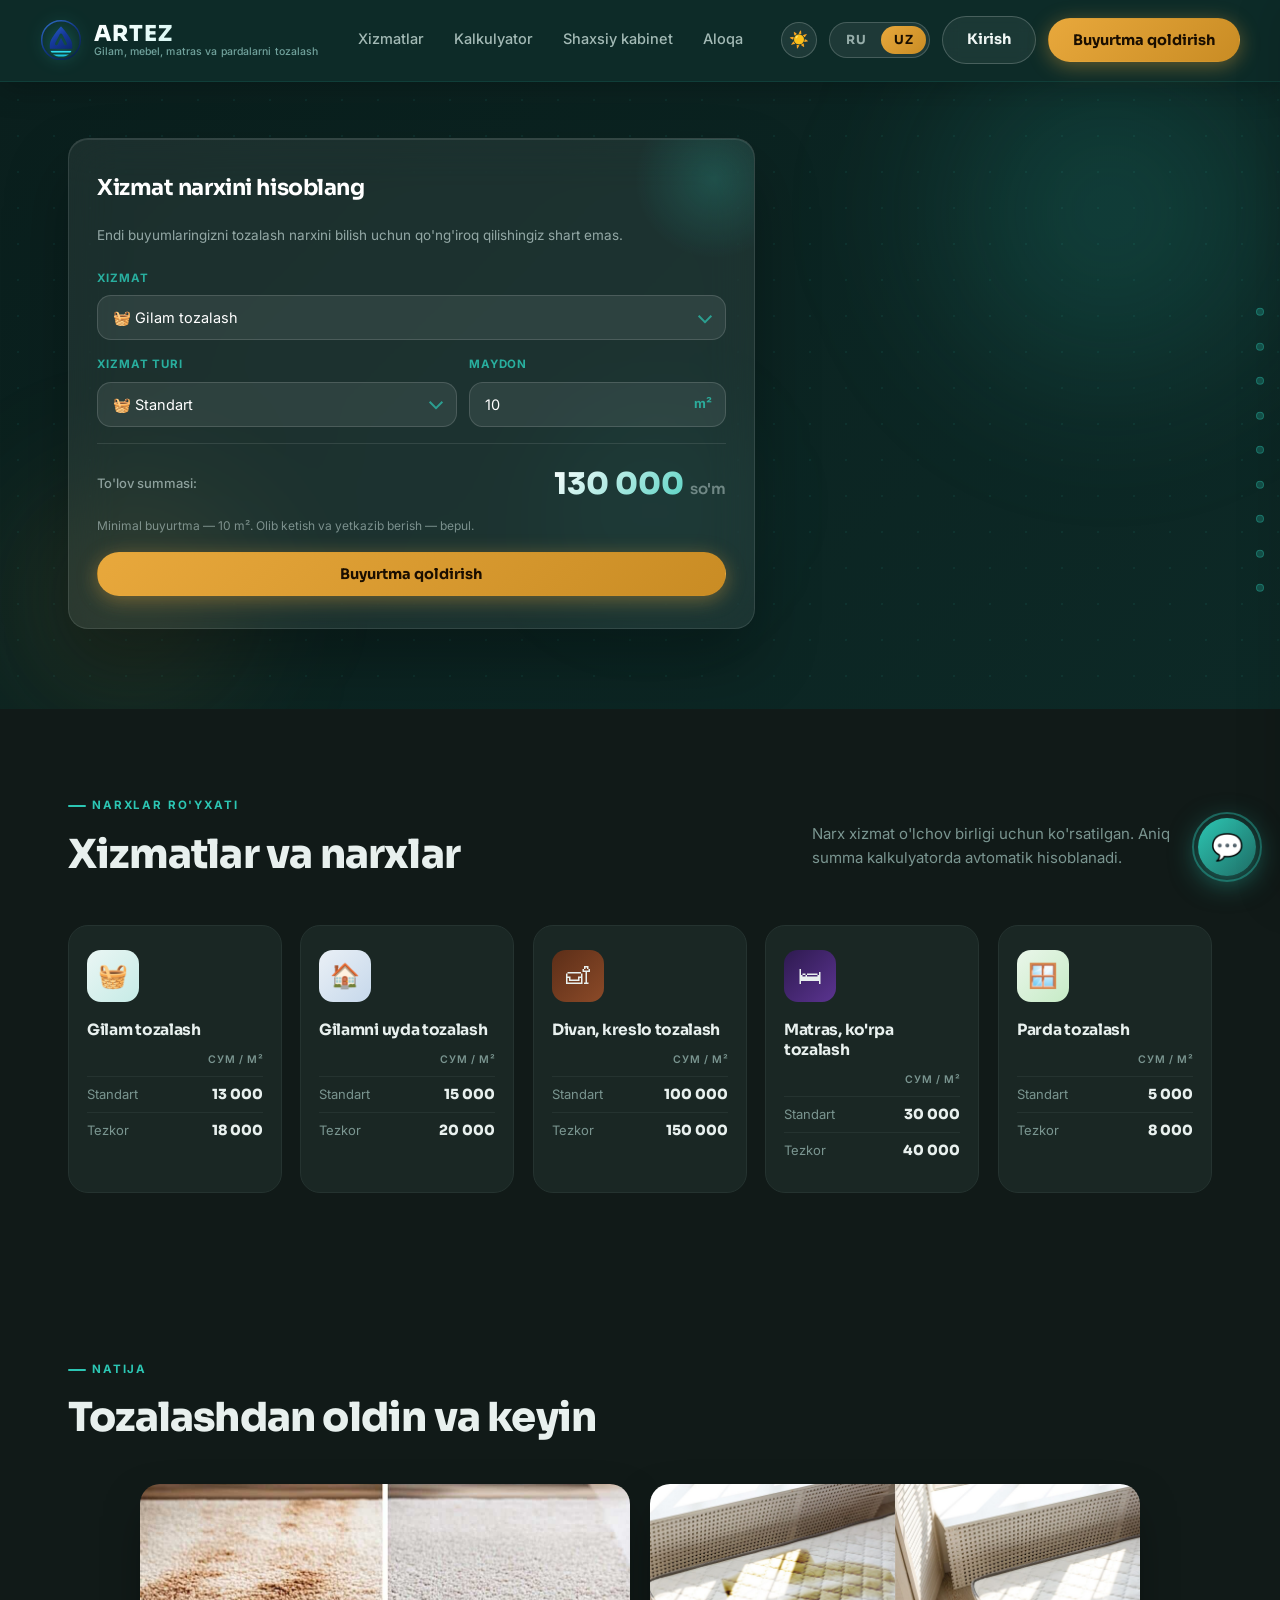
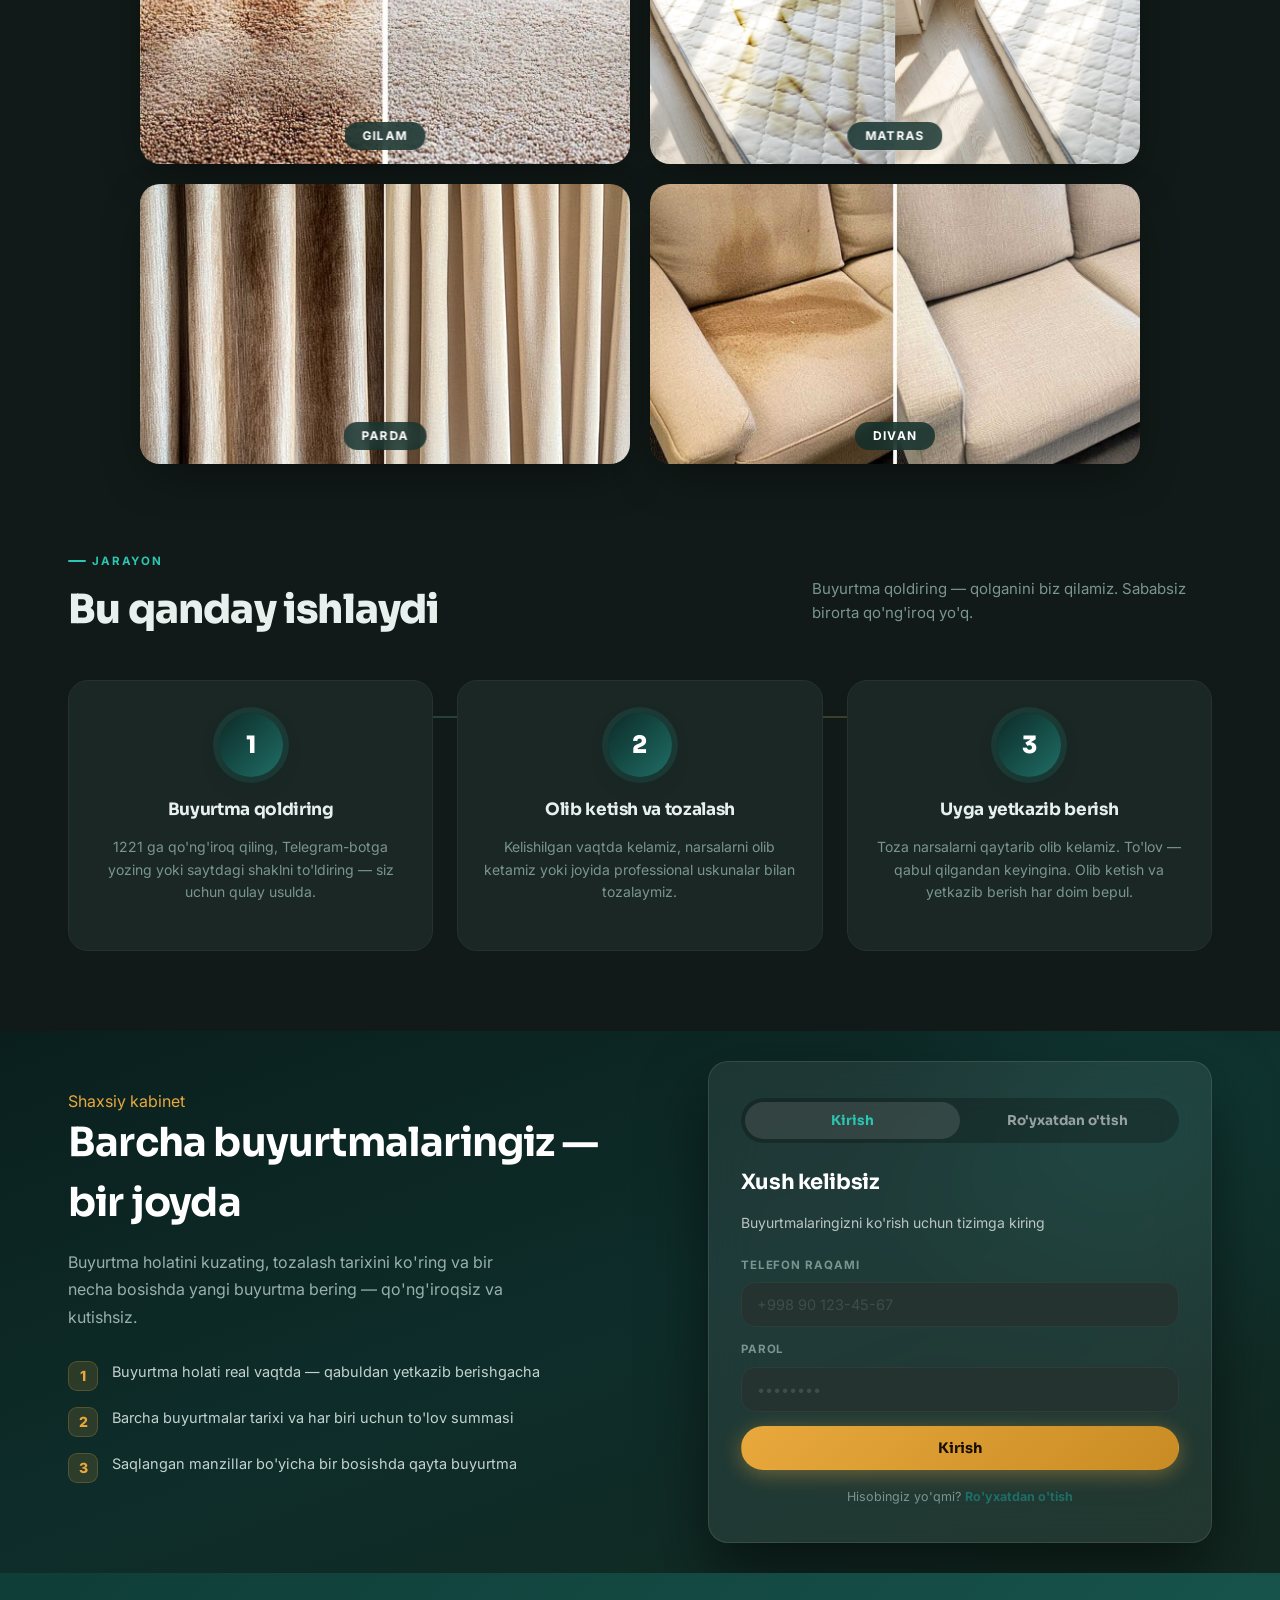
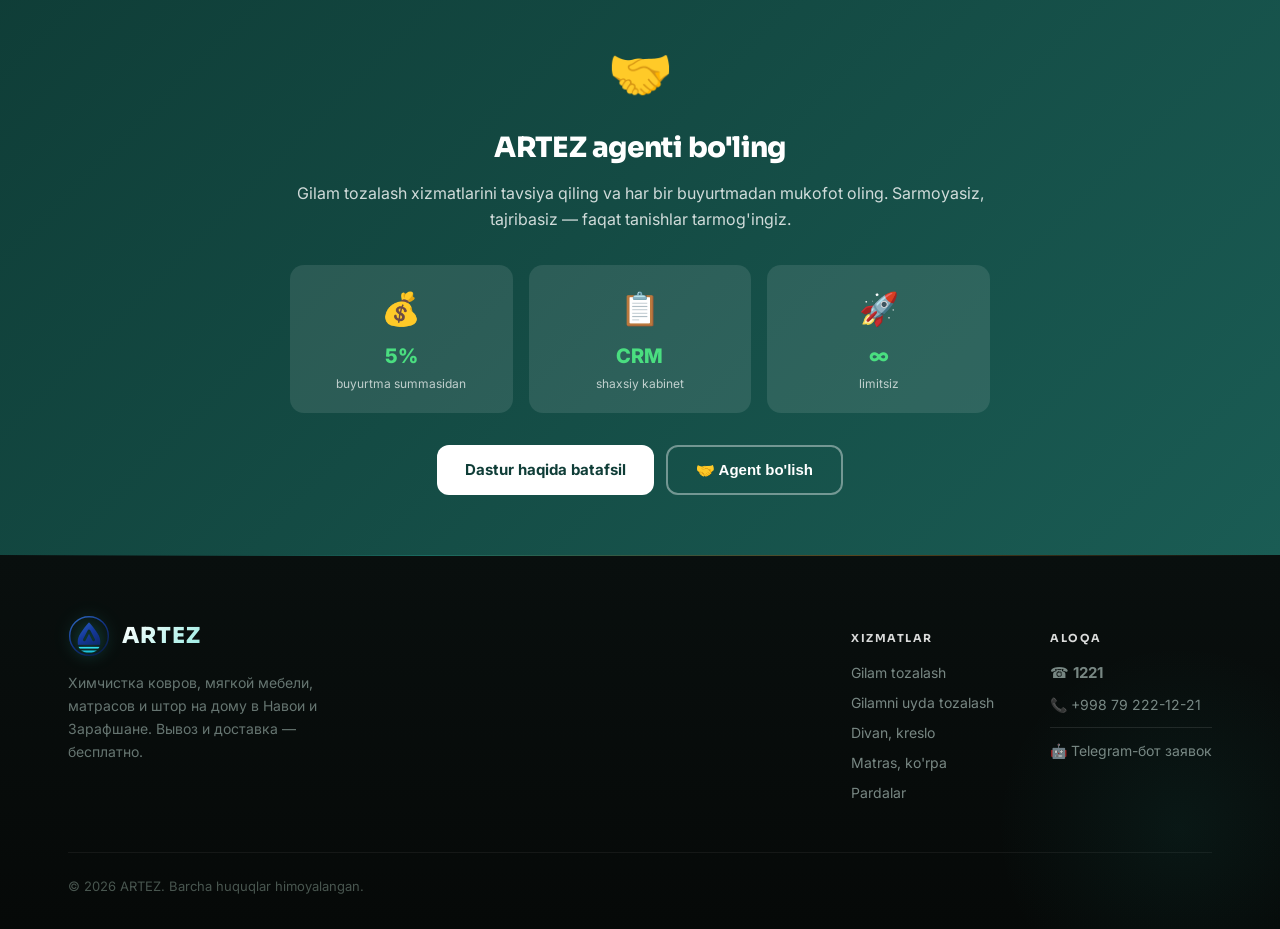
==== commit fe4941d3: "fix: закрытие видео-карточки сворачивает её в кнопку, а не убирает совсем Раньше ✕ прятал карточку д" ====
--- a/index.html
+++ b/index.html
@@ -2854,6 +2854,21 @@
   }
   .site-video-card .svc-close:hover{ color:var(--ink); transform:scale(1.08); }
 
+  /* Свёрнутое состояние (после ✕) — маленькая кнопка возврата вместо полного скрытия */
+  .site-video-card.svc-collapsed{
+    width:auto; padding:0; background:none; box-shadow:none;
+    animation:none; transform:none; opacity:1;
+  }
+  .site-video-card.svc-collapsed::before,
+  .site-video-card.svc-collapsed::after{ display:none; }
+  .svc-reopen-btn{
+    display:flex; align-items:center; justify-content:center;
+    width:52px; height:52px; border-radius:50%; border:1px solid var(--line);
+    background:var(--sand-card); box-shadow:var(--shadow); color:var(--ink);
+    font-size:22px; cursor:pointer; transition:transform .15s ease;
+  }
+  .svc-reopen-btn:hover{ transform:scale(1.08); }
+
   .site-video-card--hero{ position:absolute; right:24px; bottom:24px; width:180px; z-index:3; }
   @media(max-width:860px){ .site-video-card--hero{ width:130px; right:14px; bottom:14px; } }
 
@@ -3657,7 +3672,7 @@
   </div>
 </div>
 
-<script src="site-common.js?v=7"></script>
+<script src="site-common.js?v=8"></script>
 
 <!-- ══════════════════════════════
      OVERLAY + CABINET DRAWER
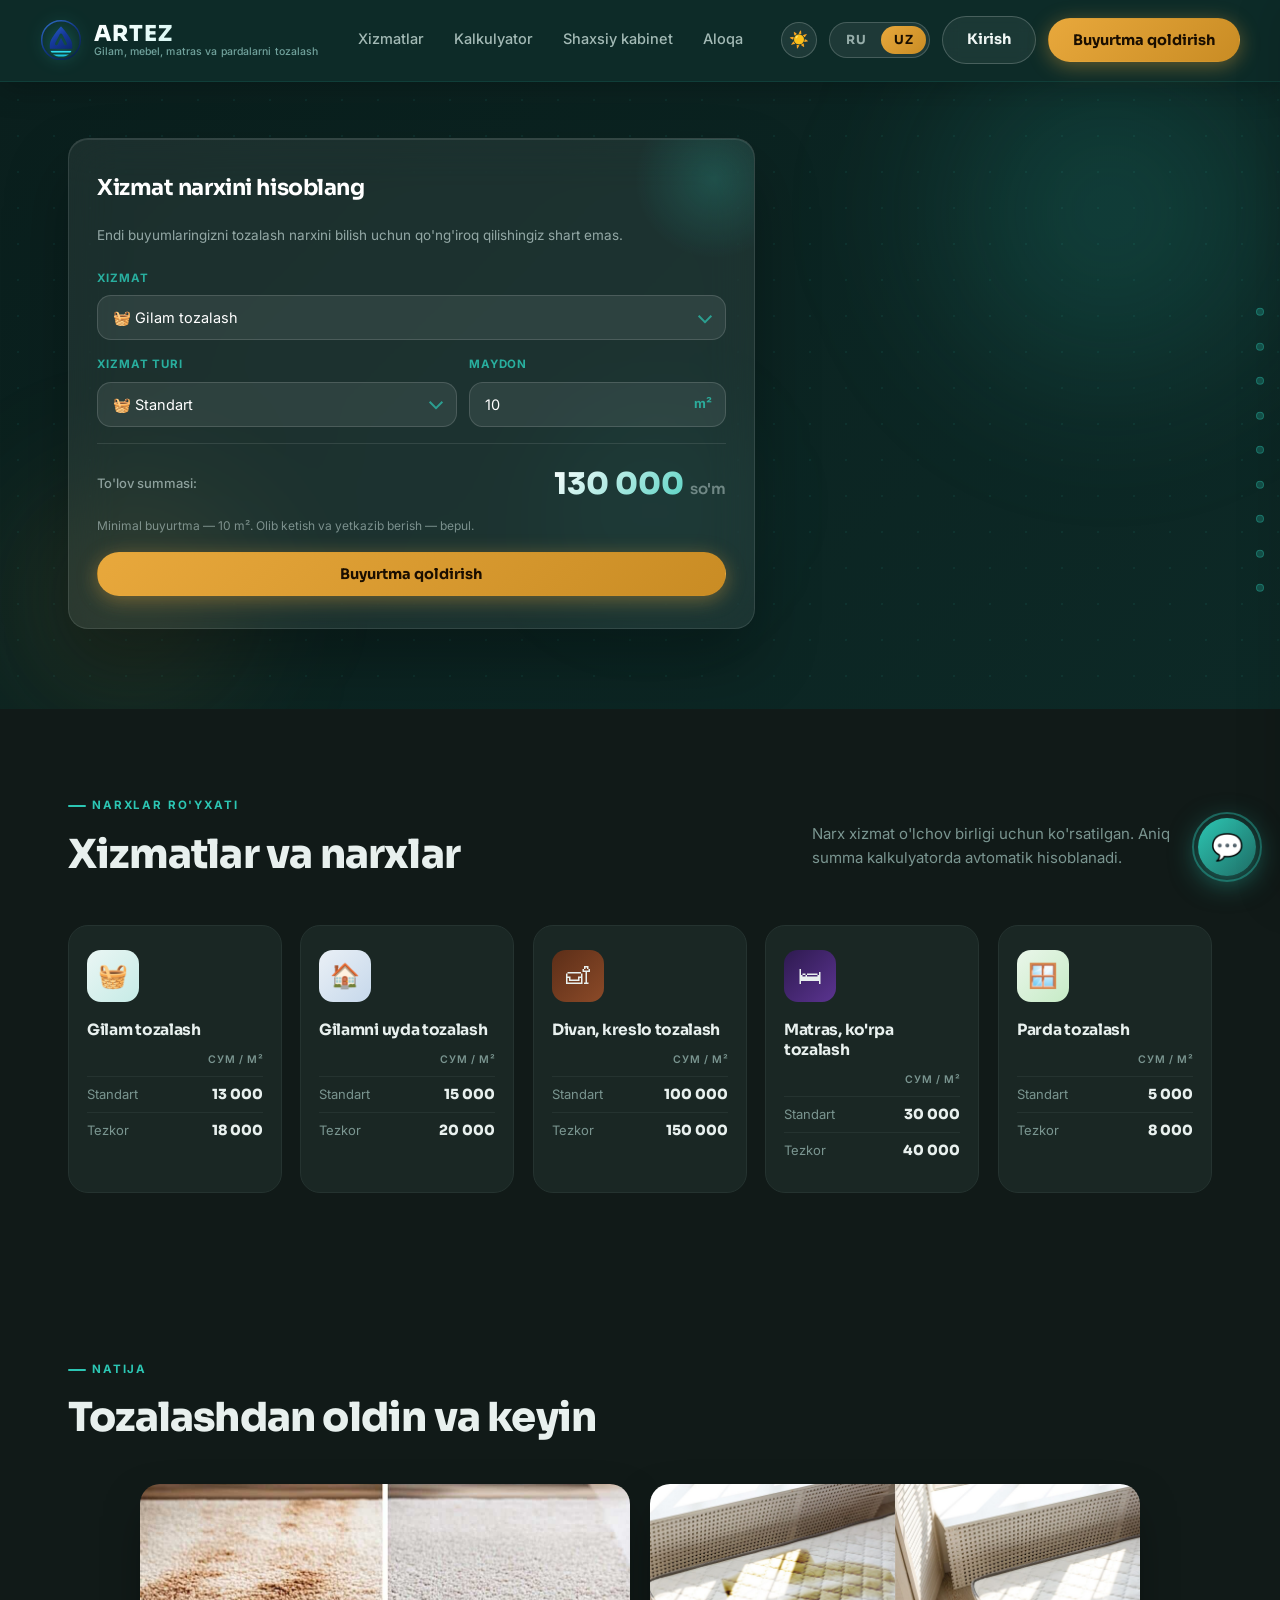
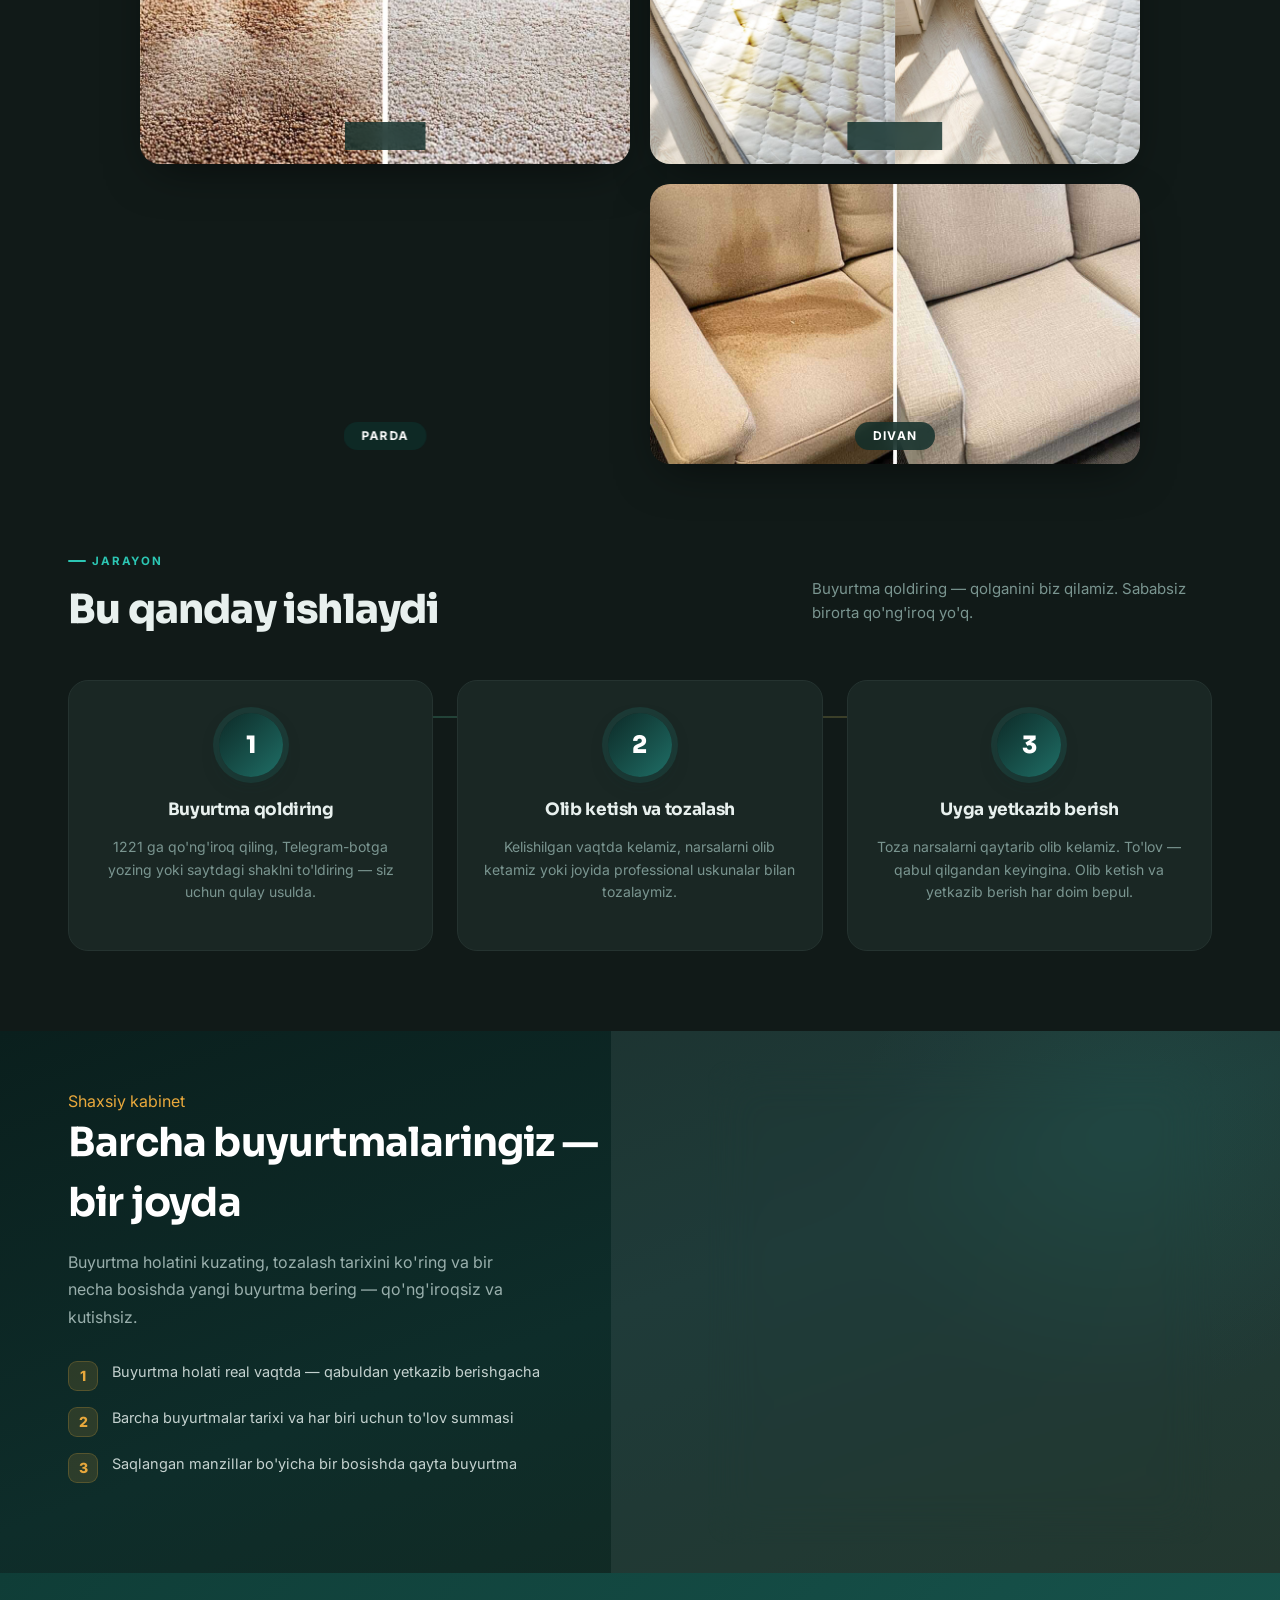
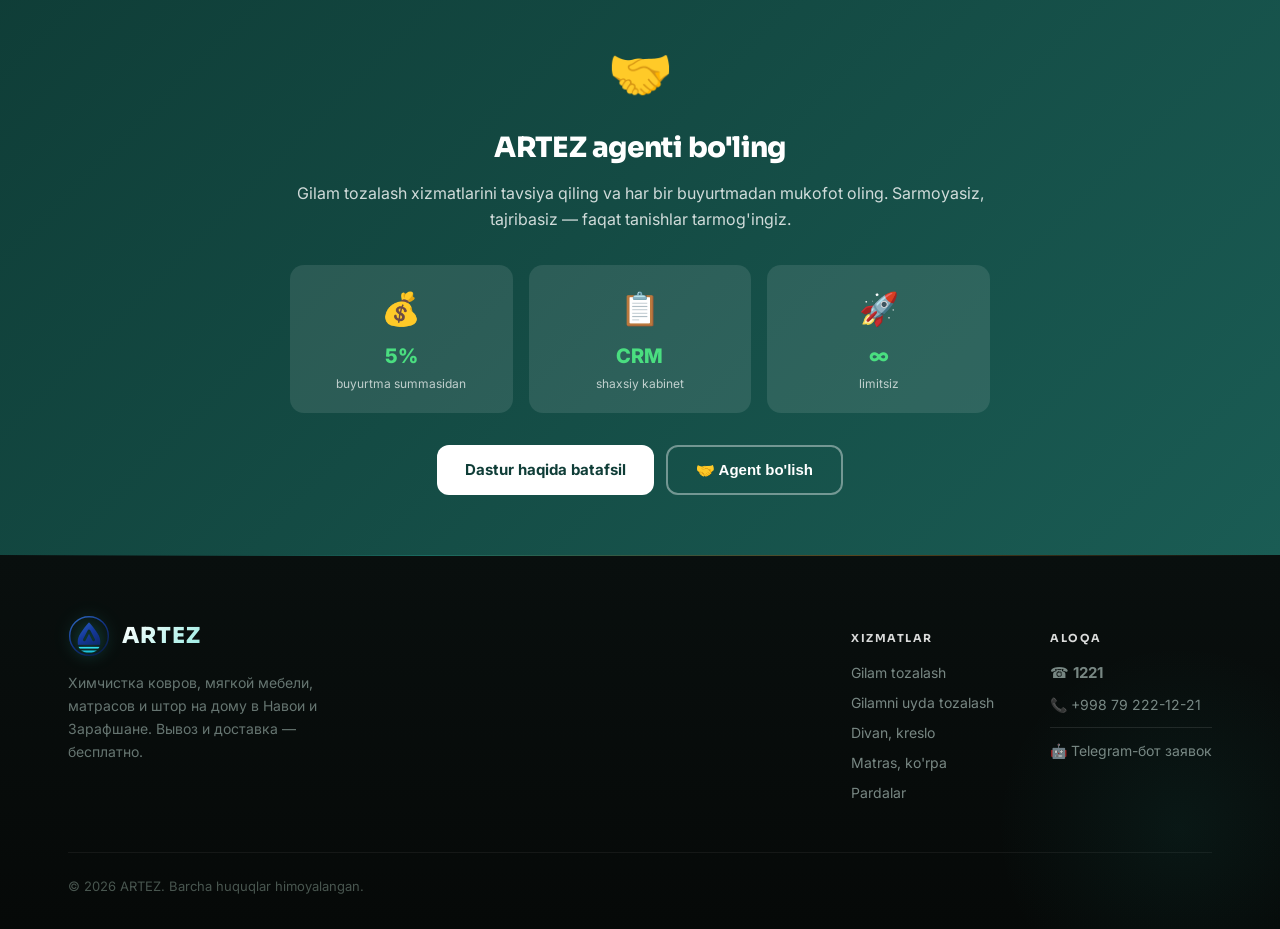
==== commit 74238259: "fix: полноэкранный режим видео-карточки не работал на iOS iOS Safari не поддерживает video.requestFu" ====
--- a/index.html
+++ b/index.html
@@ -2839,6 +2839,9 @@
   .site-video-card .svc-frame{ position:relative; aspect-ratio:16/9; border-radius:10px; overflow:hidden; background:var(--ink); border:1px solid var(--line); transition:aspect-ratio .25s ease; }
   .site-video-card .svc-frame.vertical{ aspect-ratio:9/16; }
   .site-video-card video{ position:absolute; inset:0; width:100%; height:100%; object-fit:cover; }
+  .site-video-card video:fullscreen{ object-fit:contain; background:#000; }
+  .site-video-card video:-webkit-full-screen{ object-fit:contain; background:#000; }
+  .site-video-card video:-moz-full-screen{ object-fit:contain; background:#000; }
   .site-video-card .svc-controls{ position:absolute; right:8px; bottom:8px; z-index:2; display:flex; gap:6px; }
   .site-video-card .svc-controls button{
     width:28px; height:28px; border-radius:50%; border:none; background:rgba(0,0,0,.55); color:#fff;
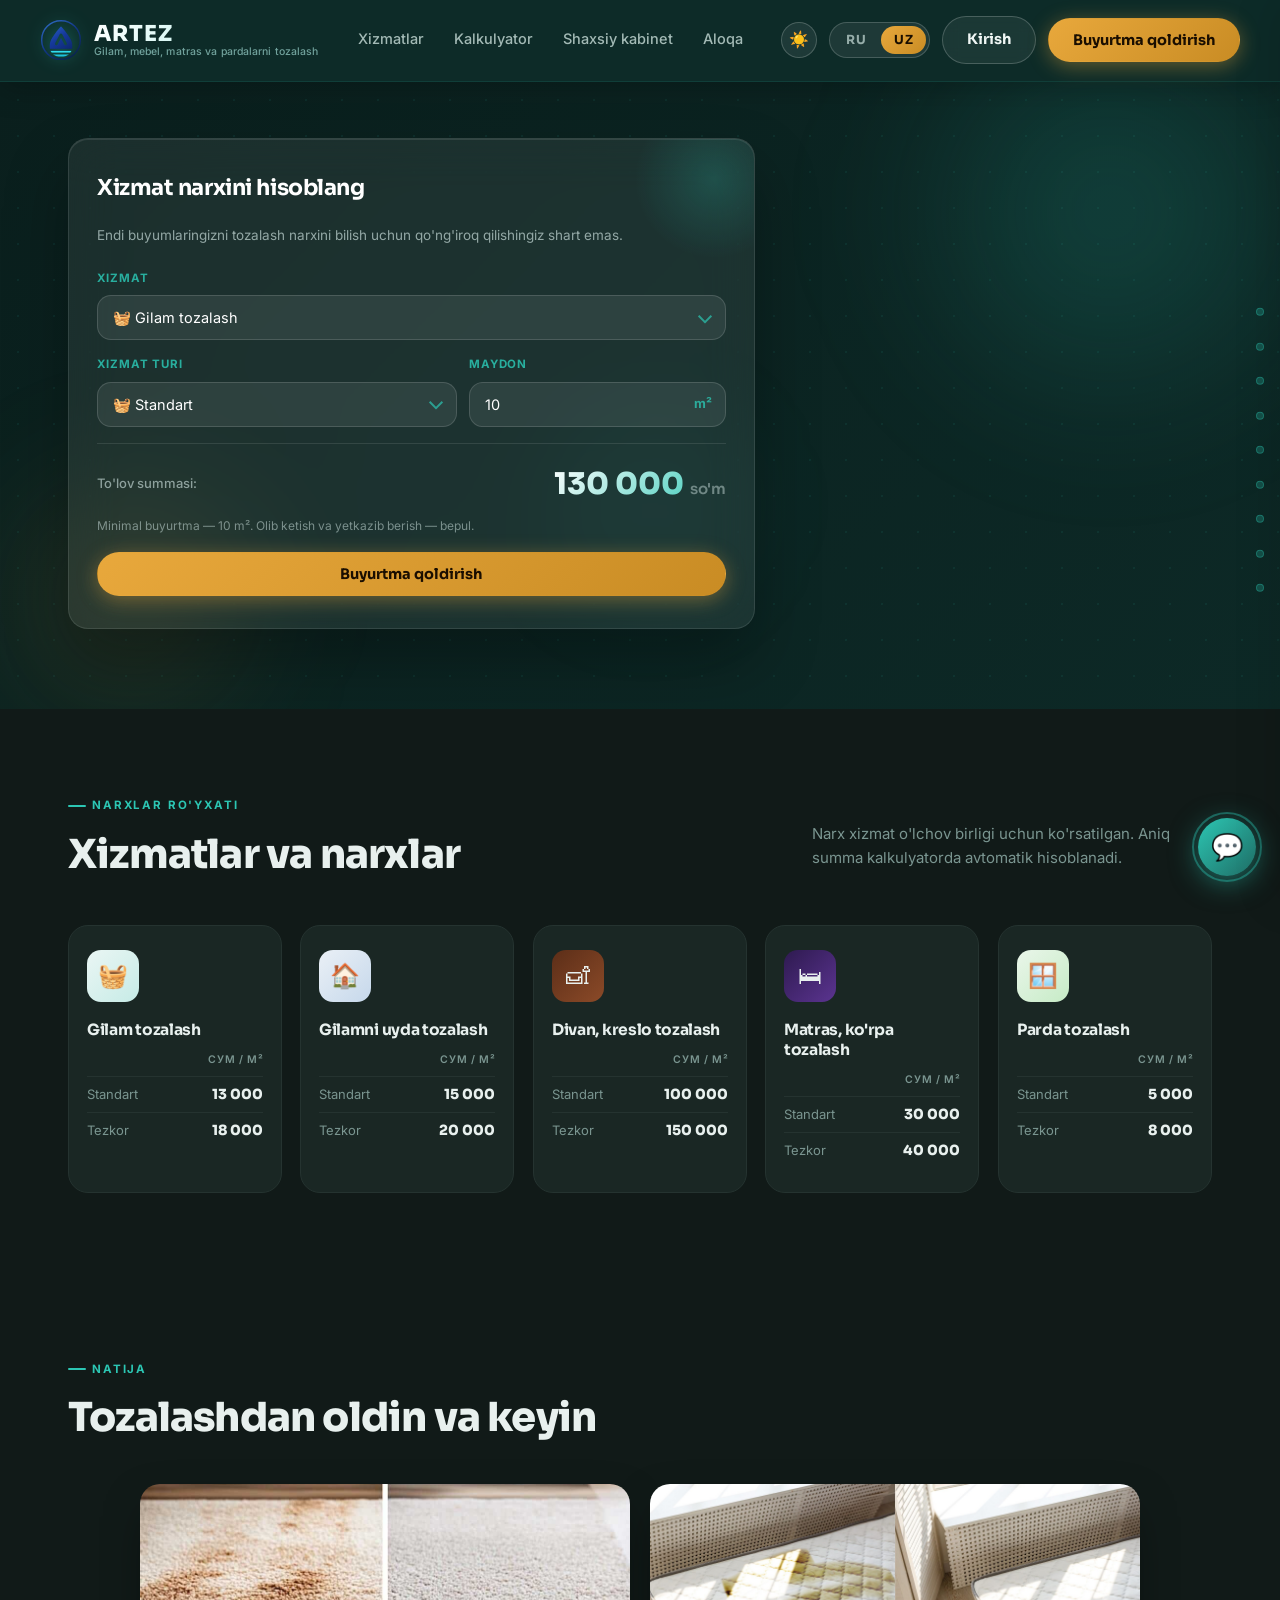
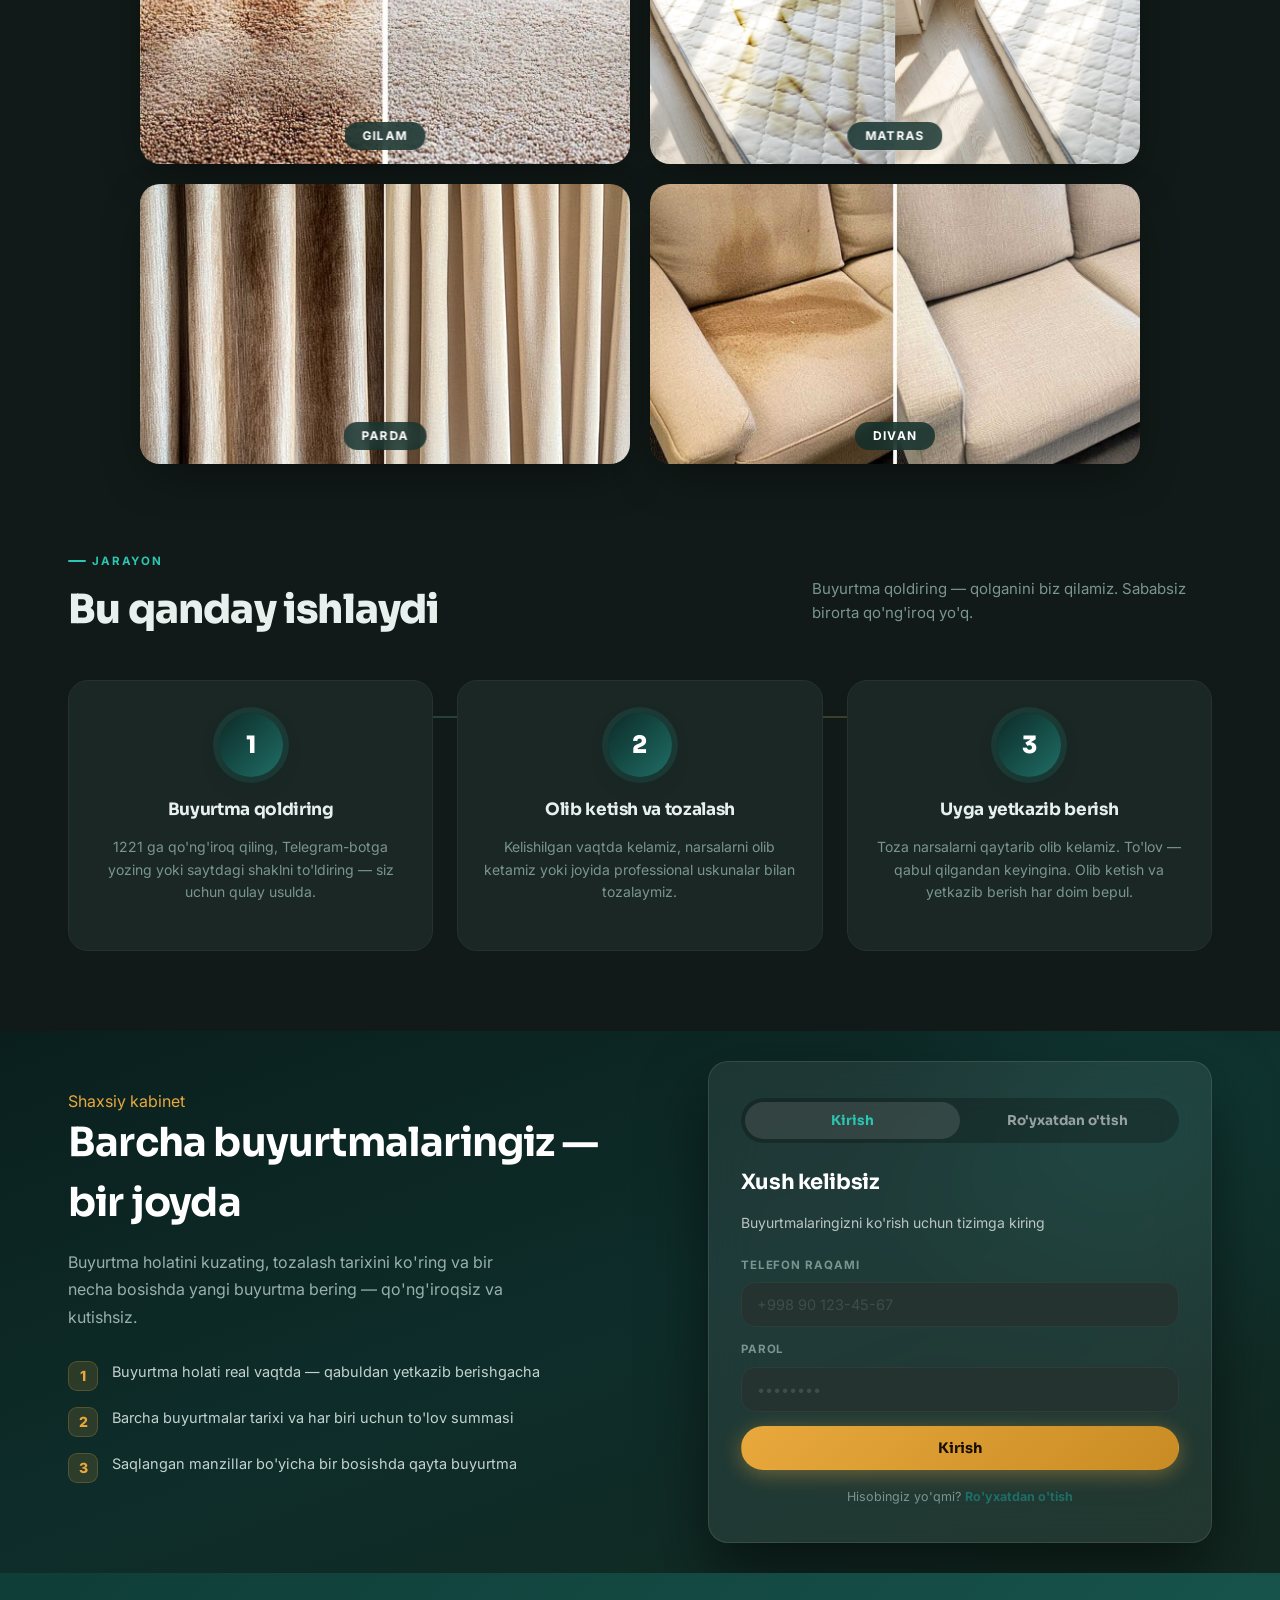
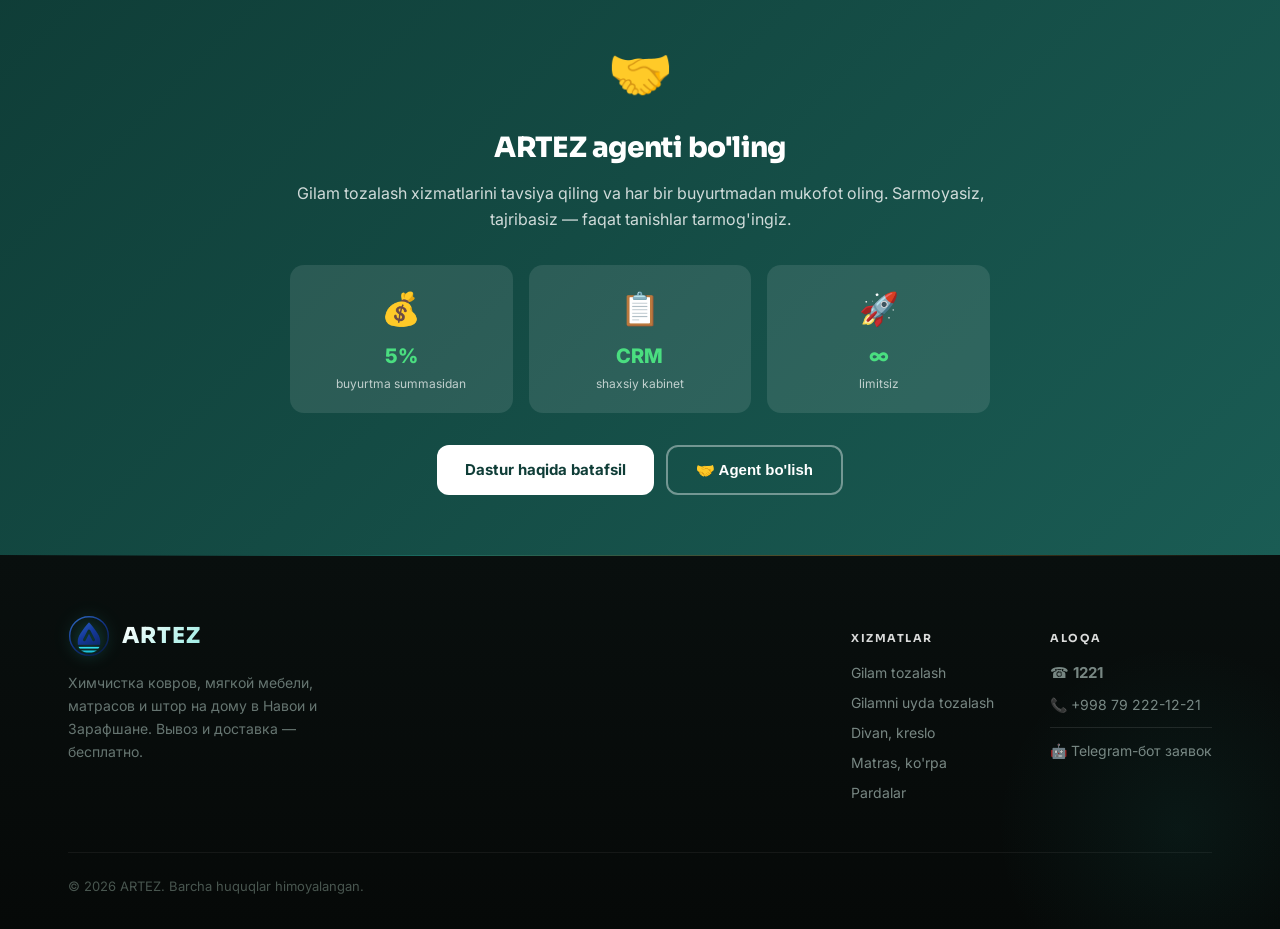
==== commit 265448d0: "feat: кнопка ✕ в полноэкранном режиме видео на Android/десктопе Fullscreen теперь открывает рамку (." ====
--- a/index.html
+++ b/index.html
@@ -2839,9 +2839,23 @@
   .site-video-card .svc-frame{ position:relative; aspect-ratio:16/9; border-radius:10px; overflow:hidden; background:var(--ink); border:1px solid var(--line); transition:aspect-ratio .25s ease; }
   .site-video-card .svc-frame.vertical{ aspect-ratio:9/16; }
   .site-video-card video{ position:absolute; inset:0; width:100%; height:100%; object-fit:cover; }
-  .site-video-card video:fullscreen{ object-fit:contain; background:#000; }
-  .site-video-card video:-webkit-full-screen{ object-fit:contain; background:#000; }
-  .site-video-card video:-moz-full-screen{ object-fit:contain; background:#000; }
+  /* На Android/десктопе в fullscreen уходит вся .svc-frame (не голый video) — так наша
+     кнопка ✕ остаётся видна поверх видео. На iOS свой нативный плеер (webkitEnterFullscreen),
+     эти правила там не применяются. */
+  .site-video-card .svc-frame:fullscreen{ aspect-ratio:auto; background:#000; }
+  .site-video-card .svc-frame:-webkit-full-screen{ aspect-ratio:auto; background:#000; }
+  .site-video-card .svc-frame:-moz-full-screen{ aspect-ratio:auto; background:#000; }
+  .site-video-card .svc-frame:fullscreen video{ object-fit:contain; }
+  .site-video-card .svc-frame:-webkit-full-screen video{ object-fit:contain; }
+  .site-video-card .svc-frame:-moz-full-screen video{ object-fit:contain; }
+  .site-video-card .svc-fs-close{
+    display:none; position:absolute; top:10px; right:10px; z-index:4; width:34px; height:34px;
+    border-radius:50%; border:none; background:rgba(0,0,0,.6); color:#fff; font-size:16px;
+    cursor:pointer; align-items:center; justify-content:center; backdrop-filter:blur(2px);
+  }
+  .site-video-card .svc-frame:fullscreen .svc-fs-close,
+  .site-video-card .svc-frame:-webkit-full-screen .svc-fs-close,
+  .site-video-card .svc-frame:-moz-full-screen .svc-fs-close{ display:flex; }
   .site-video-card .svc-controls{ position:absolute; right:8px; bottom:8px; z-index:2; display:flex; gap:6px; }
   .site-video-card .svc-controls button{
     width:28px; height:28px; border-radius:50%; border:none; background:rgba(0,0,0,.55); color:#fff;
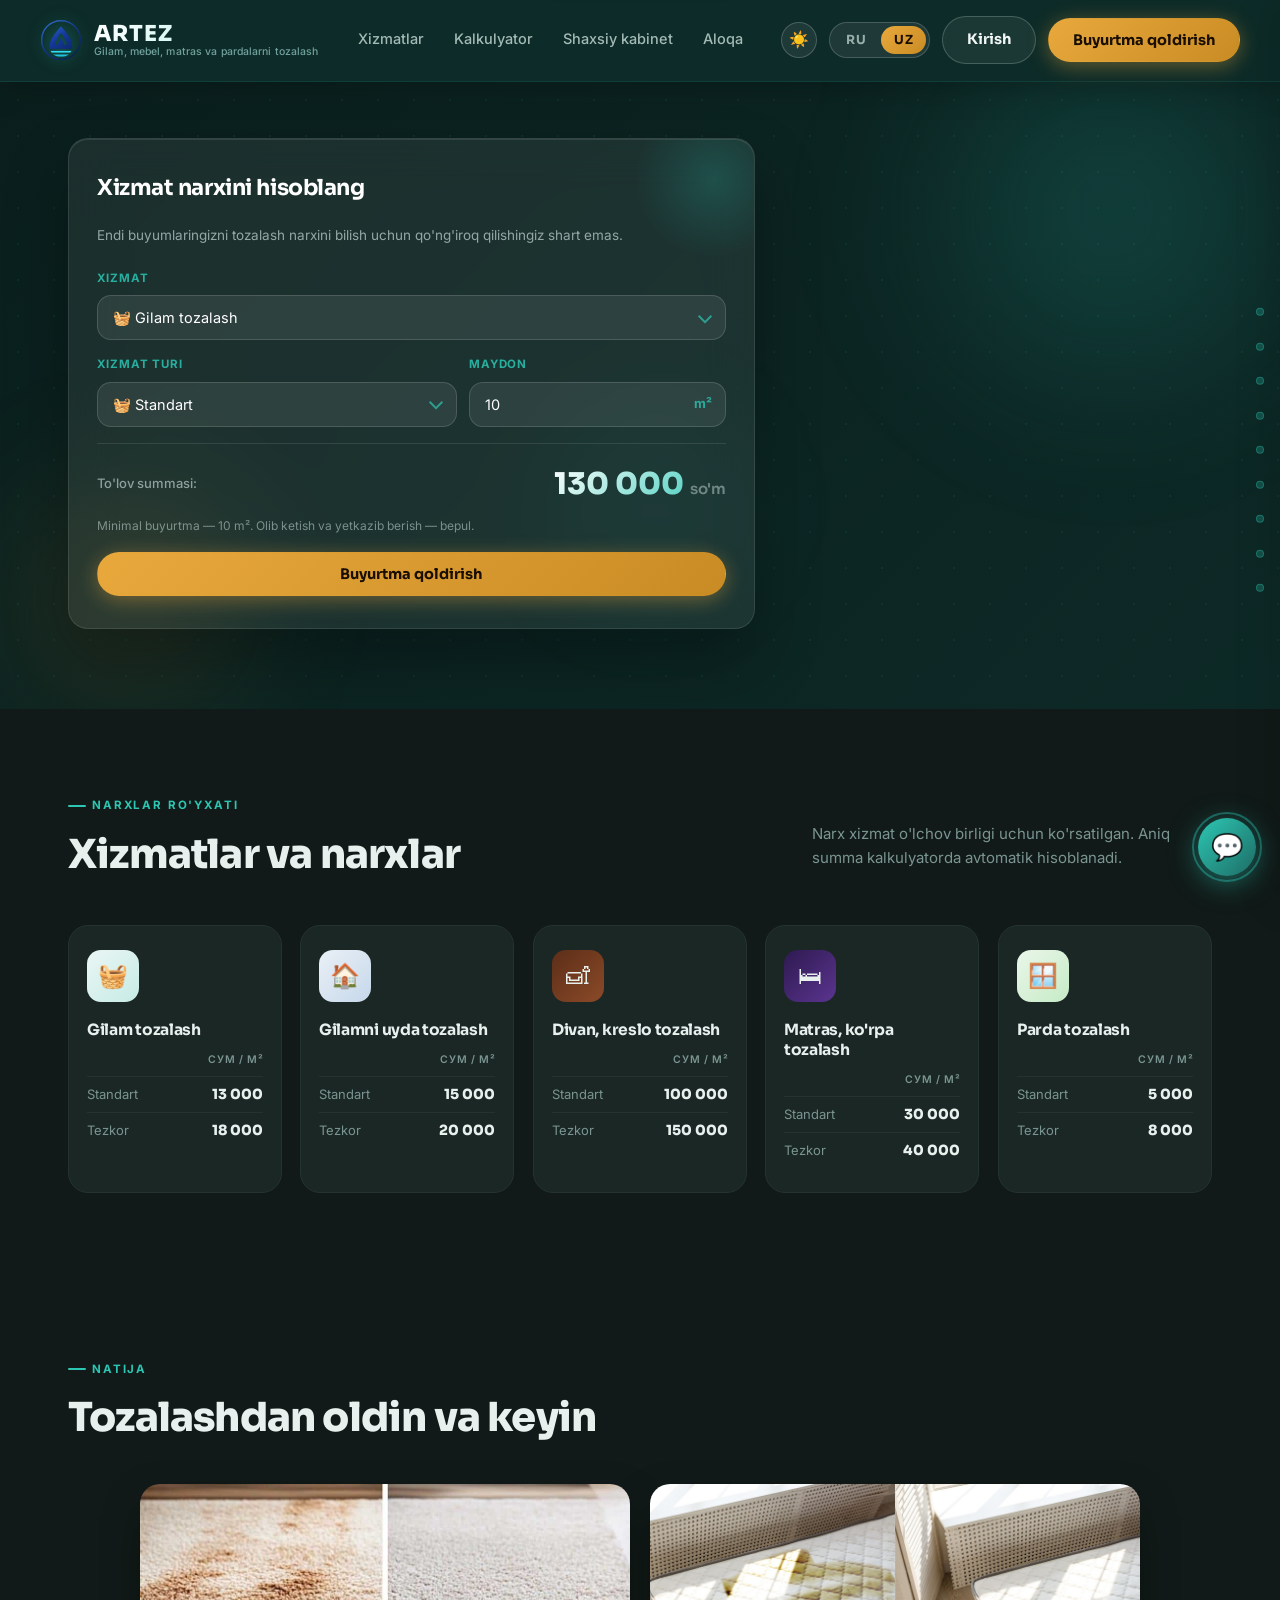
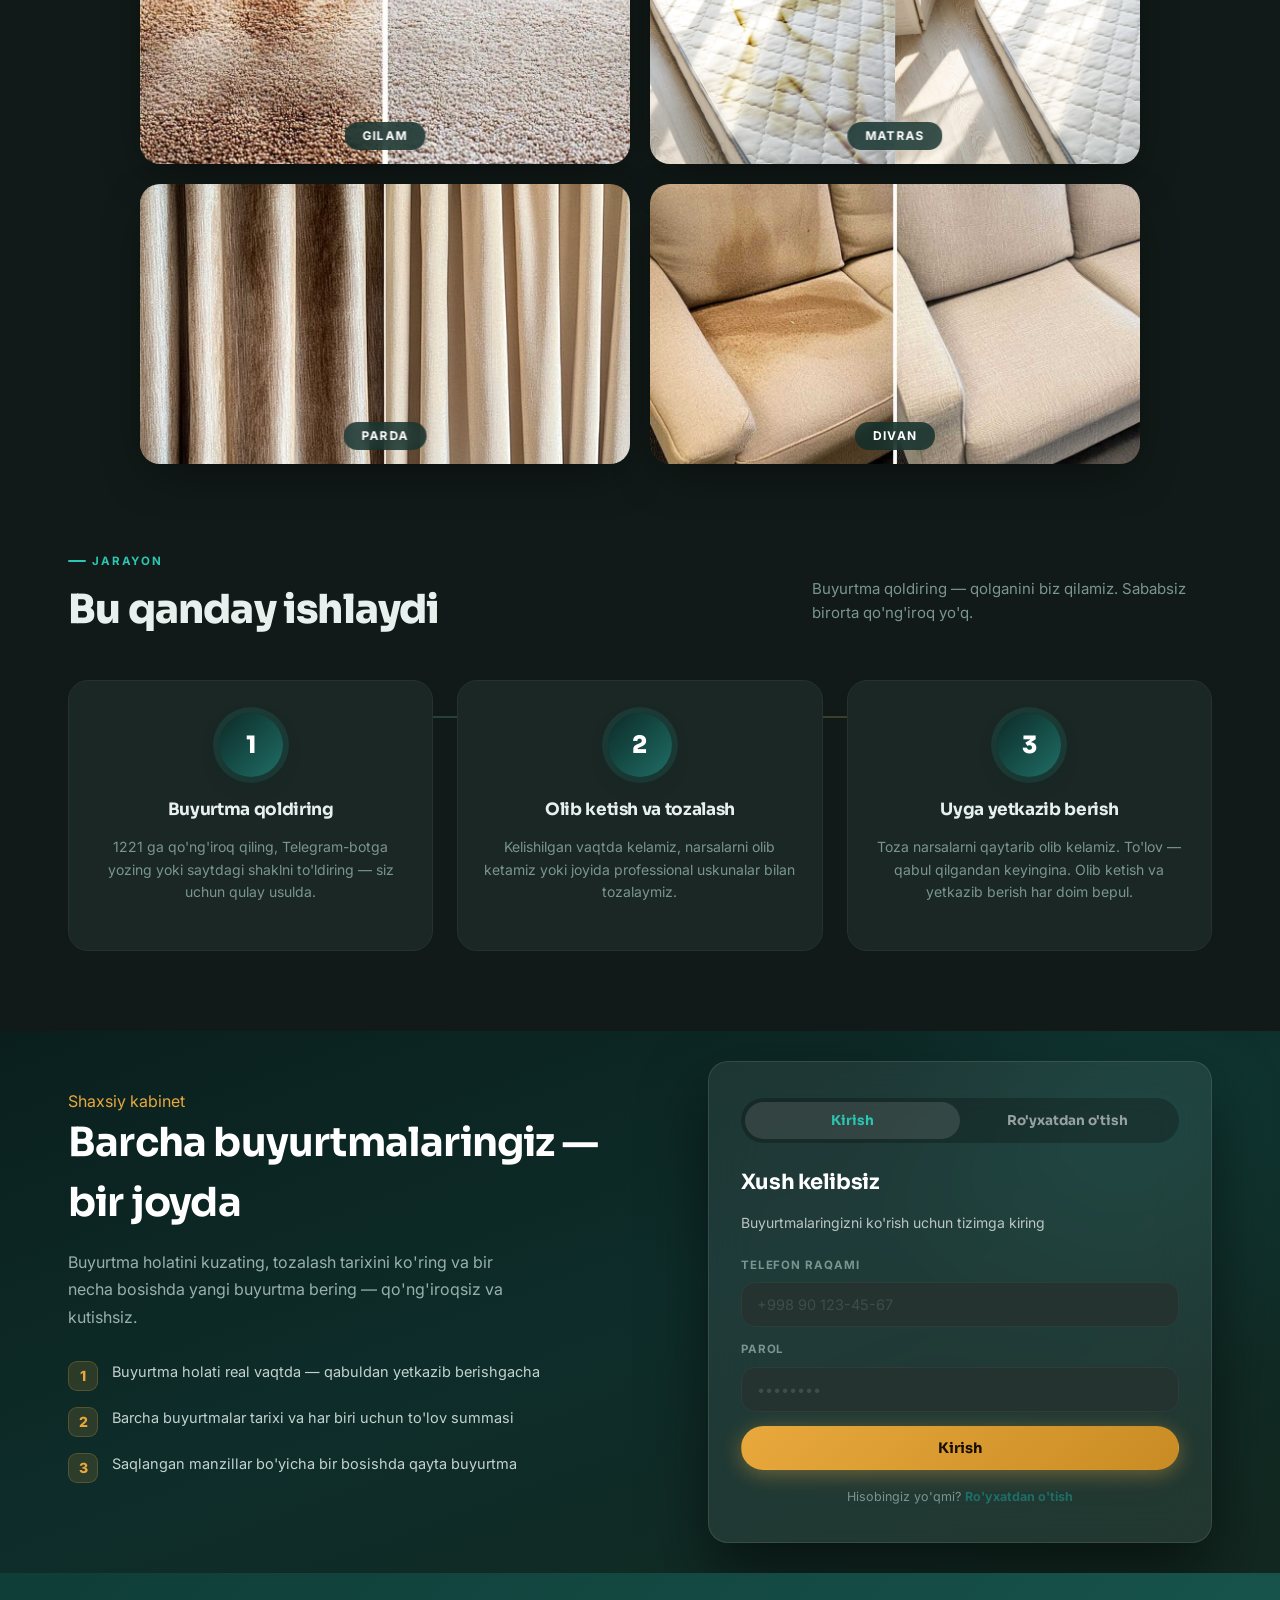
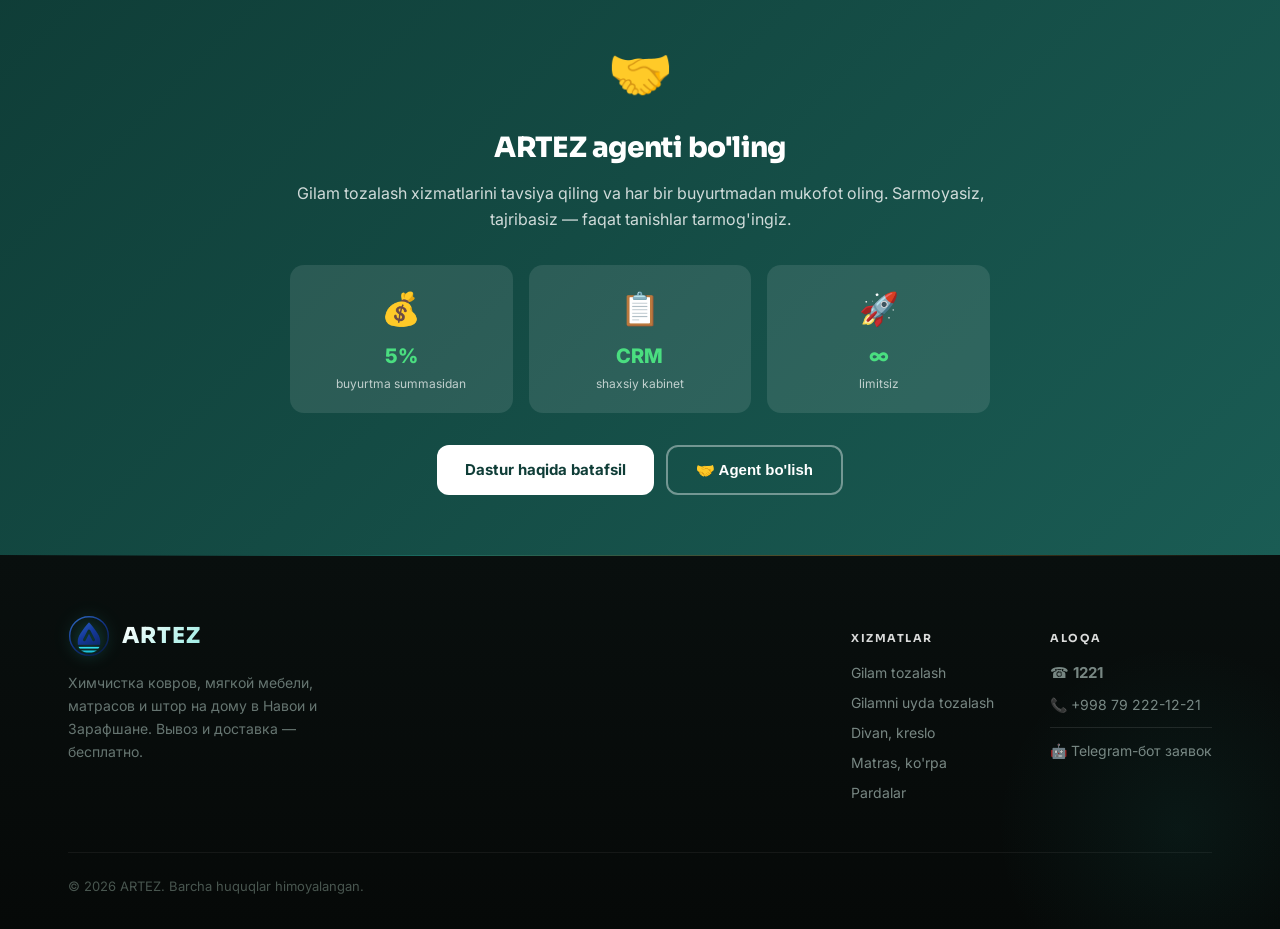
==== commit 44567d76: "feat: pull-to-refresh (кастомный жест) + фикс кнопки ✕ в fullscreen на Android Pull-to-refresh: свай" ====
--- a/index.html
+++ b/index.html
@@ -2848,14 +2848,12 @@
   .site-video-card .svc-frame:fullscreen video{ object-fit:contain; }
   .site-video-card .svc-frame:-webkit-full-screen video{ object-fit:contain; }
   .site-video-card .svc-frame:-moz-full-screen video{ object-fit:contain; }
+  /* display переключается через JS (fullscreenchange) — надёжнее на Android, чем CSS :fullscreen */
   .site-video-card .svc-fs-close{
-    display:none; position:absolute; top:10px; right:10px; z-index:4; width:34px; height:34px;
+    display:none; position:absolute; top:10px; right:10px; z-index:5; width:34px; height:34px;
     border-radius:50%; border:none; background:rgba(0,0,0,.6); color:#fff; font-size:16px;
     cursor:pointer; align-items:center; justify-content:center; backdrop-filter:blur(2px);
   }
-  .site-video-card .svc-frame:fullscreen .svc-fs-close,
-  .site-video-card .svc-frame:-webkit-full-screen .svc-fs-close,
-  .site-video-card .svc-frame:-moz-full-screen .svc-fs-close{ display:flex; }
   .site-video-card .svc-controls{ position:absolute; right:8px; bottom:8px; z-index:2; display:flex; gap:6px; }
   .site-video-card .svc-controls button{
     width:28px; height:28px; border-radius:50%; border:none; background:rgba(0,0,0,.55); color:#fff;
@@ -2895,6 +2893,18 @@
 
   .site-video-card--floating{ position:fixed; left:20px; bottom:20px; width:190px; z-index:900; }
   @media(max-width:640px){ .site-video-card--floating{ width:140px; left:12px; bottom:12px; } }
+
+  /* ── Pull-to-refresh (кастомный индикатор) ── */
+  .ptr-indicator{
+    position:fixed; top:0; left:50%; transform:translate(-50%,-60px);
+    z-index:99999; background:var(--sand-card,#fff); color:var(--ink,#111);
+    border-radius:0 0 14px 14px; padding:9px 16px; font-size:12.5px; font-weight:600;
+    box-shadow:0 6px 20px rgba(0,0,0,.15); display:flex; align-items:center; gap:7px;
+    transition:transform .2s ease; pointer-events:none;
+  }
+  .ptr-indicator.show{ transform:translate(-50%,0); }
+  .ptr-indicator .ptr-spin{ display:inline-block; animation:ptrSpin .7s linear infinite; }
+  @keyframes ptrSpin{ to{ transform:rotate(360deg); } }
 </style>
 </head>
 <body>
@@ -3689,7 +3699,7 @@
   </div>
 </div>
 
-<script src="site-common.js?v=8"></script>
+<script src="site-common.js?v=9"></script>
 
 <!-- ══════════════════════════════
      OVERLAY + CABINET DRAWER
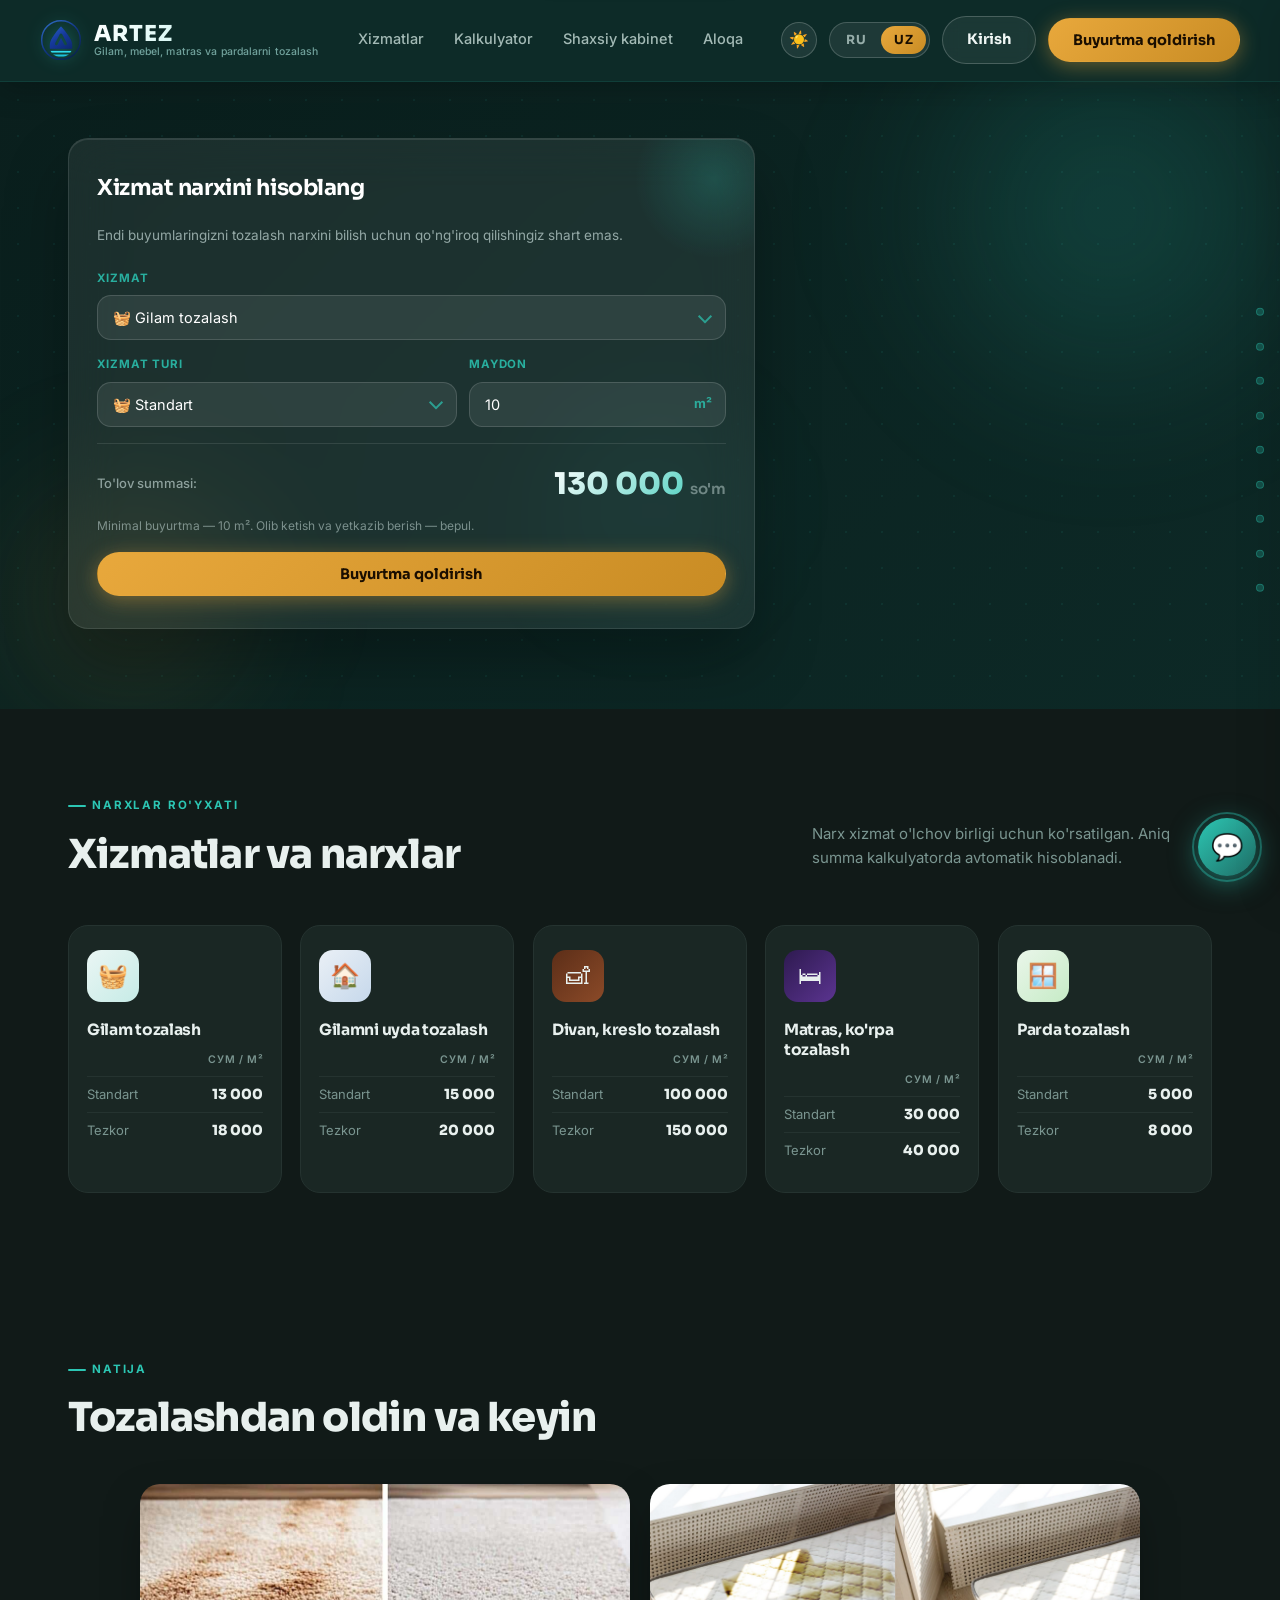
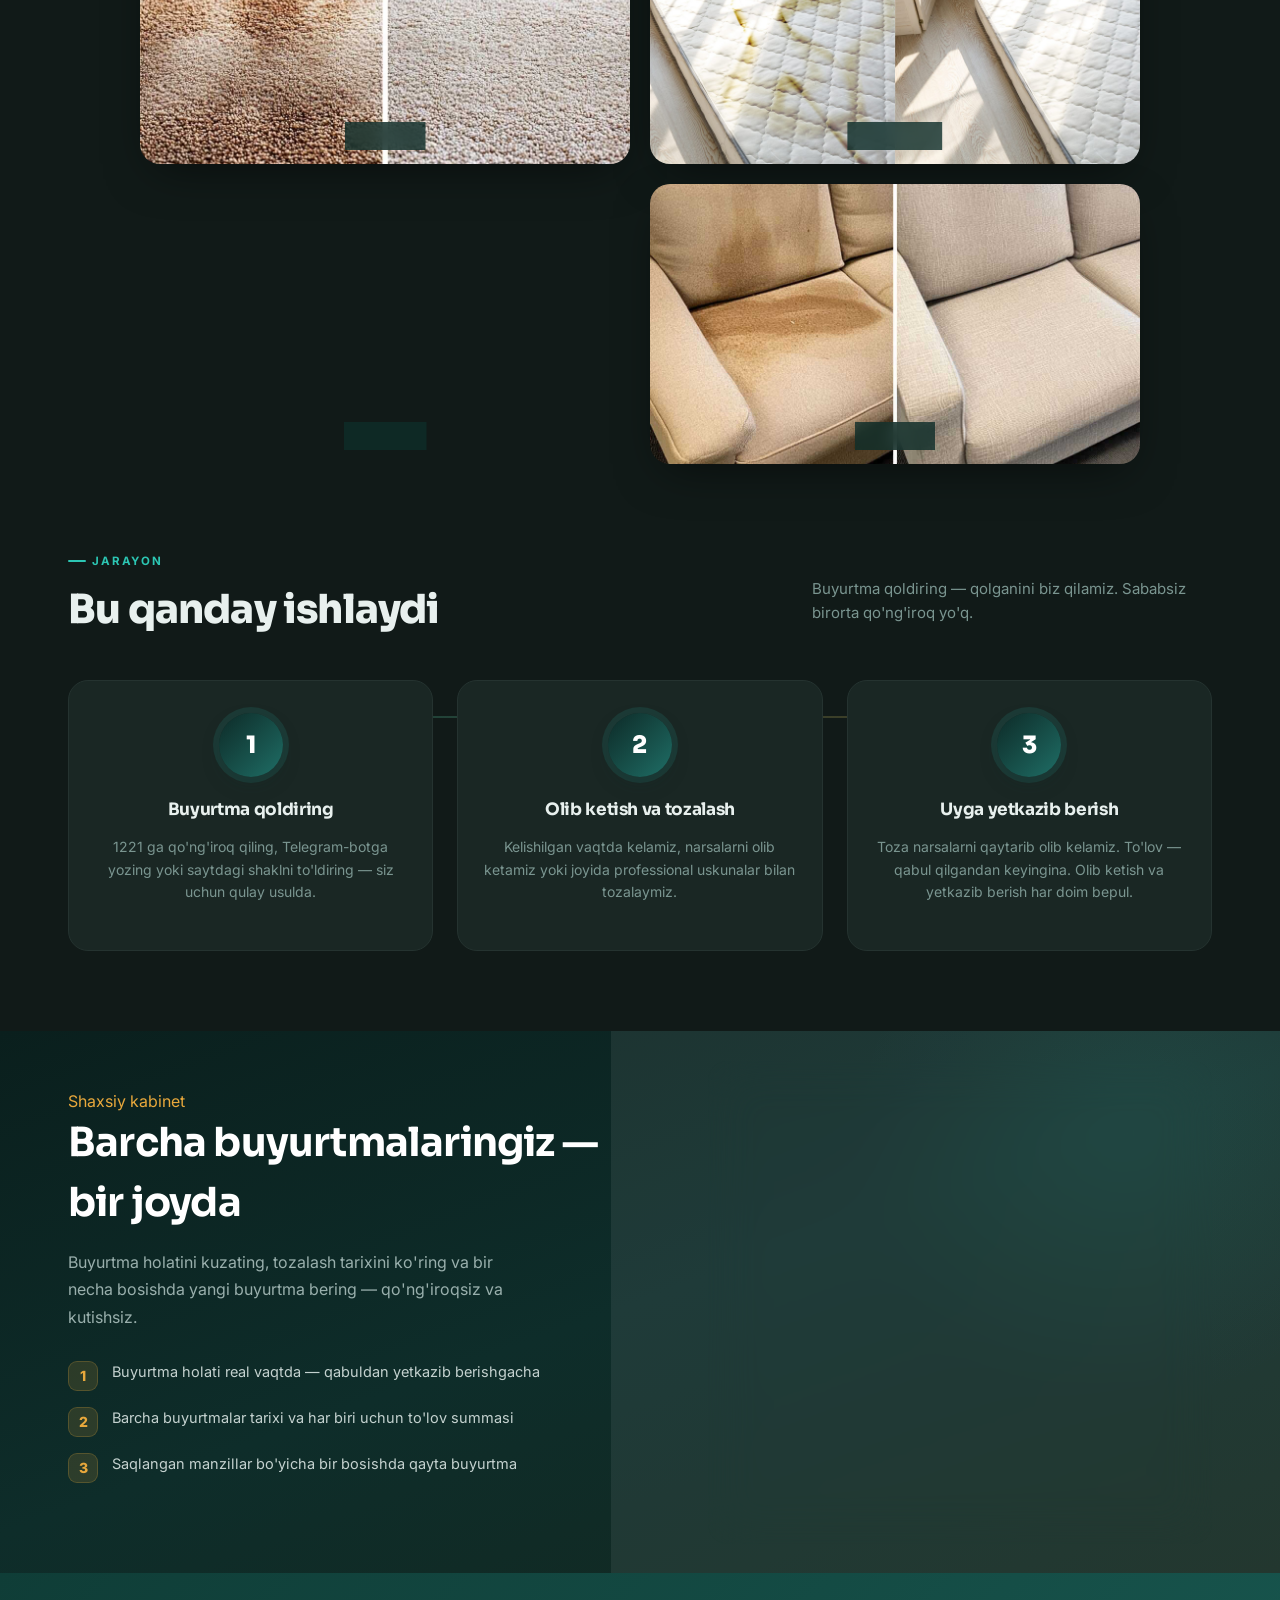
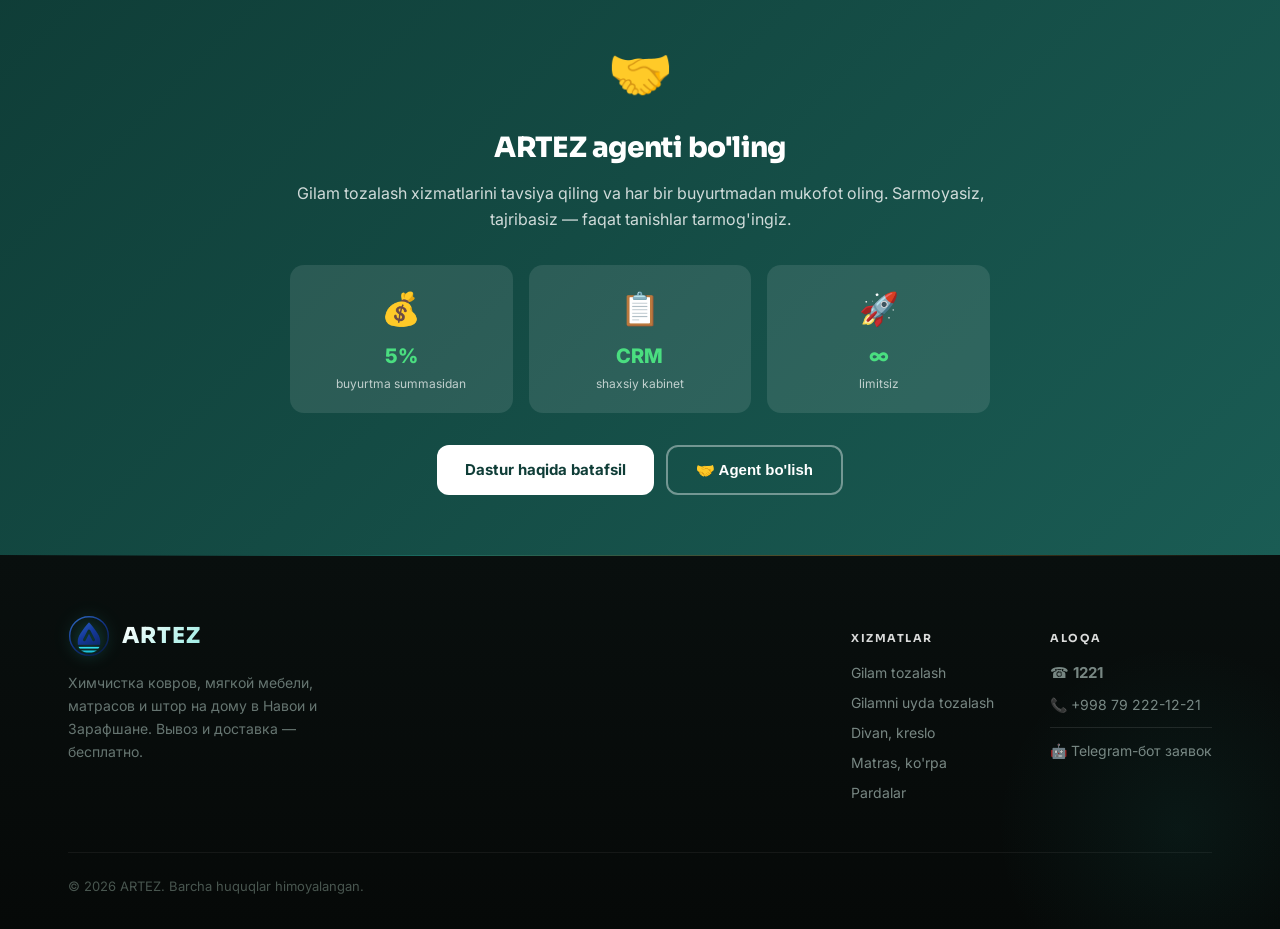
==== commit 98a485da: "fix: вернуть нативные controls в fullscreen видео-карточки (было красиво, стало пусто) Фуллскрин рам" ====
--- a/index.html
+++ b/index.html
@@ -2839,21 +2839,11 @@
   .site-video-card .svc-frame{ position:relative; aspect-ratio:16/9; border-radius:10px; overflow:hidden; background:var(--ink); border:1px solid var(--line); transition:aspect-ratio .25s ease; }
   .site-video-card .svc-frame.vertical{ aspect-ratio:9/16; }
   .site-video-card video{ position:absolute; inset:0; width:100%; height:100%; object-fit:cover; }
-  /* На Android/десктопе в fullscreen уходит вся .svc-frame (не голый video) — так наша
-     кнопка ✕ остаётся видна поверх видео. На iOS свой нативный плеер (webkitEnterFullscreen),
-     эти правила там не применяются. */
-  .site-video-card .svc-frame:fullscreen{ aspect-ratio:auto; background:#000; }
-  .site-video-card .svc-frame:-webkit-full-screen{ aspect-ratio:auto; background:#000; }
-  .site-video-card .svc-frame:-moz-full-screen{ aspect-ratio:auto; background:#000; }
-  .site-video-card .svc-frame:fullscreen video{ object-fit:contain; }
-  .site-video-card .svc-frame:-webkit-full-screen video{ object-fit:contain; }
-  .site-video-card .svc-frame:-moz-full-screen video{ object-fit:contain; }
-  /* display переключается через JS (fullscreenchange) — надёжнее на Android, чем CSS :fullscreen */
-  .site-video-card .svc-fs-close{
-    display:none; position:absolute; top:10px; right:10px; z-index:5; width:34px; height:34px;
-    border-radius:50%; border:none; background:rgba(0,0,0,.6); color:#fff; font-size:16px;
-    cursor:pointer; align-items:center; justify-content:center; backdrop-filter:blur(2px);
-  }
+  /* Fullscreen — сам <video> + нативные controls (включаются в JS перед вызовом
+     requestFullscreen) — даёт прогресс-бар/play-pause/громкость/закрытие из коробки. */
+  .site-video-card video:fullscreen{ object-fit:contain; background:#000; }
+  .site-video-card video:-webkit-full-screen{ object-fit:contain; background:#000; }
+  .site-video-card video:-moz-full-screen{ object-fit:contain; background:#000; }
   .site-video-card .svc-controls{ position:absolute; right:8px; bottom:8px; z-index:2; display:flex; gap:6px; }
   .site-video-card .svc-controls button{
     width:28px; height:28px; border-radius:50%; border:none; background:rgba(0,0,0,.55); color:#fff;
